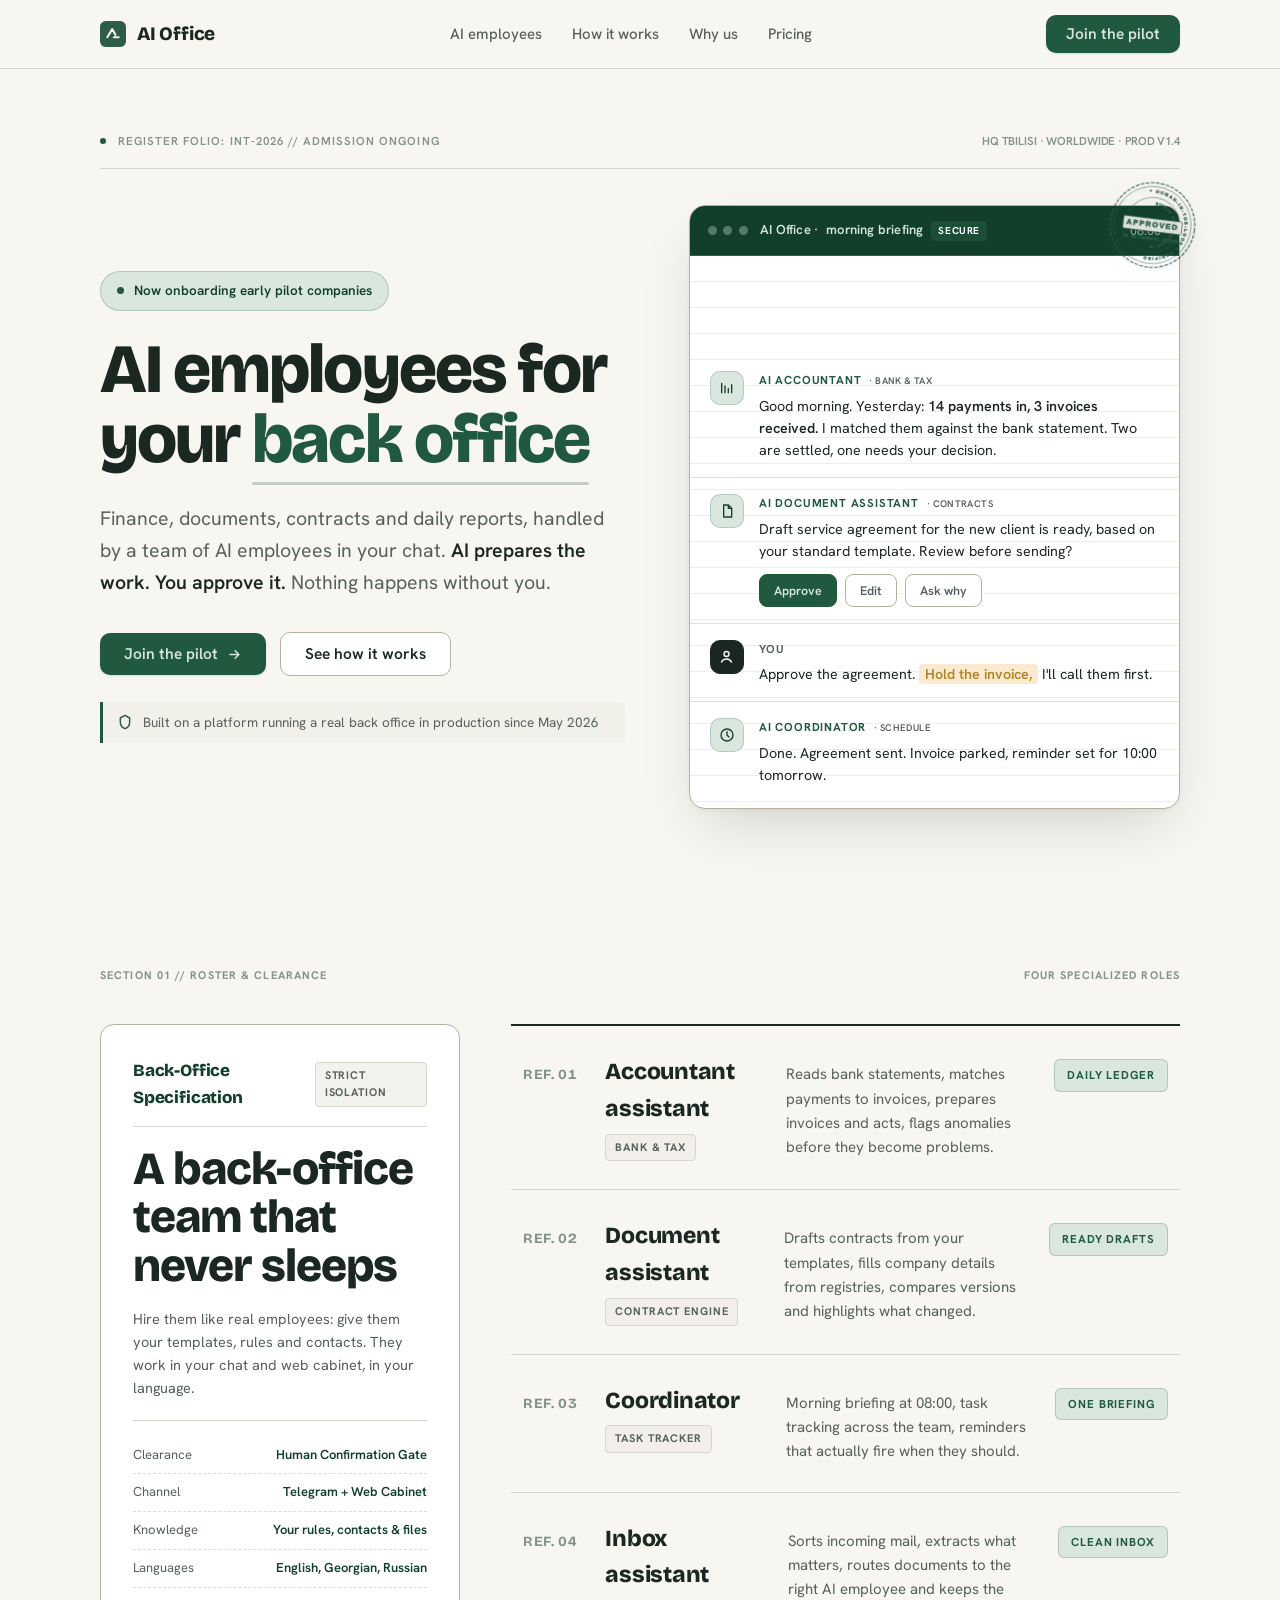
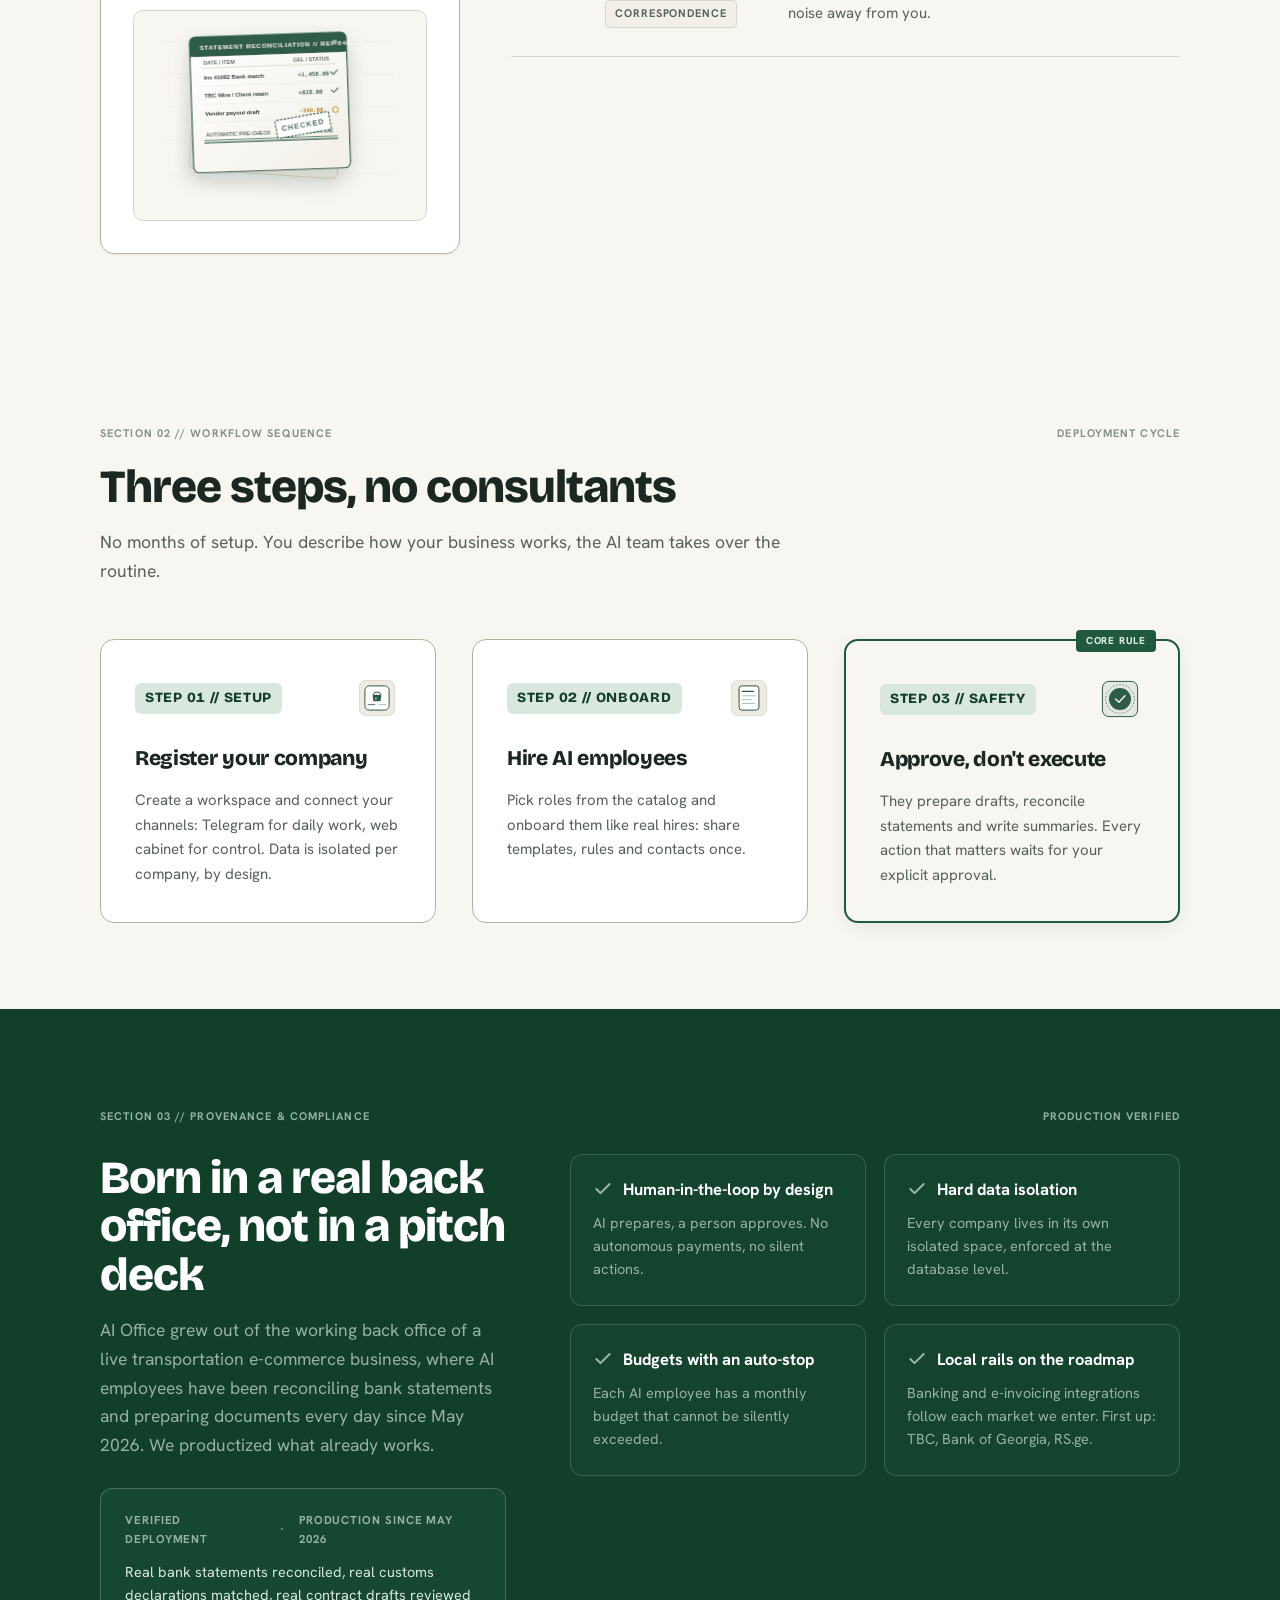
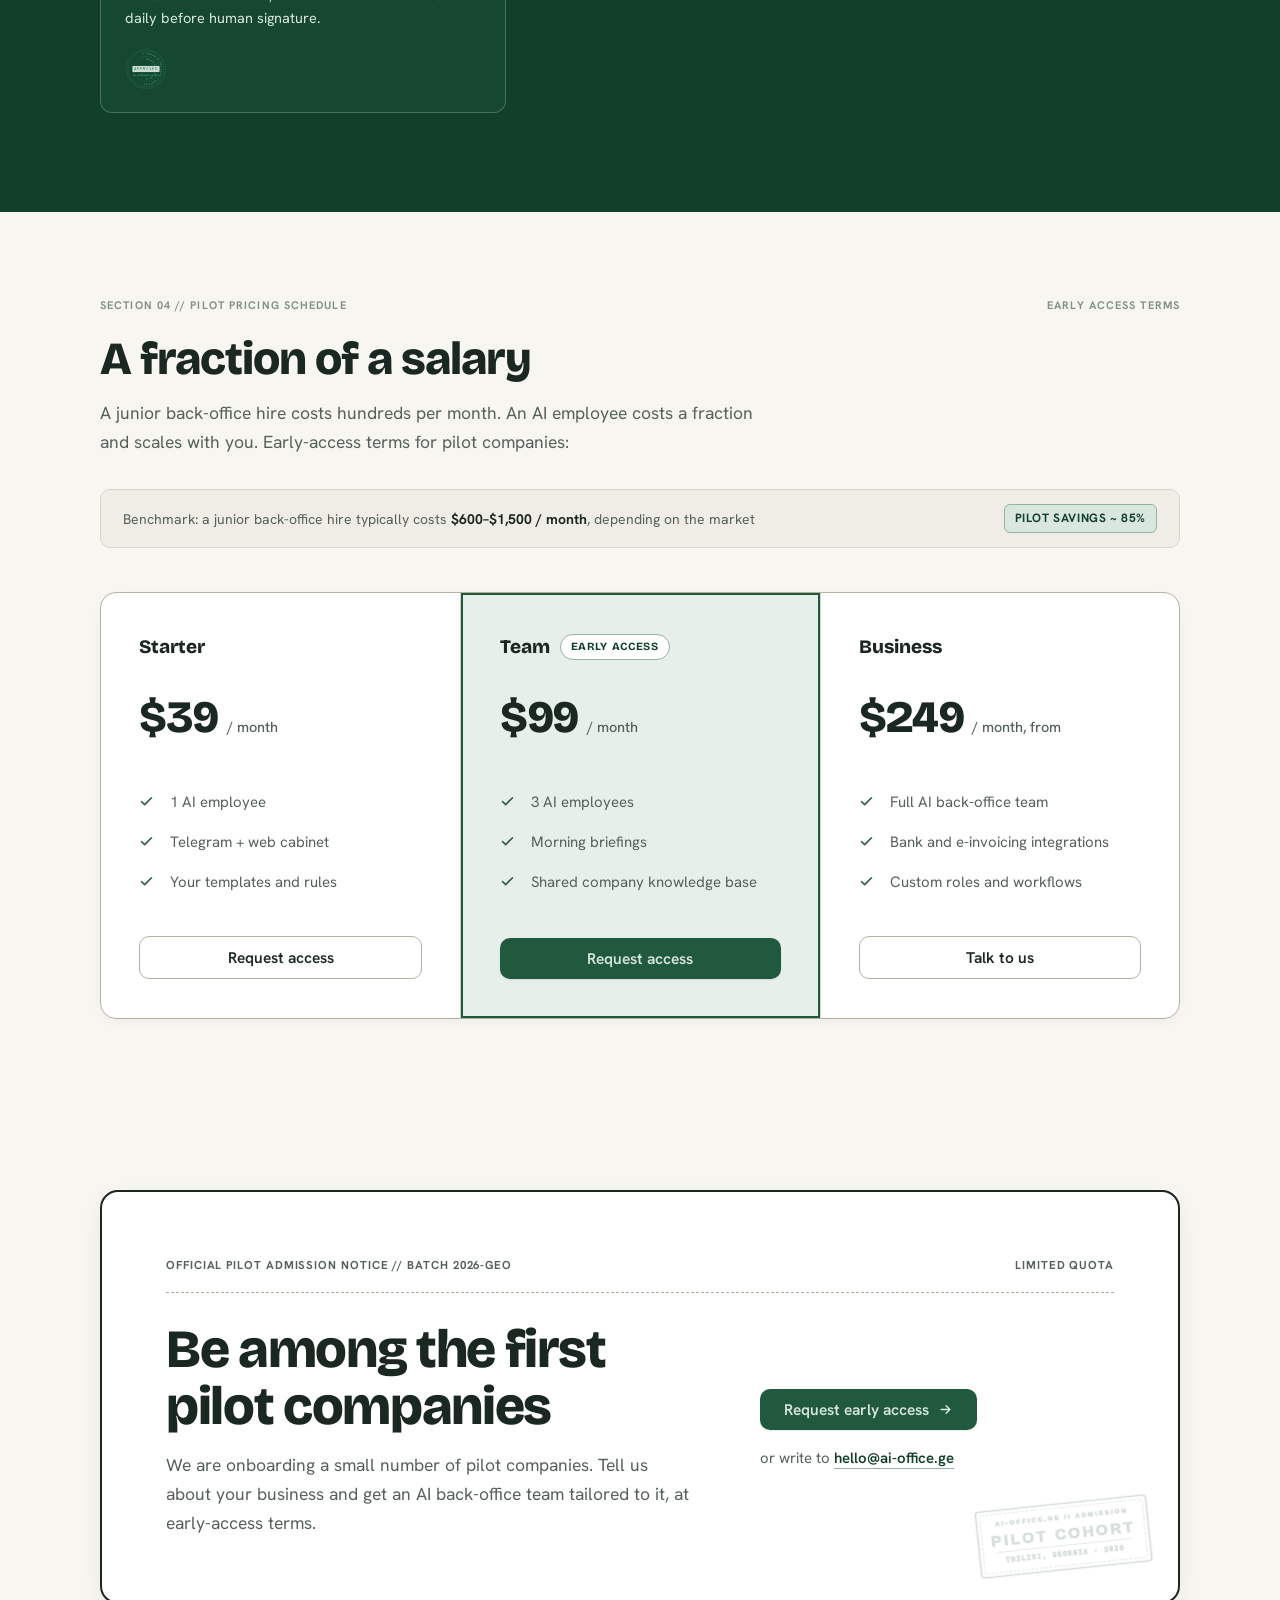
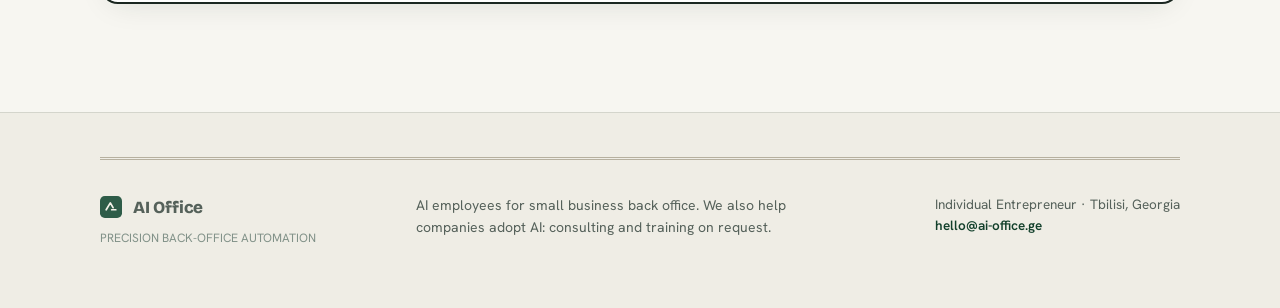
==== index.html @ 0e1e7d65 "Positioning: international project, Georgia only as first market and HQ Co-Authored-By: Claude Fable" ====
<!doctype html>
<html lang="en">
<head>
<meta charset="utf-8">
<meta name="viewport" content="width=device-width, initial-scale=1">
<title>AI Office — AI employees for your back office</title>
<meta name="description" content="A team of AI employees for small business back office: finance, documents, contracts. AI prepares the work, you approve it. Now onboarding early pilot companies.">
<meta property="og:title" content="AI Office">
<meta property="og:description" content="AI employees for your back office. AI prepares the work, you approve it.">
<meta property="og:url" content="https://ai-office.ge/">
<link rel="icon" href="data:image/svg+xml,%3Csvg xmlns='http://www.w3.org/2000/svg' viewBox='0 0 64 64'%3E%3Crect width='64' height='64' rx='14' fill='%232e5c48'/%3E%3Cpath d='M18 40 L30 20 L38 34 M34 40 L46 40' stroke='%23f4f2ea' stroke-width='5' stroke-linecap='round' stroke-linejoin='round' fill='none'/%3E%3C/svg%3E">
<link rel="preconnect" href="https://fonts.googleapis.com">
<link rel="preconnect" href="https://fonts.gstatic.com" crossorigin>
<link href="https://fonts.googleapis.com/css2?family=Bricolage+Grotesque:opsz,wght@12..96,600;12..96,700;12..96,800&family=Hanken+Grotesk:wght@400;500;600;700&display=swap" rel="stylesheet">
<style>
  :root{
    --paper:#f6f4ee;   --paper:oklch(97.2% 0.007 95);
    --paper2:#eeebe2;  --paper2:oklch(94.6% 0.011 95);
    --paper3:#e4dfd2;
    --ink:#22302a;     --ink:oklch(26% 0.021 160);
    --ink2:#5b6a62;    --ink2:oklch(48% 0.018 160);
    --ink3:#829289;
    --line:#d9d5c9;    --line:oklch(87% 0.012 110);
    --line-strong:#b6b09f;
    --green:#2e5c48;   --green:oklch(42% 0.075 160);
    --green-deep:#1f4234; --green-deep:oklch(33% 0.062 160);
    --green-ink:#dbe8df;  --green-ink:oklch(91% 0.02 160);
    --green-dim:#9db8a9;  --green-dim:oklch(74% 0.04 160);
    --tint:#e3e9e2;    --tint:oklch(91.5% 0.017 160);
    --amber:#b98524;   --amber:oklch(64% 0.12 80);
    --amber-soft:#faebd0;
    --d:"Bricolage Grotesque",Georgia,serif;
    --b:"Hanken Grotesk",-apple-system,"Segoe UI",sans-serif;
  }
  *{margin:0;padding:0;box-sizing:border-box}
  html{scroll-behavior:smooth}
  body{
    background:var(--paper);
    background-image:radial-gradient(var(--line) 0.65px, transparent 0.65px);
    background-size:28px 28px;
    color:var(--ink);
    font:16.5px/1.6 var(--b);
    -webkit-font-smoothing:antialiased;
    font-feature-settings:"tnum";
    overflow-x:hidden;
  }
  a{color:inherit;text-decoration:none}
  .wrap{max-width:1160px;margin:0 auto;padding:0 clamp(20px,4vw,40px)}
  ::selection{background:var(--green);color:var(--green-ink)}

  /* Utility & Ledger Accents */
  .mono{font-variant-numeric:tabular-nums;letter-spacing:-0.01em}
  .ledger-rule{border-top:1px solid var(--line);border-bottom:1px solid var(--line);height:3px;margin:28px 0}
  .ledger-tag{
    display:inline-flex;align-items:center;gap:6px;
    font-size:11px;font-weight:700;letter-spacing:.08em;
    text-transform:uppercase;color:var(--ink2);
    border:1px solid var(--line);padding:4px 9px;border-radius:4px;
    background:color-mix(in oklab,var(--paper2) 70%,transparent);
  }
  .ledger-double-line{
    border-top:1px solid var(--ink);
    border-bottom:2px solid var(--ink);
    padding:2px 0;
  }

  /* ---------- nav ---------- */
  nav{position:sticky;top:0;z-index:50;background:color-mix(in oklab,var(--paper) 92%,transparent);backdrop-filter:blur(12px);border-bottom:1px solid var(--line)}
  .nav-in{display:flex;align-items:center;justify-content:space-between;height:68px}
  .logo{display:flex;align-items:center;gap:11px;font-family:var(--d);font-weight:800;font-size:19px;letter-spacing:-.2px}
  .logo svg{display:block}
  .nav-center{display:flex;align-items:center;gap:32px}
  .nav-links{display:flex;gap:30px;font-size:15px;font-weight:500;color:var(--ink2)}
  .nav-links a{position:relative;padding:4px 0;transition:color .18s}
  .nav-links a:hover{color:var(--ink)}
  .nav-links a::after{
    content:"";position:absolute;bottom:0;left:0;width:0;height:1.5px;
    background:var(--green);transition:width .2s ease;
  }
  .nav-links a:hover::after{width:100%}

  .btn{
    display:inline-flex;align-items:center;justify-content:center;gap:9px;
    padding:13px 24px;border-radius:10px;font-weight:600;font-size:15.5px;
    line-height:1;cursor:pointer;
    transition:transform .18s cubic-bezier(.22,1,.36,1),background .18s,border-color .18s,box-shadow .18s;
  }
  .btn svg{transition:transform .18s cubic-bezier(.22,1,.36,1)}
  .btn-green{background:var(--green);color:var(--green-ink);box-shadow:0 1px 2px rgba(31,66,52,.12)}
  .btn-green:hover{background:var(--green-deep);transform:translateY(-1px);box-shadow:0 6px 14px -3px rgba(31,66,52,.22)}
  .btn-green:hover svg{transform:translateX(3px)}
  .btn-quiet{border:1px solid var(--line-strong);color:var(--ink);background:#ffffff}
  .btn-quiet:hover{border-color:var(--ink);background:var(--paper);transform:translateY(-1px)}
  nav .btn{padding:11px 20px}
  @media(max-width:820px){.nav-links{display:none}}

  /* ---------- hero ---------- */
  .hero{padding:clamp(44px,7vh,84px) 0 clamp(54px,8vh,92px);position:relative}
  .hero-folio-bar{
    display:flex;align-items:center;justify-content:space-between;
    padding-bottom:18px;margin-bottom:clamp(30px,4vh,48px);
    border-bottom:1px solid var(--line);
    font-size:11.5px;font-weight:600;letter-spacing:.09em;
    text-transform:uppercase;color:var(--ink3);
  }
  .hero-folio-bar span:first-child{display:flex;align-items:center;gap:12px}
  .hero-folio-bar .dot{width:6px;height:6px;border-radius:50%;background:var(--green)}
  
  .hero-grid{display:grid;grid-template-columns:minmax(0,6.2fr) minmax(0,5.8fr);gap:clamp(36px,5vw,72px);align-items:center}
  @media(max-width:940px){.hero-grid{grid-template-columns:1fr;gap:48px}}
  
  .pill{
    display:inline-flex;align-items:center;gap:10px;font-size:13.5px;
    font-weight:600;color:var(--green-deep);background:var(--tint);
    border:1px solid color-mix(in oklab,var(--green) 22%,transparent);
    border-radius:999px;padding:8px 16px;margin-bottom:24px;
  }
  .pill i{width:7px;height:7px;border-radius:50%;background:var(--green);animation:pulse 2.4s ease-out infinite}
  @keyframes pulse{0%{box-shadow:0 0 0 0 color-mix(in oklab,var(--green) 45%,transparent)}70%{box-shadow:0 0 0 9px transparent}100%{box-shadow:0 0 0 0 transparent}}
  
  h1{font-family:var(--d);font-weight:800;font-size:clamp(40px,5.4vw,70px);line-height:1.02;letter-spacing:-.028em}
  h1 em{font-style:normal;color:var(--green);position:relative}
  h1 em::after{
    content:"";position:absolute;left:0;bottom:-4px;width:100%;height:3px;
    background:currentColor;opacity:.25;border-radius:2px;
  }
  .lead{color:var(--ink2);font-size:clamp(17px,1.55vw,19.5px);line-height:1.65;margin:26px 0 34px;max-width:31em}
  .lead b{color:var(--ink);font-weight:600}
  .hero-cta{display:flex;gap:14px;flex-wrap:wrap;align-items:center}
  
  .hero-note{
    margin-top:26px;font-size:13.5px;color:var(--ink2);
    display:flex;align-items:flex-start;gap:10px;
    background:color-mix(in oklab,var(--paper2) 65%,transparent);
    border-left:3px solid var(--green);
    padding:10px 14px;border-radius:0 6px 6px 0;
  }
  .hero-note svg{flex:none;margin-top:2px}

  /* staggered entrance animation */
  @media (prefers-reduced-motion:no-preference){
    .rise{opacity:0;transform:translateY(18px);animation:rise .9s cubic-bezier(.16,1,.3,1) forwards}
    .rise.d1{animation-delay:.08s}.rise.d2{animation-delay:.16s}.rise.d3{animation-delay:.26s}.rise.d4{animation-delay:.38s}
    @keyframes rise{to{opacity:1;transform:none}}
  }

  /* ---------- product window (Hero Terminal) ---------- */
  .hero-win-wrap{position:relative}
  .stamp-float{
    position:absolute;top:-26px;right:-18px;z-index:10;
    pointer-events:none;transform:rotate(7deg);
    filter:drop-shadow(0 4px 10px rgba(46,92,72,.15));
    transition:transform .4s ease;
  }
  .hero-win-wrap:hover .stamp-float{transform:rotate(5deg) scale(1.03)}
  
  .win{
    background:#ffffff;
    border:1px solid var(--line-strong);
    border-radius:16px;
    box-shadow:0 2px 4px rgba(30,40,35,.04), 0 24px 56px -16px rgba(30,40,35,.18);
    overflow:hidden;position:relative;
  }
  .win-bar{
    display:flex;align-items:center;gap:12px;padding:14px 18px;
    background:var(--green-deep);color:var(--green-ink);
    border-bottom:1px solid color-mix(in oklab,var(--green-ink) 18%,transparent);
  }
  .win-bar .dots{display:flex;gap:6.5px}
  .win-bar .dots i{width:9px;height:9px;border-radius:50%;background:color-mix(in oklab,var(--green-ink) 35%,transparent)}
  .win-bar span.t{font-size:13px;font-weight:600;letter-spacing:.2px;display:flex;align-items:center;gap:8px}
  .win-bar .verified-tag{
    font-size:10px;font-weight:700;letter-spacing:.06em;
    background:color-mix(in oklab,var(--green) 60%,transparent);
    padding:2px 7px;border-radius:4px;color:#ffffff;
  }
  .win-bar time{margin-left:auto;font-size:12.5px;color:var(--green-dim);font-variant-numeric:tabular-nums}
  
  .feed{padding:6px 0;background-image:linear-gradient(to bottom, transparent 96%, color-mix(in oklab,var(--line) 40%,transparent) 96%);background-size:100% 26px}
  .entry{display:grid;grid-template-columns:36px 1fr;gap:13px;padding:16px 20px;transition:background .2s ease}
  .entry + .entry{border-top:1px solid color-mix(in oklab,var(--line) 70%,transparent)}
  .entry:hover{background:color-mix(in oklab,var(--paper) 40%,transparent)}
  
  .ava{
    width:34px;height:34px;border-radius:10px;
    display:grid;place-items:center;
    background:var(--tint);color:var(--green-deep);
    border:1px solid color-mix(in oklab,var(--green) 20%,transparent);
  }
  .ava.you{background:var(--ink);color:var(--paper);border-color:var(--ink)}
  .entry .who{
    font-size:11.5px;font-weight:700;letter-spacing:.07em;
    text-transform:uppercase;color:var(--green);margin-bottom:5px;
    display:flex;align-items:center;gap:8px;
  }
  .entry .who .role-badge{font-size:9.5px;font-weight:600;color:var(--ink2);letter-spacing:0.04em}
  .entry.you .who{color:var(--ink2)}
  .entry p{font-size:14.3px;line-height:1.55;color:var(--ink)}
  .entry p b{font-weight:600}
  
  .chips{display:flex;gap:8px;margin-top:12px}
  .chip{
    font-family:var(--b);font-size:12.5px;font-weight:600;
    padding:7px 14px;border-radius:8px;
    border:1px solid var(--line-strong);color:var(--ink2);
    background:#ffffff;cursor:pointer;
    transition:all .18s ease;
  }
  .chip:hover{border-color:var(--ink);color:var(--ink);background:var(--paper)}
  .chip.ok{background:var(--green);border-color:var(--green);color:var(--green-ink)}
  .chip.ok:hover{background:var(--green-deep);border-color:var(--green-deep);color:#ffffff}
  .chip-status-msg{
    display:none;margin-top:10px;font-size:12px;font-weight:600;
    color:var(--green-deep);background:var(--tint);
    padding:6px 12px;border-radius:6px;border-left:3px solid var(--green);
  }
  .tag-hold{color:var(--amber);font-weight:600;background:var(--amber-soft);padding:1px 6px;border-radius:4px}

  /* ---------- section scaffolding ---------- */
  section{padding:clamp(68px,9.5vh,110px) 0;position:relative}
  .sec-top-line{
    display:flex;align-items:center;justify-content:space-between;
    font-size:11px;font-weight:700;letter-spacing:.1em;
    text-transform:uppercase;color:var(--ink3);
    margin-bottom:20px;
  }
  .sec-head{max-width:680px}
  h2{font-family:var(--d);font-weight:800;font-size:clamp(30px,3.6vw,46px);line-height:1.06;letter-spacing:-.022em}
  .sub{color:var(--ink2);font-size:17.5px;margin-top:16px;line-height:1.65}

  /* ================================================================
     SECTION 1: AI EMPLOYEES (#team) - ASYMMETRIC SPLIT DOSSIER
     ================================================================ */
  .team-split{
    display:grid;grid-template-columns:minmax(0,4.2fr) minmax(0,7.8fr);
    gap:clamp(32px,4vw,64px);align-items:start;margin-top:40px;
  }
  @media(max-width:920px){.team-split{grid-template-columns:1fr}}

  .team-manifest{
    position:sticky;top:100px;
    background:#ffffff;border:1px solid var(--line-strong);
    border-radius:14px;padding:clamp(24px,3vw,32px);
    box-shadow:0 1px 3px rgba(30,40,35,.05);
  }
  .team-manifest .card-header{
    border-bottom:1px solid var(--line);padding-bottom:14px;margin-bottom:18px;
    display:flex;justify-content:space-between;align-items:center;
  }
  .team-manifest h4{
    font-family:var(--d);font-weight:800;font-size:17px;letter-spacing:-.01em;
    color:var(--green-deep);
  }
  .team-manifest p{font-size:14.5px;line-height:1.6;color:var(--ink2);margin-bottom:20px}
  .manifest-specs{list-style:none;margin-top:16px;border-top:1px solid var(--line);padding-top:16px}
  .manifest-specs li{
    display:flex;align-items:center;justify-content:space-between;
    font-size:13px;padding:8px 0;border-bottom:1px dashed color-mix(in oklab,var(--line) 80%,transparent);
  }
  .manifest-specs li span.k{color:var(--ink2)}
  .manifest-specs li span.v{font-weight:600;color:var(--green-deep)}
  .doc-preview-box{
    margin-top:22px;background:var(--paper);border:1px solid var(--line);
    border-radius:10px;padding:14px;text-align:center;
  }
  .doc-preview-box img{max-width:100%;height:auto;display:block;margin:0 auto}

  /* Ledger rows container */
  .ledger{border-top:2px solid var(--ink)}
  .row{
    display:grid;grid-template-columns:54px 1.4fr 2.2fr auto;
    gap:clamp(14px,2.2vw,28px);align-items:baseline;
    padding:28px 12px;border-bottom:1px solid var(--line);
    transition:background .18s ease,border-color .18s ease;
    position:relative;
  }
  .row::before{
    content:"";position:absolute;left:0;top:0;bottom:0;width:3px;
    background:transparent;transition:background .18s ease;
  }
  .row:hover{background:color-mix(in oklab,var(--tint) 45%,transparent)}
  .row:hover::before{background:var(--green)}
  .row .n{font-family:var(--d);font-weight:700;font-size:14px;color:var(--ink3);letter-spacing:0.04em}
  .row h3{font-family:var(--d);font-weight:800;font-size:clamp(19px,2vw,23px);letter-spacing:-.01em;color:var(--ink)}
  .row p{color:var(--ink2);font-size:15px;line-height:1.62;max-width:44em}
  .row .out{
    font-size:11.5px;font-weight:700;letter-spacing:.08em;
    text-transform:uppercase;color:var(--green);
    background:var(--tint);padding:6px 12px;border-radius:6px;
    white-space:nowrap;border:1px solid color-mix(in oklab,var(--green) 22%,transparent);
  }
  @media(max-width:760px){
    .row{grid-template-columns:44px 1fr;gap:12px;padding:22px 6px}
    .row h3{grid-column:2}
    .row p{grid-column:2}
    .row .out{grid-column:2;justify-self:start;margin-top:6px}
  }

  /* ================================================================
     SECTION 2: HOW IT WORKS (#how) - SEQUENTIAL WORKFLOW CONVEYOR
     ================================================================ */
  .workflow-grid{
    display:grid;grid-template-columns:repeat(3,1fr);
    gap:clamp(20px,3vw,36px);margin-top:54px;
    counter-reset:step;position:relative;
  }
  @media(max-width:880px){.workflow-grid{grid-template-columns:1fr;gap:24px}}

  .workflow-card{
    background:#ffffff;border:1px solid var(--line-strong);
    border-radius:14px;padding:clamp(24px,3vw,34px);
    display:flex;flex-direction:column;position:relative;
    transition:transform .2s ease,box-shadow .2s ease;
  }
  .workflow-card:hover{transform:translateY(-2px);box-shadow:0 8px 24px -8px rgba(30,40,35,.1)}
  
  .workflow-card .step-top{
    display:flex;align-items:center;justify-content:space-between;
    margin-bottom:20px;
  }
  .workflow-card .step-num{
    font-family:var(--d);font-weight:800;font-size:14px;
    color:var(--green-deep);background:var(--tint);
    padding:4px 10px;border-radius:6px;letter-spacing:.05em;
  }
  .workflow-card .step-icon{width:48px;height:48px;display:flex;align-items:center;justify-content:center}
  .workflow-card h3{
    font-family:var(--d);font-weight:800;font-size:21px;
    margin-bottom:12px;letter-spacing:-.015em;
  }
  .workflow-card p{color:var(--ink2);font-size:15px;line-height:1.64;flex:1}
  
  /* Step 3 Highlighted: The Anchor of Human Trust */
  .workflow-card.step-anchor{
    background:var(--paper);border:2px solid var(--green);
    box-shadow:0 4px 18px -4px rgba(46,92,72,.15);
  }
  .workflow-card.step-anchor::after{
    content:"CORE RULE";position:absolute;top:-11px;right:22px;
    font-size:10px;font-weight:800;letter-spacing:.08em;
    background:var(--green);color:var(--green-ink);
    padding:3px 10px;border-radius:4px;
  }

  /* ================================================================
     SECTION 3: WHY US (#why) - GREEN DRENCH / COMPLIANCE DOSSIER
     ================================================================ */
  .drench{
    background:var(--green-deep);color:var(--green-ink);
    padding:clamp(74px,11vh,120px) 0;position:relative;
  }
  .drench-grid{
    display:grid;grid-template-columns:minmax(0,4.8fr) minmax(0,7.2fr);
    gap:clamp(36px,5vw,76px);align-items:start;
  }
  @media(max-width:920px){.drench-grid{grid-template-columns:1fr;gap:40px}}

  .drench h2{color:#ffffff}
  .drench .sub{color:var(--green-dim);font-size:17.5px}
  
  .provenance-card{
    background:color-mix(in oklab,var(--green) 35%,transparent);
    border:1px solid color-mix(in oklab,var(--green-ink) 25%,transparent);
    border-radius:12px;padding:22px 24px;margin-top:28px;
    position:relative;
  }
  .provenance-meta{
    display:flex;align-items:center;gap:14px;margin-bottom:12px;
    font-size:11.5px;font-weight:700;letter-spacing:.08em;
    text-transform:uppercase;color:var(--green-dim);
  }
  .provenance-card p{font-size:14.5px;line-height:1.6;color:var(--green-ink)}
  .provenance-stamp{margin-top:18px;display:flex;align-items:center;gap:10px}
  .provenance-stamp img{max-height:42px;width:auto;opacity:.9}

  /* 2x2 Bento compliance facts */
  .compliance-grid{
    display:grid;grid-template-columns:1fr 1fr;
    gap:18px;
  }
  @media(max-width:680px){.compliance-grid{grid-template-columns:1fr}}

  .fact-tile{
    background:color-mix(in oklab,var(--green) 22%,transparent);
    border:1px solid color-mix(in oklab,var(--green-ink) 18%,transparent);
    border-radius:12px;padding:24px 22px;
    display:flex;flex-direction:column;gap:12px;
    transition:background .2s ease,border-color .2s ease;
  }
  .fact-tile:hover{
    background:color-mix(in oklab,var(--green) 36%,transparent);
    border-color:color-mix(in oklab,var(--green-ink) 34%,transparent);
  }
  .fact-tile-head{display:flex;align-items:center;gap:10px}
  .fact-tile-head svg{flex:none}
  .fact-tile b{font-weight:700;font-size:16.5px;color:#ffffff;line-height:1.3}
  .fact-tile p{font-size:14.5px;line-height:1.58;color:var(--green-dim)}

  /* ================================================================
     SECTION 4: PRICING (#pricing) - SALARY BENCHMARK & LEDGER TIERS
     ================================================================ */
  .pricing-benchmark-bar{
    display:flex;align-items:center;justify-content:space-between;flex-wrap:wrap;
    gap:14px;background:var(--paper2);border:1px solid var(--line);
    border-radius:10px;padding:14px 22px;margin:32px 0 44px;
    font-size:14px;color:var(--ink2);
  }
  .pricing-benchmark-bar strong{color:var(--ink);font-weight:700}
  .pricing-benchmark-bar .tag-ratio{
    font-size:12px;font-weight:700;letter-spacing:.05em;
    color:var(--green-deep);background:var(--tint);
    padding:4px 10px;border-radius:6px;border:1px solid var(--green-dim);
  }

  .plans{
    display:grid;grid-template-columns:repeat(3,1fr);
    border:1px solid var(--line-strong);border-radius:16px;
    overflow:hidden;background:#ffffff;
    box-shadow:0 4px 16px -4px rgba(30,40,35,.06);
  }
  .plan{padding:clamp(28px,3vw,40px);display:flex;flex-direction:column;position:relative}
  .plan + .plan{border-left:1px solid var(--line)}
  .plan.hot{
    background:color-mix(in oklab,var(--tint) 65%,transparent);
    box-shadow:inset 0 0 0 2px var(--green);
  }
  .plan .name{
    font-family:var(--d);font-weight:800;font-size:19px;
    display:flex;align-items:center;gap:10px;flex-wrap:wrap;
  }
  .early{
    font-size:11px;font-weight:700;letter-spacing:.06em;
    text-transform:uppercase;color:var(--green-deep);
    background:#ffffff;border:1px solid var(--green-dim);
    border-radius:999px;padding:3px 10px;
  }
  .amt{font-family:var(--d);font-weight:800;font-size:clamp(36px,3.5vw,46px);letter-spacing:-.025em;margin:20px 0 4px;color:var(--ink)}
  .amt span{font-family:var(--b);font-size:14.5px;font-weight:500;color:var(--ink2);letter-spacing:0}
  .plan ul{list-style:none;margin:24px 0 34px;flex:1}
  .plan li{display:grid;grid-template-columns:20px 1fr;gap:11px;padding:8px 0;font-size:15px;color:var(--ink2)}
  .plan li svg{margin-top:4px}
  .plan .btn{justify-content:center;width:100%}
  @media(max-width:880px){
    .plans{grid-template-columns:1fr}
    .plan + .plan{border-left:0;border-top:1px solid var(--line)}
  }

  /* ================================================================
     SECTION 5: CTA (#cta) - PILOT INVITATION LETTERHEAD
     ================================================================ */
  .cta{padding-bottom:clamp(84px,12vh,130px)}
  .cta-card{
    background:#ffffff;
    border:2px solid var(--ink);
    border-radius:18px;
    padding:clamp(36px,5vw,68px);
    position:relative;
    box-shadow:0 8px 32px -12px rgba(30,40,35,.15);
  }
  .cta-top-folio{
    display:flex;align-items:center;justify-content:space-between;
    padding-bottom:18px;margin-bottom:28px;
    border-bottom:1px dashed var(--line-strong);
    font-size:11.5px;font-weight:700;letter-spacing:.08em;
    text-transform:uppercase;color:var(--ink2);
  }
  .cta-in{
    display:grid;grid-template-columns:1.5fr 1fr;
    gap:clamp(28px,5vw,64px);align-items:center;
  }
  @media(max-width:880px){.cta-in{grid-template-columns:1fr}}
  .cta h2{font-size:clamp(32px,4.2vw,56px);letter-spacing:-.025em}
  .cta-side{display:flex;flex-direction:column;gap:16px;align-items:flex-start}
  .cta-mail{font-size:15px;color:var(--ink2)}
  .cta-mail a{color:var(--green-deep);font-weight:600;border-bottom:1px solid var(--green-dim)}
  .cta-stamp-watermark{
    position:absolute;bottom:20px;right:24px;
    opacity:0.22;pointer-events:none;transform:rotate(-6deg);
  }

  /* ---------- footer ---------- */
  footer{border-top:1px solid var(--line);padding:44px 0 60px;font-size:14px;color:var(--ink2);background:var(--paper2)}
  .foot-double-rule{border-top:1px solid var(--line-strong);border-bottom:1px solid var(--line-strong);height:3px;margin-bottom:34px}
  .foot{display:flex;justify-content:space-between;gap:30px;flex-wrap:wrap;align-items:flex-start}
  .foot .logo{font-size:17px}
  .foot-col-text{max-width:420px;line-height:1.6}
  .foot-legal{font-size:13.5px;line-height:1.6;color:var(--ink2)}
  .foot-legal a{color:var(--green-deep);font-weight:600}

  /* ---------- scroll-reveal motion ---------- */
  .reveal{
    opacity:0;transform:translateY(16px);
    transition:opacity .6s cubic-bezier(.16,1,.3,1), transform .6s cubic-bezier(.16,1,.3,1);
  }
  .reveal.active{opacity:1;transform:none}
  /* ---------- chat scenario player ---------- */
  body.chat-anim .feed{height:552px;display:flex;flex-direction:column;justify-content:flex-end;overflow:hidden;transition:opacity .35s ease}
  @media(max-width:600px){body.chat-anim .feed{height:596px}}
  .feed.fade{opacity:0}
  .entry.in{animation:msgIn .5s cubic-bezier(.16,1,.3,1) both}
  @keyframes msgIn{from{opacity:0;transform:translateY(12px)}to{opacity:1;transform:none}}
  .typing-dots{display:inline-flex;gap:5px;padding:7px 0 3px}
  .typing-dots i{width:6px;height:6px;border-radius:50%;background:var(--ink3);animation:tblink 1s ease-in-out infinite}
  .typing-dots i:nth-child(2){animation-delay:.15s}
  .typing-dots i:nth-child(3){animation-delay:.3s}
  @keyframes tblink{0%,60%,100%{opacity:.25;transform:translateY(0)}30%{opacity:1;transform:translateY(-3px)}}
  .chip.pressed{background:var(--green-deep) !important;border-color:var(--green-deep) !important;color:#fff !important;transform:scale(.97)}
</style>
</head>
<body>

<nav>
  <div class="wrap nav-in">
    <a class="logo" href="#">
      <svg width="26" height="26" viewBox="0 0 64 64"><rect width="64" height="64" rx="14" fill="#2e5c48"/><path d="M18 40 L30 20 L38 34 M34 40 L46 40" stroke="#f4f2ea" stroke-width="5" stroke-linecap="round" stroke-linejoin="round" fill="none"/></svg>
      AI Office
    </a>
    <div class="nav-center">
      <div class="nav-links">
        <a href="#team">AI employees</a>
        <a href="#how">How it works</a>
        <a href="#why">Why us</a>
        <a href="#pricing">Pricing</a>
      </div>
    </div>
    <a class="btn btn-green" href="#cta">Join the pilot</a>
  </div>
</nav>

<header class="hero">
  <div class="wrap">
    <div class="hero-folio-bar rise">
      <span><i class="dot"></i> REGISTER FOLIO: INT-2026 // ADMISSION ONGOING</span>
      <span class="mono">HQ TBILISI · WORLDWIDE · PROD v1.4</span>
    </div>

    <div class="hero-grid">
      <div>
        <span class="pill rise"><i></i>Now onboarding early pilot companies</span>
        <h1 class="rise d1">AI employees for your <em>back office</em></h1>
        <p class="lead rise d2">Finance, documents, contracts and daily reports, handled by a team of AI employees in your chat. <b>AI prepares the work. You approve it.</b> Nothing happens without you.</p>
        <div class="hero-cta rise d3">
          <a class="btn btn-green" href="#cta">Join the pilot <svg width="15" height="15" viewBox="0 0 24 24" fill="none" stroke="currentColor" stroke-width="2.4" stroke-linecap="round" stroke-linejoin="round"><path d="M5 12h14M13 6l6 6-6 6"/></svg></a>
          <a class="btn btn-quiet" href="#how">See how it works</a>
        </div>
        <p class="hero-note rise d4">
          <svg width="16" height="16" viewBox="0 0 24 24" fill="none" stroke="#2e5c48" stroke-width="2.2" stroke-linecap="round" stroke-linejoin="round"><path d="M12 2l7 4v6c0 4.6-3 8.6-7 10-4-1.4-7-5.4-7-10V6z"/></svg>
          Built on a platform running a real back office in production since May 2026
        </p>
      </div>

      <div class="hero-win-wrap rise d3">
        <div class="stamp-float" aria-hidden="true">
          <img src="assets/stamp-approved.svg" width="92" height="92" alt="Human approved stamp">
        </div>

        <div class="win" aria-label="Product preview">
          <div class="win-bar">
            <span class="dots"><i></i><i></i><i></i></span>
            <span class="t">AI Office · <span id="feed-mode">morning briefing</span> <span class="verified-tag">SECURE</span></span>
            <time id="feed-time">08:00</time>
          </div>
          <div class="feed" id="feed">
            <div class="entry">
              <span class="ava"><svg width="16" height="16" viewBox="0 0 24 24" fill="none" stroke="currentColor" stroke-width="2" stroke-linecap="round"><path d="M4 19V5m5 14V9m5 10v-6m5 6V7"/></svg></span>
              <div>
                <div class="who">AI Accountant <span class="role-badge">· BANK &amp; TAX</span></div>
                <p>Good morning. Yesterday: <b>14 payments in, 3 invoices received.</b> I matched them against the bank statement. Two are settled, one needs your decision.</p>
              </div>
            </div>
            <div class="entry">
              <span class="ava"><svg width="16" height="16" viewBox="0 0 24 24" fill="none" stroke="currentColor" stroke-width="2" stroke-linecap="round" stroke-linejoin="round"><path d="M14 3v5h5M7 3h7l5 5v13H7z"/></svg></span>
              <div>
                <div class="who">AI Document Assistant <span class="role-badge">· CONTRACTS</span></div>
                <p>Draft service agreement for the new client is ready, based on your standard template. Review before sending?</p>
                <div class="chips">
                  <button class="chip ok" id="btn-approve" type="button">Approve</button>
                  <button class="chip" id="btn-edit" type="button">Edit</button>
                  <button class="chip" id="btn-why" type="button">Ask why</button>
                </div>
                <div class="chip-status-msg" id="chip-feedback">✓ Confirmed. Agreement dispatched. Recorded in ledger #849.</div>
              </div>
            </div>
            <div class="entry you">
              <span class="ava you"><svg width="15" height="15" viewBox="0 0 24 24" fill="none" stroke="currentColor" stroke-width="2.2" stroke-linecap="round"><circle cx="12" cy="8" r="4"/><path d="M4 21c1.5-3.5 4.5-5 8-5s6.5 1.5 8 5"/></svg></span>
              <div>
                <div class="who">You</div>
                <p>Approve the agreement. <span class="tag-hold">Hold the invoice,</span> I'll call them first.</p>
              </div>
            </div>
            <div class="entry">
              <span class="ava"><svg width="16" height="16" viewBox="0 0 24 24" fill="none" stroke="currentColor" stroke-width="2" stroke-linecap="round" stroke-linejoin="round"><circle cx="12" cy="12" r="9"/><path d="M12 7v5l3 3"/></svg></span>
              <div>
                <div class="who">AI Coordinator <span class="role-badge">· SCHEDULE</span></div>
                <p>Done. Agreement sent. Invoice parked, reminder set for 10:00 tomorrow.</p>
              </div>
            </div>
          </div>
        </div>
      </div>
    </div>
  </div>
</header>

<!-- ================================================================
     SECTION 1: AI EMPLOYEES (#team)
     ================================================================ -->
<section id="team">
  <div class="wrap">
    <div class="sec-top-line reveal">
      <span>SECTION 01 // ROSTER &amp; CLEARANCE</span>
      <span>FOUR SPECIALIZED ROLES</span>
    </div>

    <div class="team-split">
      <!-- Left Sticky Specification Column -->
      <div class="team-manifest reveal">
        <div class="card-header">
          <h4>Back-Office Specification</h4>
          <span class="ledger-tag">STRICT ISOLATION</span>
        </div>
        <h2>A back-office team that never sleeps</h2>
        <p class="sub">Hire them like real employees: give them your templates, rules and contacts. They work in your chat and web cabinet, in your language.</p>
        
        <ul class="manifest-specs">
          <li><span class="k">Clearance</span> <span class="v">Human Confirmation Gate</span></li>
          <li><span class="k">Channel</span> <span class="v">Telegram + Web Cabinet</span></li>
          <li><span class="k">Knowledge</span> <span class="v">Your rules, contacts &amp; files</span></li>
          <li><span class="k">Languages</span> <span class="v">English, Georgian, Russian</span></li>
        </ul>

        <div class="doc-preview-box">
          <img src="assets/isometric-doc.svg" alt="Ledger document preview">
        </div>
      </div>

      <!-- Right Ledger Table Column -->
      <div class="ledger reveal">
        <div class="row">
          <span class="n">REF. 01</span>
          <div>
            <h3>Accountant assistant</h3>
            <span class="ledger-tag" style="margin-top:6px">BANK &amp; TAX</span>
          </div>
          <p>Reads bank statements, matches payments to invoices, prepares invoices and acts, flags anomalies before they become problems.</p>
          <span class="out">Daily ledger</span>
        </div>

        <div class="row">
          <span class="n">REF. 02</span>
          <div>
            <h3>Document assistant</h3>
            <span class="ledger-tag" style="margin-top:6px">CONTRACT ENGINE</span>
          </div>
          <p>Drafts contracts from your templates, fills company details from registries, compares versions and highlights what changed.</p>
          <span class="out">Ready drafts</span>
        </div>

        <div class="row">
          <span class="n">REF. 03</span>
          <div>
            <h3>Coordinator</h3>
            <span class="ledger-tag" style="margin-top:6px">TASK TRACKER</span>
          </div>
          <p>Morning briefing at 08:00, task tracking across the team, reminders that actually fire when they should.</p>
          <span class="out">One briefing</span>
        </div>

        <div class="row">
          <span class="n">REF. 04</span>
          <div>
            <h3>Inbox assistant</h3>
            <span class="ledger-tag" style="margin-top:6px">CORRESPONDENCE</span>
          </div>
          <p>Sorts incoming mail, extracts what matters, routes documents to the right AI employee and keeps the noise away from you.</p>
          <span class="out">Clean inbox</span>
        </div>
      </div>
    </div>
  </div>
</section>

<!-- ================================================================
     SECTION 2: HOW IT WORKS (#how)
     ================================================================ -->
<section id="how">
  <div class="wrap">
    <div class="sec-top-line reveal">
      <span>SECTION 02 // WORKFLOW SEQUENCE</span>
      <span>DEPLOYMENT CYCLE</span>
    </div>

    <div class="sec-head reveal">
      <h2>Three steps, no consultants</h2>
      <p class="sub">No months of setup. You describe how your business works, the AI team takes over the routine.</p>
    </div>

    <div class="workflow-grid">
      <div class="workflow-card reveal">
        <div class="step-top">
          <span class="step-num">STEP 01 // SETUP</span>
          <div class="step-icon">
            <img src="assets/step1-workspace.svg" width="44" height="44" alt="Register workspace">
          </div>
        </div>
        <h3>Register your company</h3>
        <p>Create a workspace and connect your channels: Telegram for daily work, web cabinet for control. Data is isolated per company, by design.</p>
      </div>

      <div class="workflow-card reveal">
        <div class="step-top">
          <span class="step-num">STEP 02 // ONBOARD</span>
          <div class="step-icon">
            <img src="assets/step2-templates.svg" width="44" height="44" alt="Hire AI employees">
          </div>
        </div>
        <h3>Hire AI employees</h3>
        <p>Pick roles from the catalog and onboard them like real hires: share templates, rules and contacts once.</p>
      </div>

      <div class="workflow-card step-anchor reveal">
        <div class="step-top">
          <span class="step-num">STEP 03 // SAFETY</span>
          <div class="step-icon">
            <img src="assets/step3-approval.svg" width="44" height="44" alt="Approve don't execute">
          </div>
        </div>
        <h3>Approve, don't execute</h3>
        <p>They prepare drafts, reconcile statements and write summaries. Every action that matters waits for your explicit approval.</p>
      </div>
    </div>
  </div>
</section>

<!-- ================================================================
     SECTION 3: WHY US (#why) - GREEN COMPLIANCE DOSSIER
     ================================================================ -->
<section class="drench" id="why">
  <div class="wrap">
    <div class="sec-top-line" style="color:var(--green-dim);margin-bottom:28px">
      <span>SECTION 03 // PROVENANCE &amp; COMPLIANCE</span>
      <span>PRODUCTION VERIFIED</span>
    </div>

    <div class="drench-grid">
      <!-- Left Column: Provenance & Live Track Record -->
      <div class="reveal">
        <h2>Born in a real back office, not in a pitch deck</h2>
        <p class="sub">AI Office grew out of the working back office of a live transportation e-commerce business, where AI employees have been reconciling bank statements and preparing documents every day since May 2026. We productized what already works.</p>

        <div class="provenance-card">
          <div class="provenance-meta">
            <span>VERIFIED DEPLOYMENT</span>
            <span>·</span>
            <span>PRODUCTION SINCE MAY 2026</span>
          </div>
          <p>Real bank statements reconciled, real customs declarations matched, real contract drafts reviewed daily before human signature.</p>
          <div class="provenance-stamp">
            <img src="assets/stamp-approved.svg" alt="Approved Stamp" style="filter:brightness(1.5) contrast(1.2)">
          </div>
        </div>
      </div>

      <!-- Right Column: 2x2 Bento Facts Grid -->
      <div class="compliance-grid reveal">
        <div class="fact-tile">
          <div class="fact-tile-head">
            <svg width="20" height="20" viewBox="0 0 24 24" fill="none" stroke="#9db8a9" stroke-width="2.4" stroke-linecap="round" stroke-linejoin="round"><path d="M20 6L9 17l-5-5"/></svg>
            <b>Human-in-the-loop by design</b>
          </div>
          <p>AI prepares, a person approves. No autonomous payments, no silent actions.</p>
        </div>

        <div class="fact-tile">
          <div class="fact-tile-head">
            <svg width="20" height="20" viewBox="0 0 24 24" fill="none" stroke="#9db8a9" stroke-width="2.4" stroke-linecap="round" stroke-linejoin="round"><path d="M20 6L9 17l-5-5"/></svg>
            <b>Hard data isolation</b>
          </div>
          <p>Every company lives in its own isolated space, enforced at the database level.</p>
        </div>

        <div class="fact-tile">
          <div class="fact-tile-head">
            <svg width="20" height="20" viewBox="0 0 24 24" fill="none" stroke="#9db8a9" stroke-width="2.4" stroke-linecap="round" stroke-linejoin="round"><path d="M20 6L9 17l-5-5"/></svg>
            <b>Budgets with an auto-stop</b>
          </div>
          <p>Each AI employee has a monthly budget that cannot be silently exceeded.</p>
        </div>

        <div class="fact-tile">
          <div class="fact-tile-head">
            <svg width="20" height="20" viewBox="0 0 24 24" fill="none" stroke="#9db8a9" stroke-width="2.4" stroke-linecap="round" stroke-linejoin="round"><path d="M20 6L9 17l-5-5"/></svg>
            <b>Local rails on the roadmap</b>
          </div>
          <p>Banking and e-invoicing integrations follow each market we enter. First up: TBC, Bank of Georgia, RS.ge.</p>
        </div>
      </div>
    </div>
  </div>
</section>

<!-- ================================================================
     SECTION 4: PRICING (#pricing)
     ================================================================ -->
<section id="pricing">
  <div class="wrap">
    <div class="sec-top-line reveal">
      <span>SECTION 04 // PILOT PRICING SCHEDULE</span>
      <span>EARLY ACCESS TERMS</span>
    </div>

    <div class="sec-head reveal">
      <h2>A fraction of a salary</h2>
      <p class="sub">A junior back-office hire costs hundreds per month. An AI employee costs a fraction and scales with you. Early-access terms for pilot companies:</p>
    </div>

    <div class="pricing-benchmark-bar reveal">
      <div>Benchmark: a junior back-office hire typically costs <strong>$600–$1,500 / month</strong>, depending on the market</div>
      <div class="tag-ratio">PILOT SAVINGS ~ 85%</div>
    </div>

    <div class="plans reveal">
      <div class="plan">
        <div class="name">Starter</div>
        <div class="amt">$39 <span>/ month</span></div>
        <ul>
          <li><svg width="15" height="15" viewBox="0 0 24 24" fill="none" stroke="#2e5c48" stroke-width="2.6" stroke-linecap="round" stroke-linejoin="round"><path d="M20 6L9 17l-5-5"/></svg>1 AI employee</li>
          <li><svg width="15" height="15" viewBox="0 0 24 24" fill="none" stroke="#2e5c48" stroke-width="2.6" stroke-linecap="round" stroke-linejoin="round"><path d="M20 6L9 17l-5-5"/></svg>Telegram + web cabinet</li>
          <li><svg width="15" height="15" viewBox="0 0 24 24" fill="none" stroke="#2e5c48" stroke-width="2.6" stroke-linecap="round" stroke-linejoin="round"><path d="M20 6L9 17l-5-5"/></svg>Your templates and rules</li>
        </ul>
        <a class="btn btn-quiet" href="#cta">Request access</a>
      </div>

      <div class="plan hot">
        <div class="name">Team <span class="early">Early access</span></div>
        <div class="amt">$99 <span>/ month</span></div>
        <ul>
          <li><svg width="15" height="15" viewBox="0 0 24 24" fill="none" stroke="#2e5c48" stroke-width="2.6" stroke-linecap="round" stroke-linejoin="round"><path d="M20 6L9 17l-5-5"/></svg>3 AI employees</li>
          <li><svg width="15" height="15" viewBox="0 0 24 24" fill="none" stroke="#2e5c48" stroke-width="2.6" stroke-linecap="round" stroke-linejoin="round"><path d="M20 6L9 17l-5-5"/></svg>Morning briefings</li>
          <li><svg width="15" height="15" viewBox="0 0 24 24" fill="none" stroke="#2e5c48" stroke-width="2.6" stroke-linecap="round" stroke-linejoin="round"><path d="M20 6L9 17l-5-5"/></svg>Shared company knowledge base</li>
        </ul>
        <a class="btn btn-green" href="#cta">Request access</a>
      </div>

      <div class="plan">
        <div class="name">Business</div>
        <div class="amt">$249 <span>/ month, from</span></div>
        <ul>
          <li><svg width="15" height="15" viewBox="0 0 24 24" fill="none" stroke="#2e5c48" stroke-width="2.6" stroke-linecap="round" stroke-linejoin="round"><path d="M20 6L9 17l-5-5"/></svg>Full AI back-office team</li>
          <li><svg width="15" height="15" viewBox="0 0 24 24" fill="none" stroke="#2e5c48" stroke-width="2.6" stroke-linecap="round" stroke-linejoin="round"><path d="M20 6L9 17l-5-5"/></svg>Bank and e-invoicing integrations</li>
          <li><svg width="15" height="15" viewBox="0 0 24 24" fill="none" stroke="#2e5c48" stroke-width="2.6" stroke-linecap="round" stroke-linejoin="round"><path d="M20 6L9 17l-5-5"/></svg>Custom roles and workflows</li>
        </ul>
        <a class="btn btn-quiet" href="#cta">Talk to us</a>
      </div>
    </div>
  </div>
</section>

<!-- ================================================================
     SECTION 5: CTA (#cta) - PILOT INVITATION LETTERHEAD
     ================================================================ -->
<section class="cta" id="cta">
  <div class="wrap">
    <div class="cta-card reveal">
      <div class="cta-top-folio">
        <span>OFFICIAL PILOT ADMISSION NOTICE // BATCH 2026-GEO</span>
        <span>LIMITED QUOTA</span>
      </div>

      <div class="cta-in">
        <div>
          <h2>Be among the first pilot companies</h2>
          <p class="sub">We are onboarding a small number of pilot companies. Tell us about your business and get an AI back-office team tailored to it, at early-access terms.</p>
        </div>
        <div class="cta-side">
          <a class="btn btn-green" href="mailto:hello@ai-office.ge?subject=AI%20Office%20pilot%20request">Request early access <svg width="15" height="15" viewBox="0 0 24 24" fill="none" stroke="currentColor" stroke-width="2.4" stroke-linecap="round" stroke-linejoin="round"><path d="M5 12h14M13 6l6 6-6 6"/></svg></a>
          <span class="cta-mail">or write to <a href="mailto:hello@ai-office.ge">hello@ai-office.ge</a></span>
        </div>
      </div>

      <div class="cta-stamp-watermark" aria-hidden="true">
        <img src="assets/stamp-pilot.svg" width="180" height="75" alt="Pilot stamp watermark">
      </div>
    </div>
  </div>
</section>

<!-- ================================================================
     FOOTER
     ================================================================ -->
<footer>
  <div class="wrap">
    <div class="foot-double-rule"></div>
    <div class="foot">
      <div>
        <a class="logo" href="#">
          <svg width="22" height="22" viewBox="0 0 64 64"><rect width="64" height="64" rx="14" fill="#2e5c48"/><path d="M18 40 L30 20 L38 34 M34 40 L46 40" stroke="#f4f2ea" stroke-width="5" stroke-linecap="round" stroke-linejoin="round" fill="none"/></svg>
          AI Office
        </a>
        <div style="font-size:12px;color:var(--ink3);margin-top:8px">PRECISION BACK-OFFICE AUTOMATION</div>
      </div>
      <div class="foot-col-text">AI employees for small business back office. We also help companies adopt AI: consulting and training on request.</div>
      <div class="foot-legal">Individual Entrepreneur · Tbilisi, Georgia<br><a href="mailto:hello@ai-office.ge">hello@ai-office.ge</a></div>
    </div>
  </div>
</footer>

<script>
  // Subtle Scroll-Reveal
  if ('IntersectionObserver' in window) {
    const observer = new IntersectionObserver((entries) => {
      entries.forEach(entry => {
        if (entry.isIntersecting) {
          entry.target.classList.add('active');
          observer.unobserve(entry.target);
        }
      });
    }, { threshold: 0.12 });

    document.querySelectorAll('.reveal').forEach(el => observer.observe(el));
  } else {
    document.querySelectorAll('.reveal').forEach(el => el.classList.add('active'));
  }

  // Interactive Product Preview simulation
  const btnApprove = document.getElementById('btn-approve');
  const btnEdit = document.getElementById('btn-edit');
  const btnWhy = document.getElementById('btn-why');
  const feedback = document.getElementById('chip-feedback');

  if (btnApprove && feedback) {
    btnApprove.addEventListener('click', () => {
      feedback.style.display = 'block';
      feedback.textContent = '✓ Approved by you. Service agreement dispatched to client. Ledger updated.';
      btnApprove.style.background = 'var(--green-deep)';
    });
  }
  if (btnEdit && feedback) {
    btnEdit.addEventListener('click', () => {
      feedback.style.display = 'block';
      feedback.textContent = '✎ Opening contract editor in web cabinet for custom clause adjustments.';
    });
  }
  if (btnWhy && feedback) {
    btnWhy.addEventListener('click', () => {
      feedback.style.display = 'block';
      feedback.textContent = 'ℹ Rule check: Matched against Company Template v2.4 (Clause 3: Standard 14-day terms).';
    });
  }
</script>

<script>
  // Chat scenario player: loops three conversations in the hero mockup
  (() => {
    const feed = document.getElementById('feed');
    const modeEl = document.getElementById('feed-mode');
    const timeEl = document.getElementById('feed-time');
    if (!feed || !modeEl || !timeEl) return;
    if (matchMedia('(prefers-reduced-motion: reduce)').matches) return;

    const AVA = {
      acc:  '<svg width="16" height="16" viewBox="0 0 24 24" fill="none" stroke="currentColor" stroke-width="2" stroke-linecap="round"><path d="M4 19V5m5 14V9m5 10v-6m5 6V7"/></svg>',
      doc:  '<svg width="16" height="16" viewBox="0 0 24 24" fill="none" stroke="currentColor" stroke-width="2" stroke-linecap="round" stroke-linejoin="round"><path d="M14 3v5h5M7 3h7l5 5v13H7z"/></svg>',
      coord:'<svg width="16" height="16" viewBox="0 0 24 24" fill="none" stroke="currentColor" stroke-width="2" stroke-linecap="round" stroke-linejoin="round"><circle cx="12" cy="12" r="9"/><path d="M12 7v5l3 3"/></svg>',
      inbox:'<svg width="16" height="16" viewBox="0 0 24 24" fill="none" stroke="currentColor" stroke-width="2" stroke-linecap="round" stroke-linejoin="round"><path d="M4 6h16v12H4z"/><path d="M4 7l8 6 8-6"/></svg>',
      you:  '<svg width="15" height="15" viewBox="0 0 24 24" fill="none" stroke="currentColor" stroke-width="2.2" stroke-linecap="round"><circle cx="12" cy="8" r="4"/><path d="M4 21c1.5-3.5 4.5-5 8-5s6.5 1.5 8 5"/></svg>'
    };
    const WHO = {
      acc:  ['AI Accountant', 'BANK &amp; TAX'],
      doc:  ['AI Document Assistant', 'CONTRACTS'],
      coord:['AI Coordinator', 'SCHEDULE'],
      inbox:['AI Inbox Assistant', 'MAIL'],
      you:  ['You', '']
    };

    const SCENARIOS = [
      { mode: 'morning briefing', time: '08:00', steps: [
        { w:'acc',  t:'Good morning. Yesterday: <b>14 payments in, 3 invoices received.</b> I matched them against the bank statement. Two are settled, one needs your decision.' },
        { w:'doc',  t:'Draft service agreement for the new client is ready, based on your standard template. Review before sending?', chips:['Approve','Edit','Ask why'], press:0 },
        { w:'you',  t:'Approve the agreement. <span class="tag-hold">Hold the invoice,</span> I\'ll call them first.' },
        { w:'coord',t:'Done. Agreement sent. Invoice parked, reminder set for 10:00 tomorrow.' }
      ]},
      { mode: 'receivables check', time: '11:40', steps: [
        { w:'acc',  t:'Invoice #214 to Delta LLC is <b>9 days overdue, 1 850 GEL.</b> Draft a polite reminder?', chips:['Draft it','Skip'], press:0 },
        { w:'you',  t:'Draft it, friendly tone. Copy me.' },
        { w:'doc',  t:'Reminder drafted, reconciliation act attached. Queued for your approval.' },
        { w:'coord',t:'Noted. If no reply in 3 days, I\'ll bring it back to you.' }
      ]},
      { mode: 'inbox review', time: '16:05', steps: [
        { w:'inbox',t:'12 emails since morning. <b>2 need you:</b> a bank request and a client complaint. The rest are filed.' },
        { w:'you',  t:'Summarize the complaint.' },
        { w:'inbox',t:'Delivery delay on order #88, client asks to refund shipping. Reply drafted: apologetic, offers free delivery on the next order.', chips:['Approve','Edit'], press:0 },
        { w:'coord',t:'Weekly cash report lands in your inbox at 18:00.' }
      ]},
      { mode: 'bank request', time: '17:30', steps: [
        { w:'inbox',t:'The bank asks for a <b>turnover statement and two closing acts</b> for Q3. Deadline is Friday.' },
        { w:'acc',  t:'Statement compiled from the ledger, acts pulled from the archive. Package is ready for review.', chips:['Approve','Open files'], press:0 },
        { w:'you',  t:'Send it, and save a copy to the bank folder.' },
        { w:'coord',t:'Sent and filed. I\'ll post the bank\'s confirmation here when it arrives.' }
      ]}
    ];

    const raw = ms => new Promise(r => setTimeout(r, ms));
    async function sleep(ms){
      const end = Date.now() + ms;
      while (Date.now() < end) {
        if (document.hidden) { await raw(400); continue; }
        await raw(Math.min(120, Math.max(20, end - Date.now())));
      }
    }
    function make(html){ const d = document.createElement('div'); d.innerHTML = html.trim(); return d.firstChild; }

    function entryHTML(s){
      const [name, badge] = WHO[s.w];
      const isYou = s.w === 'you';
      const chips = s.chips ? '<div class="chips">' + s.chips.map((c,i) =>
        '<button class="chip' + (i === 0 ? ' ok' : '') + '" type="button">' + c + '</button>').join('') + '</div>' : '';
      return '<div class="entry in' + (isYou ? ' you' : '') + '">' +
        '<span class="ava' + (isYou ? ' you' : '') + '">' + AVA[s.w] + '</span>' +
        '<div><div class="who">' + name + (badge ? ' <span class="role-badge">· ' + badge + '</span>' : '') + '</div>' +
        '<p>' + s.t + '</p>' + chips + '</div></div>';
    }
    function typingHTML(s){
      const [name, badge] = WHO[s.w];
      return '<div class="entry in"><span class="ava">' + AVA[s.w] + '</span>' +
        '<div><div class="who">' + name + (badge ? ' <span class="role-badge">· ' + badge + '</span>' : '') + '</div>' +
        '<div class="typing-dots"><i></i><i></i><i></i></div></div></div>';
    }

    async function playScenario(sc){
      modeEl.textContent = sc.mode;
      timeEl.textContent = sc.time;
      feed.innerHTML = '';
      for (const step of sc.steps) {
        if (step.w === 'you') {
          await sleep(650);
          feed.appendChild(make(entryHTML(step)));
        } else {
          const tip = make(typingHTML(step));
          feed.appendChild(tip);
          await sleep(850 + Math.random() * 350);
          tip.replaceWith(make(entryHTML(step)));
        }
        if (step.chips && step.press !== undefined) {
          await sleep(1200);
          const btns = feed.querySelectorAll('.entry:last-child .chip');
          if (btns[step.press]) btns[step.press].classList.add('pressed');
        }
        await sleep(1150);
      }
      await sleep(3000);
      feed.classList.add('fade');
      await sleep(380);
      feed.classList.remove('fade');
    }

    (async () => {
      document.body.classList.add('chat-anim');
      await sleep(7000);
      let i = 1; // static markup already shows scenario 1
      while (true) {
        await playScenario(SCENARIOS[i % SCENARIOS.length]);
        i++;
      }
    })();
  })();
</script>

</body>
</html>
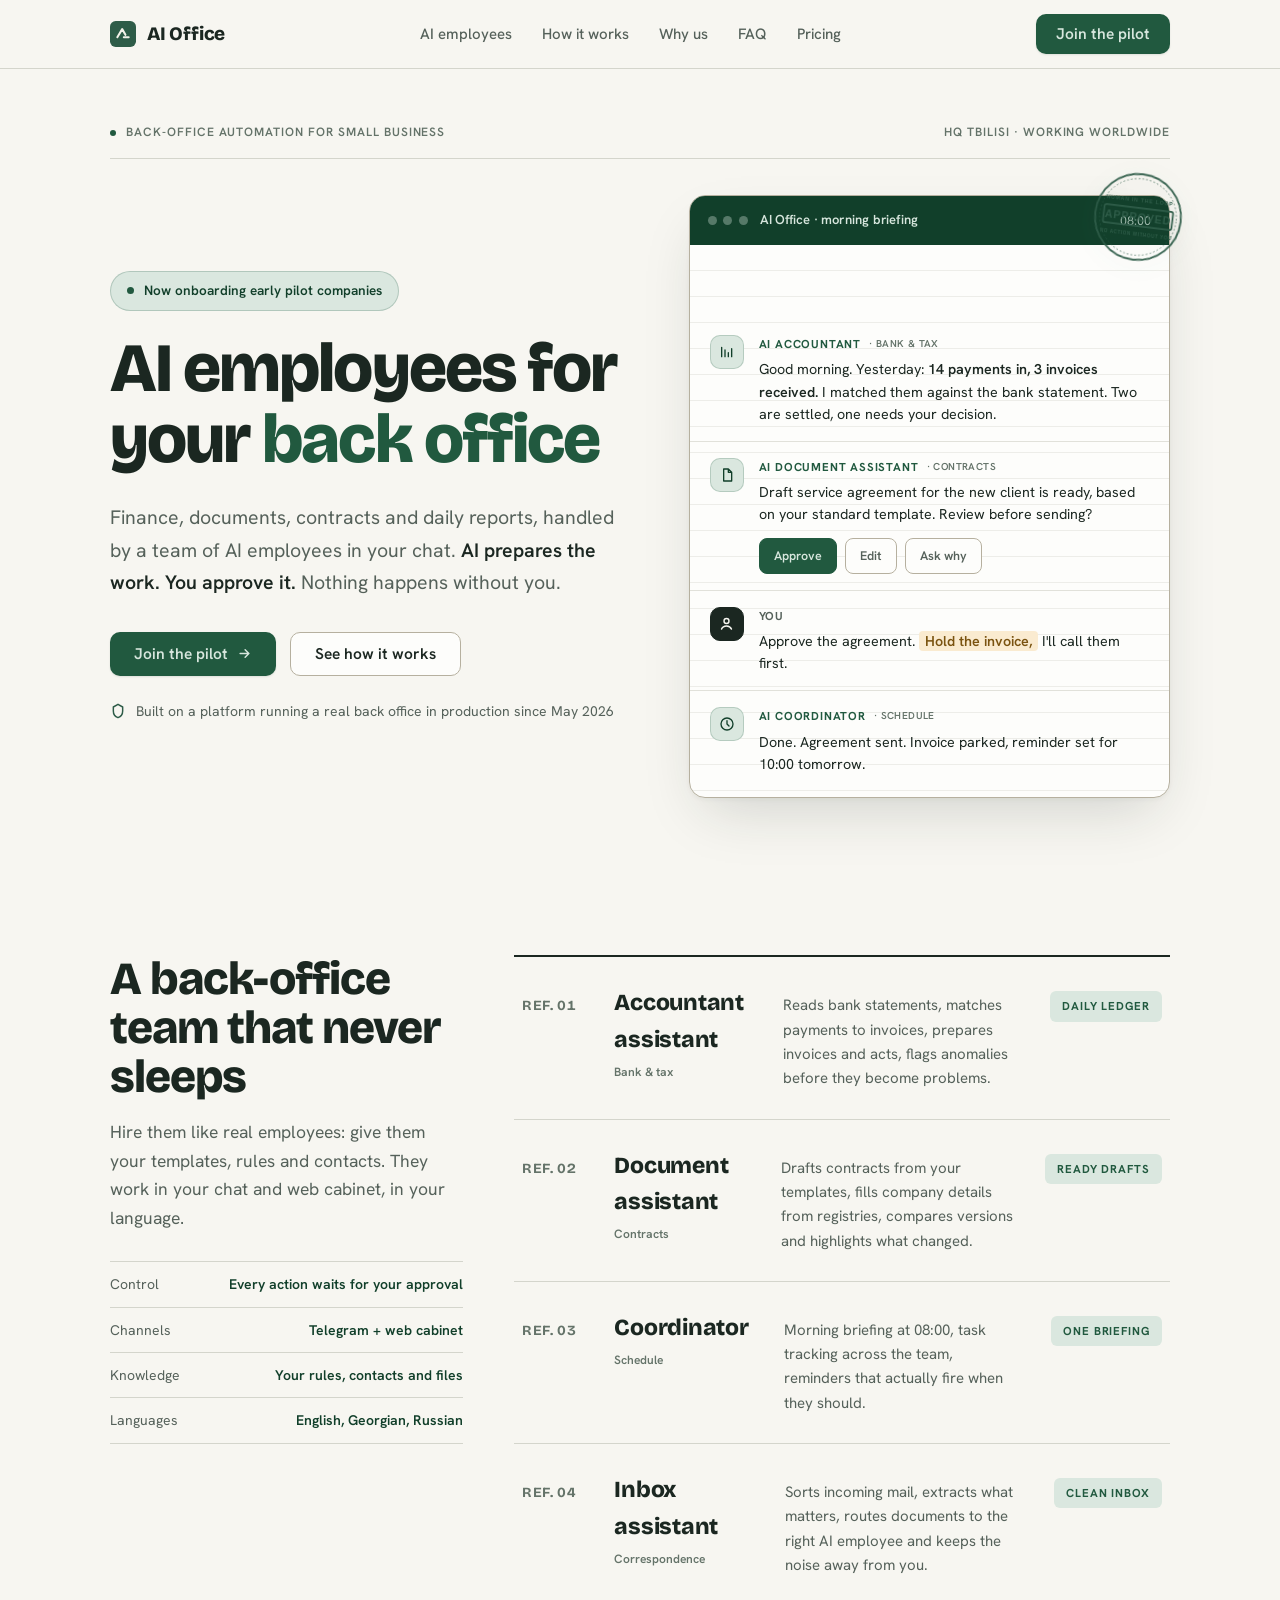
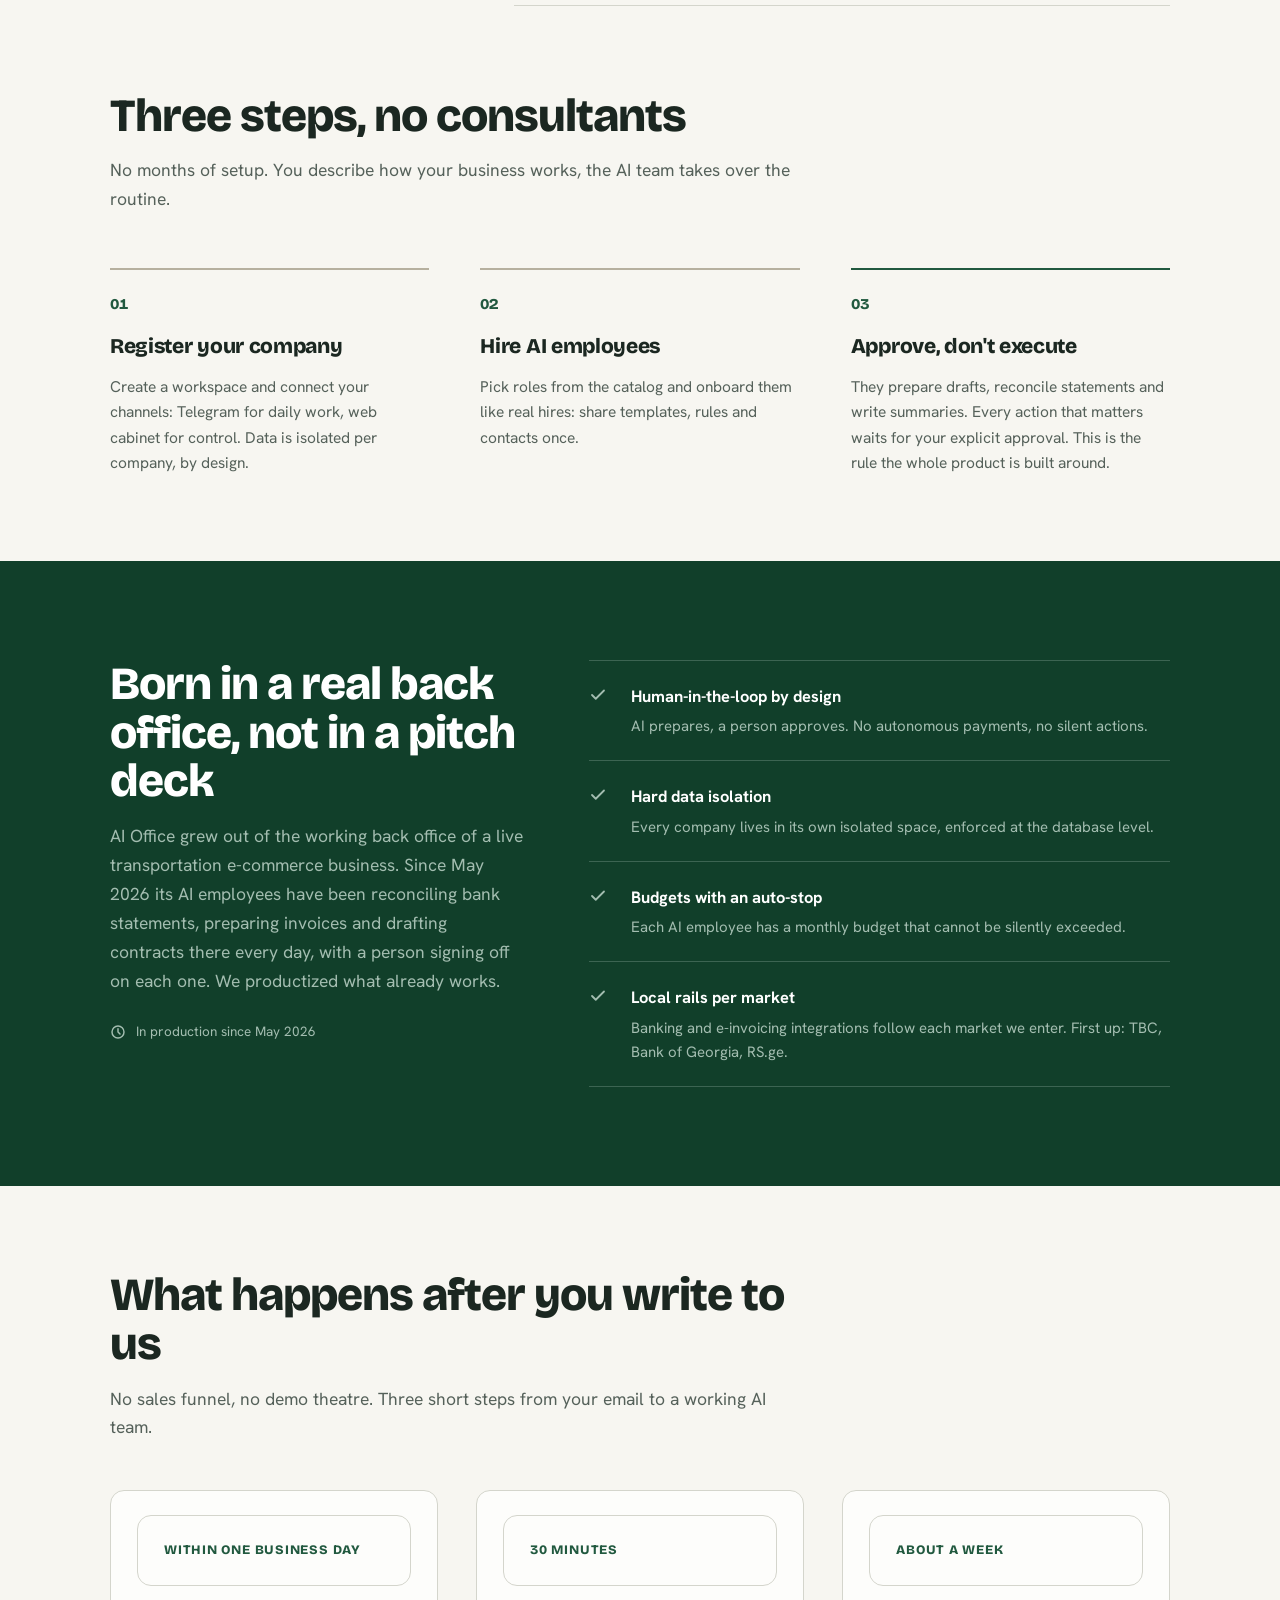
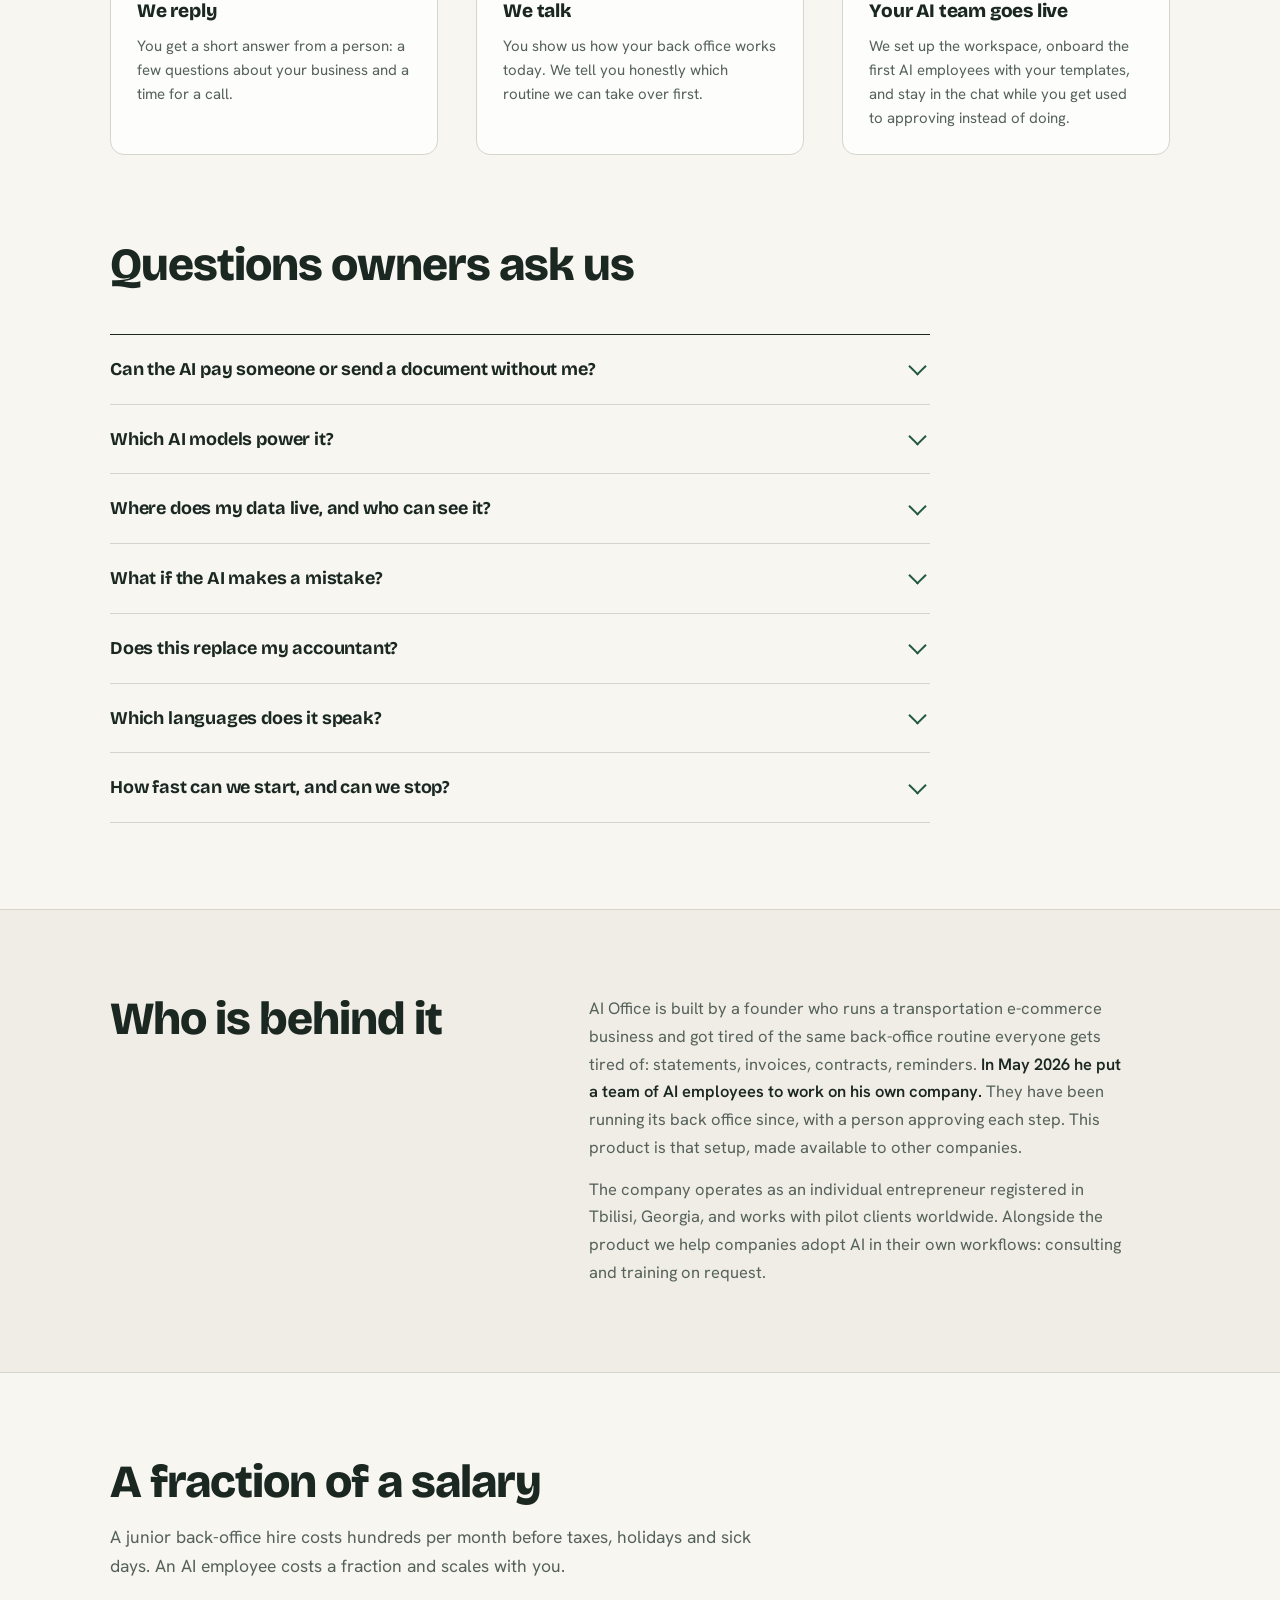
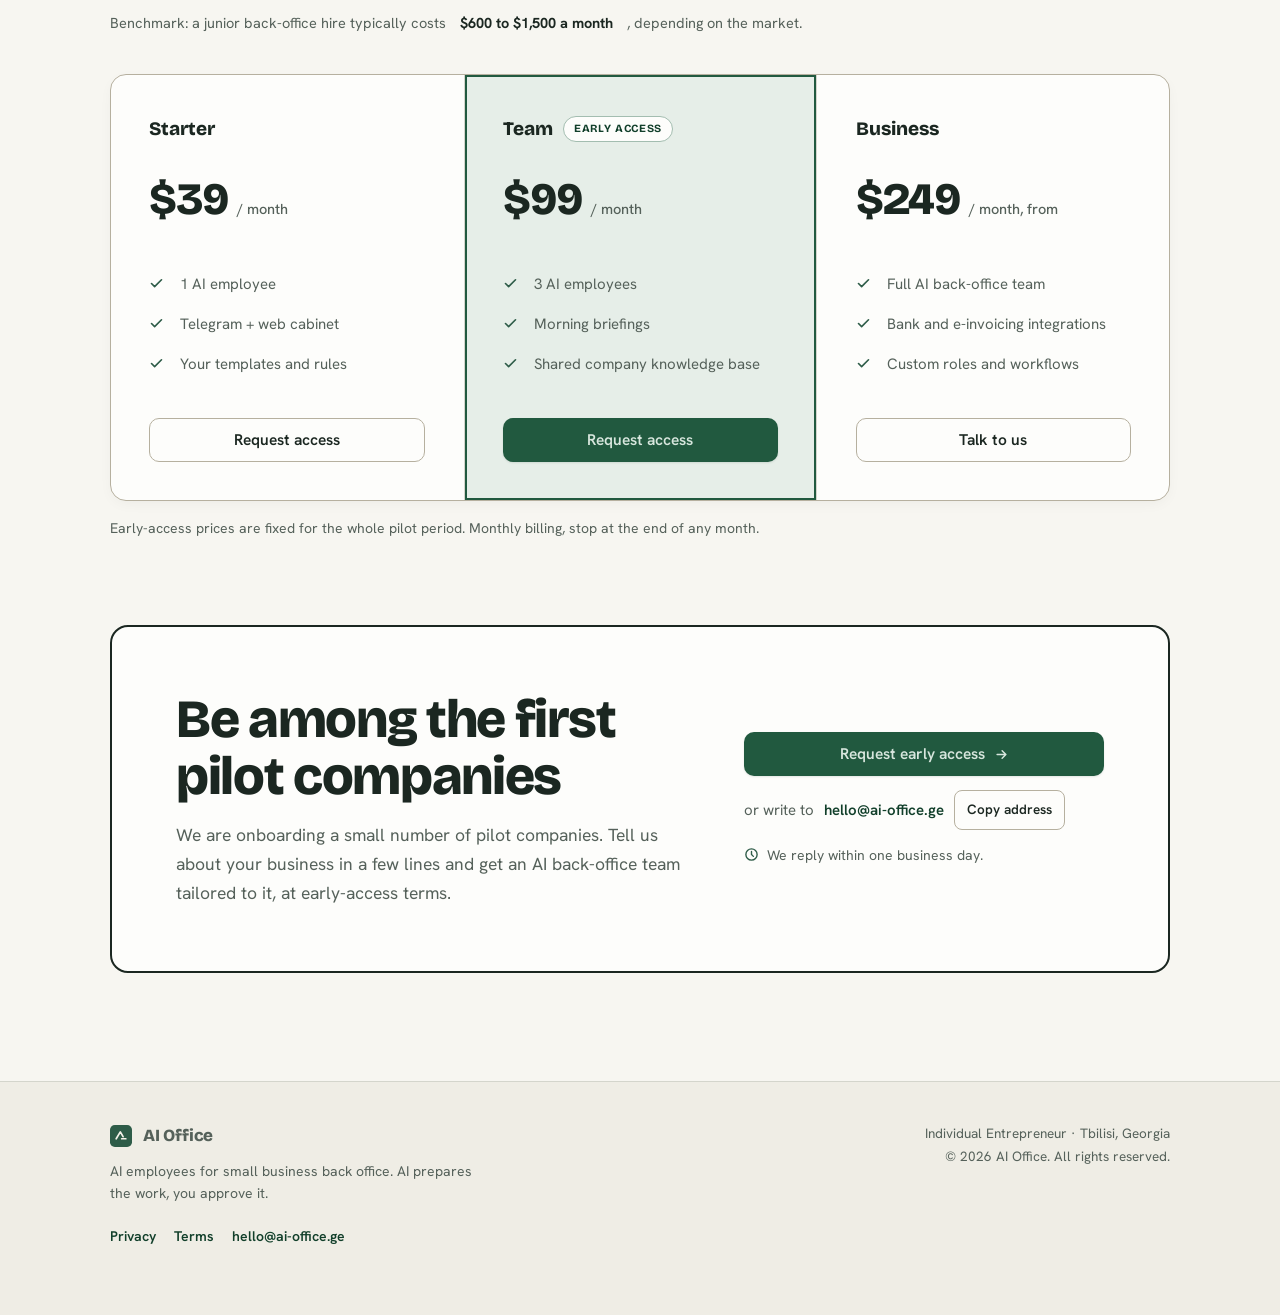
==== commit 24463c57: "Audit pass: honest copy, mobile nav, continuous chat stream, FAQ, next-steps, about, legal pages, a1" ====
--- a/index.html
+++ b/index.html
@@ -5,595 +5,337 @@
 <meta name="viewport" content="width=device-width, initial-scale=1">
 <title>AI Office — AI employees for your back office</title>
 <meta name="description" content="A team of AI employees for small business back office: finance, documents, contracts. AI prepares the work, you approve it. Now onboarding early pilot companies.">
-<meta property="og:title" content="AI Office">
-<meta property="og:description" content="AI employees for your back office. AI prepares the work, you approve it.">
+<link rel="canonical" href="https://ai-office.ge/">
+<meta property="og:type" content="website">
+<meta property="og:title" content="AI Office: AI employees for your back office">
+<meta property="og:description" content="Finance, documents, contracts and daily reports, handled by AI employees in your chat. AI prepares the work, you approve it.">
 <meta property="og:url" content="https://ai-office.ge/">
+<meta property="og:image" content="https://ai-office.ge/assets/og-image.png">
+<meta property="og:image:width" content="1200">
+<meta property="og:image:height" content="630">
+<meta name="twitter:card" content="summary_large_image">
+<meta name="theme-color" content="#2e5c48">
 <link rel="icon" href="data:image/svg+xml,%3Csvg xmlns='http://www.w3.org/2000/svg' viewBox='0 0 64 64'%3E%3Crect width='64' height='64' rx='14' fill='%232e5c48'/%3E%3Cpath d='M18 40 L30 20 L38 34 M34 40 L46 40' stroke='%23f4f2ea' stroke-width='5' stroke-linecap='round' stroke-linejoin='round' fill='none'/%3E%3C/svg%3E">
 <link rel="preconnect" href="https://fonts.googleapis.com">
 <link rel="preconnect" href="https://fonts.gstatic.com" crossorigin>
-<link href="https://fonts.googleapis.com/css2?family=Bricolage+Grotesque:opsz,wght@12..96,600;12..96,700;12..96,800&family=Hanken+Grotesk:wght@400;500;600;700&display=swap" rel="stylesheet">
+<link href="https://fonts.googleapis.com/css2?family=Bricolage+Grotesque:opsz,wght@12..96,600;12..96,800&family=Hanken+Grotesk:wght@400;500;600;700&display=swap" rel="stylesheet">
+<script type="application/ld+json">
+{"@context":"https://schema.org","@type":"SoftwareApplication","name":"AI Office","applicationCategory":"BusinessApplication","operatingSystem":"Web, Telegram","url":"https://ai-office.ge/","description":"AI employees for small business back office. AI prepares the work, you approve it.","offers":{"@type":"Offer","price":"39","priceCurrency":"USD","description":"Early-access pilot pricing, from $39 per month"}}
+</script>
 <style>
   :root{
     --paper:#f6f4ee;   --paper:oklch(97.2% 0.007 95);
     --paper2:#eeebe2;  --paper2:oklch(94.6% 0.011 95);
-    --paper3:#e4dfd2;
+    --white:#fdfdfb;
     --ink:#22302a;     --ink:oklch(26% 0.021 160);
     --ink2:#5b6a62;    --ink2:oklch(48% 0.018 160);
-    --ink3:#829289;
+    --ink3:#647369;
     --line:#d9d5c9;    --line:oklch(87% 0.012 110);
-    --line-strong:#b6b09f;
+    --line2:#b6b09f;
     --green:#2e5c48;   --green:oklch(42% 0.075 160);
     --green-deep:#1f4234; --green-deep:oklch(33% 0.062 160);
     --green-ink:#dbe8df;  --green-ink:oklch(91% 0.02 160);
-    --green-dim:#9db8a9;  --green-dim:oklch(74% 0.04 160);
+    --green-dim:#a3bdb0;
     --tint:#e3e9e2;    --tint:oklch(91.5% 0.017 160);
-    --amber:#b98524;   --amber:oklch(64% 0.12 80);
-    --amber-soft:#faebd0;
+    --amber-ink:#7a5310; --amber-soft:#faebd0;
     --d:"Bricolage Grotesque",Georgia,serif;
     --b:"Hanken Grotesk",-apple-system,"Segoe UI",sans-serif;
+    --ease:cubic-bezier(.16,1,.3,1);
   }
   *{margin:0;padding:0;box-sizing:border-box}
   html{scroll-behavior:smooth}
-  body{
-    background:var(--paper);
-    background-image:radial-gradient(var(--line) 0.65px, transparent 0.65px);
-    background-size:28px 28px;
-    color:var(--ink);
-    font:16.5px/1.6 var(--b);
-    -webkit-font-smoothing:antialiased;
-    font-feature-settings:"tnum";
-    overflow-x:hidden;
-  }
+  body{background:var(--paper);background-image:radial-gradient(var(--line) .65px,transparent .65px);background-size:28px 28px;color:var(--ink);font:16.5px/1.6 var(--b);-webkit-font-smoothing:antialiased;font-feature-settings:"tnum";overflow-x:hidden}
   a{color:inherit;text-decoration:none}
-  .wrap{max-width:1160px;margin:0 auto;padding:0 clamp(20px,4vw,40px)}
+  img{max-width:100%;display:block}
+  button{font:inherit;color:inherit;background:none;border:0;cursor:pointer}
+  .wrap{max-width:1140px;margin:0 auto;padding:0 clamp(20px,4vw,40px)}
   ::selection{background:var(--green);color:var(--green-ink)}
-
-  /* Utility & Ledger Accents */
-  .mono{font-variant-numeric:tabular-nums;letter-spacing:-0.01em}
-  .ledger-rule{border-top:1px solid var(--line);border-bottom:1px solid var(--line);height:3px;margin:28px 0}
-  .ledger-tag{
-    display:inline-flex;align-items:center;gap:6px;
-    font-size:11px;font-weight:700;letter-spacing:.08em;
-    text-transform:uppercase;color:var(--ink2);
-    border:1px solid var(--line);padding:4px 9px;border-radius:4px;
-    background:color-mix(in oklab,var(--paper2) 70%,transparent);
-  }
-  .ledger-double-line{
-    border-top:1px solid var(--ink);
-    border-bottom:2px solid var(--ink);
-    padding:2px 0;
-  }
+  :focus-visible{outline:2px solid var(--green);outline-offset:3px;border-radius:6px}
+  .sr{position:absolute;width:1px;height:1px;overflow:hidden;clip:rect(0 0 0 0);white-space:nowrap}
+  .kicker{font-size:12px;font-weight:700;letter-spacing:.1em;text-transform:uppercase;color:var(--green);margin-bottom:14px}
 
   /* ---------- nav ---------- */
   nav{position:sticky;top:0;z-index:50;background:color-mix(in oklab,var(--paper) 92%,transparent);backdrop-filter:blur(12px);border-bottom:1px solid var(--line)}
-  .nav-in{display:flex;align-items:center;justify-content:space-between;height:68px}
+  .nav-in{display:flex;align-items:center;justify-content:space-between;height:68px;gap:16px}
   .logo{display:flex;align-items:center;gap:11px;font-family:var(--d);font-weight:800;font-size:19px;letter-spacing:-.2px}
-  .logo svg{display:block}
-  .nav-center{display:flex;align-items:center;gap:32px}
   .nav-links{display:flex;gap:30px;font-size:15px;font-weight:500;color:var(--ink2)}
-  .nav-links a{position:relative;padding:4px 0;transition:color .18s}
+  .nav-links a{position:relative;padding:6px 0;transition:color .18s}
   .nav-links a:hover{color:var(--ink)}
-  .nav-links a::after{
-    content:"";position:absolute;bottom:0;left:0;width:0;height:1.5px;
-    background:var(--green);transition:width .2s ease;
-  }
-  .nav-links a:hover::after{width:100%}
-
-  .btn{
-    display:inline-flex;align-items:center;justify-content:center;gap:9px;
-    padding:13px 24px;border-radius:10px;font-weight:600;font-size:15.5px;
-    line-height:1;cursor:pointer;
-    transition:transform .18s cubic-bezier(.22,1,.36,1),background .18s,border-color .18s,box-shadow .18s;
-  }
-  .btn svg{transition:transform .18s cubic-bezier(.22,1,.36,1)}
+  .nav-links a::after{content:"";position:absolute;left:0;right:0;bottom:0;height:1.5px;background:var(--green);transform:scaleX(0);transform-origin:left;transition:transform .22s var(--ease)}
+  .nav-links a:hover::after{transform:scaleX(1)}
+  .nav-right{display:flex;align-items:center;gap:12px}
+  .burger{display:none;width:44px;height:44px;border-radius:10px;border:1px solid var(--line2);background:var(--white);place-items:center}
+  .burger svg{display:block}
+  .mobile-menu{display:none;border-top:1px solid var(--line);background:var(--paper);padding:10px 0 18px}
+  .mobile-menu a{display:block;padding:13px clamp(20px,4vw,40px);font-size:17px;font-weight:600;color:var(--ink)}
+  .mobile-menu a + a{border-top:1px solid color-mix(in oklab,var(--line) 60%,transparent)}
+  body.menu-open .mobile-menu{display:block}
+  @media(max-width:820px){.nav-links{display:none}.burger{display:grid}.nav-right .btn{display:none}}
+
+  .btn{display:inline-flex;align-items:center;justify-content:center;gap:9px;padding:13px 24px;border-radius:10px;font-weight:600;font-size:15.5px;line-height:1;min-height:44px;transition:transform .18s var(--ease),background .18s,border-color .18s,box-shadow .18s}
+  .btn svg{transition:transform .18s var(--ease)}
   .btn-green{background:var(--green);color:var(--green-ink);box-shadow:0 1px 2px rgba(31,66,52,.12)}
   .btn-green:hover{background:var(--green-deep);transform:translateY(-1px);box-shadow:0 6px 14px -3px rgba(31,66,52,.22)}
   .btn-green:hover svg{transform:translateX(3px)}
-  .btn-quiet{border:1px solid var(--line-strong);color:var(--ink);background:#ffffff}
-  .btn-quiet:hover{border-color:var(--ink);background:var(--paper);transform:translateY(-1px)}
-  nav .btn{padding:11px 20px}
-  @media(max-width:820px){.nav-links{display:none}}
+  .btn-quiet{border:1px solid var(--line2);color:var(--ink);background:var(--white)}
+  .btn-quiet:hover{border-color:var(--ink);transform:translateY(-1px)}
+  nav .btn{padding:11px 20px;min-height:40px}
 
   /* ---------- hero ---------- */
-  .hero{padding:clamp(44px,7vh,84px) 0 clamp(54px,8vh,92px);position:relative}
-  .hero-folio-bar{
-    display:flex;align-items:center;justify-content:space-between;
-    padding-bottom:18px;margin-bottom:clamp(30px,4vh,48px);
-    border-bottom:1px solid var(--line);
-    font-size:11.5px;font-weight:600;letter-spacing:.09em;
-    text-transform:uppercase;color:var(--ink3);
-  }
-  .hero-folio-bar span:first-child{display:flex;align-items:center;gap:12px}
-  .hero-folio-bar .dot{width:6px;height:6px;border-radius:50%;background:var(--green)}
-  
+  .hero{padding:clamp(40px,6vh,72px) 0 clamp(54px,8vh,92px)}
+  .folio{display:flex;align-items:center;justify-content:space-between;gap:12px;flex-wrap:wrap;padding-bottom:16px;margin-bottom:clamp(30px,4vh,48px);border-bottom:1px solid var(--line);font-size:12px;font-weight:600;letter-spacing:.08em;text-transform:uppercase;color:var(--ink3)}
+  .folio span:first-child{display:flex;align-items:center;gap:10px}
+  .folio .dot{width:6px;height:6px;border-radius:50%;background:var(--green)}
   .hero-grid{display:grid;grid-template-columns:minmax(0,6.2fr) minmax(0,5.8fr);gap:clamp(36px,5vw,72px);align-items:center}
-  @media(max-width:940px){.hero-grid{grid-template-columns:1fr;gap:48px}}
-  
-  .pill{
-    display:inline-flex;align-items:center;gap:10px;font-size:13.5px;
-    font-weight:600;color:var(--green-deep);background:var(--tint);
-    border:1px solid color-mix(in oklab,var(--green) 22%,transparent);
-    border-radius:999px;padding:8px 16px;margin-bottom:24px;
-  }
+  @media(max-width:940px){.hero-grid{grid-template-columns:1fr;gap:44px}}
+  @media(max-width:600px){.folio{display:none}.hero{padding-top:28px}}
+  .pill{display:inline-flex;align-items:center;gap:10px;font-size:13.5px;font-weight:600;color:var(--green-deep);background:var(--tint);border:1px solid color-mix(in oklab,var(--green) 22%,transparent);border-radius:999px;padding:8px 16px;margin-bottom:24px}
   .pill i{width:7px;height:7px;border-radius:50%;background:var(--green);animation:pulse 2.4s ease-out infinite}
   @keyframes pulse{0%{box-shadow:0 0 0 0 color-mix(in oklab,var(--green) 45%,transparent)}70%{box-shadow:0 0 0 9px transparent}100%{box-shadow:0 0 0 0 transparent}}
-  
   h1{font-family:var(--d);font-weight:800;font-size:clamp(40px,5.4vw,70px);line-height:1.02;letter-spacing:-.028em}
-  h1 em{font-style:normal;color:var(--green);position:relative}
-  h1 em::after{
-    content:"";position:absolute;left:0;bottom:-4px;width:100%;height:3px;
-    background:currentColor;opacity:.25;border-radius:2px;
-  }
+  h1 em{font-style:normal;color:var(--green)}
   .lead{color:var(--ink2);font-size:clamp(17px,1.55vw,19.5px);line-height:1.65;margin:26px 0 34px;max-width:31em}
   .lead b{color:var(--ink);font-weight:600}
   .hero-cta{display:flex;gap:14px;flex-wrap:wrap;align-items:center}
-  
-  .hero-note{
-    margin-top:26px;font-size:13.5px;color:var(--ink2);
-    display:flex;align-items:flex-start;gap:10px;
-    background:color-mix(in oklab,var(--paper2) 65%,transparent);
-    border-left:3px solid var(--green);
-    padding:10px 14px;border-radius:0 6px 6px 0;
-  }
-  .hero-note svg{flex:none;margin-top:2px}
-
-  /* staggered entrance animation */
+  .hero-note{margin-top:24px;font-size:14px;color:var(--ink2);display:flex;align-items:center;gap:10px}
+  .hero-note svg{flex:none}
+
   @media (prefers-reduced-motion:no-preference){
-    .rise{opacity:0;transform:translateY(18px);animation:rise .9s cubic-bezier(.16,1,.3,1) forwards}
+    .rise{opacity:0;transform:translateY(18px);animation:rise .9s var(--ease) forwards}
     .rise.d1{animation-delay:.08s}.rise.d2{animation-delay:.16s}.rise.d3{animation-delay:.26s}.rise.d4{animation-delay:.38s}
     @keyframes rise{to{opacity:1;transform:none}}
+    .reveal{opacity:0;transform:translateY(16px);transition:opacity .6s var(--ease),transform .6s var(--ease)}
+    .reveal.active{opacity:1;transform:none}
   }
 
-  /* ---------- product window (Hero Terminal) ---------- */
-  .hero-win-wrap{position:relative}
-  .stamp-float{
-    position:absolute;top:-26px;right:-18px;z-index:10;
-    pointer-events:none;transform:rotate(7deg);
-    filter:drop-shadow(0 4px 10px rgba(46,92,72,.15));
-    transition:transform .4s ease;
-  }
-  .hero-win-wrap:hover .stamp-float{transform:rotate(5deg) scale(1.03)}
-  
-  .win{
-    background:#ffffff;
-    border:1px solid var(--line-strong);
-    border-radius:16px;
-    box-shadow:0 2px 4px rgba(30,40,35,.04), 0 24px 56px -16px rgba(30,40,35,.18);
-    overflow:hidden;position:relative;
-  }
-  .win-bar{
-    display:flex;align-items:center;gap:12px;padding:14px 18px;
-    background:var(--green-deep);color:var(--green-ink);
-    border-bottom:1px solid color-mix(in oklab,var(--green-ink) 18%,transparent);
-  }
+  /* ---------- product window ---------- */
+  .win-wrap{position:relative}
+  .stamp{position:absolute;top:-24px;right:-14px;z-index:5;width:92px;transform:rotate(7deg);pointer-events:none;filter:drop-shadow(0 4px 10px rgba(46,92,72,.15))}
+  .win{background:var(--white);border:1px solid var(--line2);border-radius:16px;box-shadow:0 2px 4px rgba(30,40,35,.04),0 24px 56px -16px rgba(30,40,35,.18);overflow:hidden}
+  .win-bar{display:flex;align-items:center;gap:12px;padding:14px 18px;background:var(--green-deep);color:var(--green-ink)}
   .win-bar .dots{display:flex;gap:6.5px}
   .win-bar .dots i{width:9px;height:9px;border-radius:50%;background:color-mix(in oklab,var(--green-ink) 35%,transparent)}
-  .win-bar span.t{font-size:13px;font-weight:600;letter-spacing:.2px;display:flex;align-items:center;gap:8px}
-  .win-bar .verified-tag{
-    font-size:10px;font-weight:700;letter-spacing:.06em;
-    background:color-mix(in oklab,var(--green) 60%,transparent);
-    padding:2px 7px;border-radius:4px;color:#ffffff;
-  }
+  .win-bar .t{font-size:13px;font-weight:600;letter-spacing:.2px}
   .win-bar time{margin-left:auto;font-size:12.5px;color:var(--green-dim);font-variant-numeric:tabular-nums}
-  
-  .feed{padding:6px 0;background-image:linear-gradient(to bottom, transparent 96%, color-mix(in oklab,var(--line) 40%,transparent) 96%);background-size:100% 26px}
-  .entry{display:grid;grid-template-columns:36px 1fr;gap:13px;padding:16px 20px;transition:background .2s ease}
-  .entry + .entry{border-top:1px solid color-mix(in oklab,var(--line) 70%,transparent)}
-  .entry:hover{background:color-mix(in oklab,var(--paper) 40%,transparent)}
-  
-  .ava{
-    width:34px;height:34px;border-radius:10px;
-    display:grid;place-items:center;
-    background:var(--tint);color:var(--green-deep);
-    border:1px solid color-mix(in oklab,var(--green) 20%,transparent);
-  }
+  .feed{padding:6px 0;background-image:linear-gradient(to bottom,transparent 96%,color-mix(in oklab,var(--line) 40%,transparent) 96%);background-size:100% 26px}
+  body.chat-anim .feed{height:552px;display:flex;flex-direction:column;justify-content:flex-end;overflow:hidden}
+  @media(max-width:600px){body.chat-anim .feed{height:596px}}
+  .entry{display:grid;grid-template-columns:36px 1fr;gap:13px;padding:16px 20px}
+  .entry + .entry,.divider + .entry{border-top:1px solid color-mix(in oklab,var(--line) 70%,transparent)}
+  .entry.in,.divider.in{animation:msgIn .5s var(--ease) both}
+  @keyframes msgIn{from{opacity:0;transform:translateY(12px)}to{opacity:1;transform:none}}
+  .divider{display:flex;align-items:center;gap:12px;padding:12px 20px 6px;font-size:11px;font-weight:700;letter-spacing:.09em;text-transform:uppercase;color:var(--ink3)}
+  .divider::before,.divider::after{content:"";flex:1;height:1px;background:var(--line)}
+  .ava{width:34px;height:34px;border-radius:10px;display:grid;place-items:center;background:var(--tint);color:var(--green-deep);border:1px solid color-mix(in oklab,var(--green) 20%,transparent)}
   .ava.you{background:var(--ink);color:var(--paper);border-color:var(--ink)}
-  .entry .who{
-    font-size:11.5px;font-weight:700;letter-spacing:.07em;
-    text-transform:uppercase;color:var(--green);margin-bottom:5px;
-    display:flex;align-items:center;gap:8px;
-  }
-  .entry .who .role-badge{font-size:9.5px;font-weight:600;color:var(--ink2);letter-spacing:0.04em}
+  .who{font-size:11.5px;font-weight:700;letter-spacing:.07em;text-transform:uppercase;color:var(--green);margin-bottom:5px;display:flex;align-items:center;gap:8px}
+  .who .dept{font-size:10px;font-weight:600;color:var(--ink3);letter-spacing:.04em}
   .entry.you .who{color:var(--ink2)}
   .entry p{font-size:14.3px;line-height:1.55;color:var(--ink)}
   .entry p b{font-weight:600}
-  
   .chips{display:flex;gap:8px;margin-top:12px}
-  .chip{
-    font-family:var(--b);font-size:12.5px;font-weight:600;
-    padding:7px 14px;border-radius:8px;
-    border:1px solid var(--line-strong);color:var(--ink2);
-    background:#ffffff;cursor:pointer;
-    transition:all .18s ease;
-  }
-  .chip:hover{border-color:var(--ink);color:var(--ink);background:var(--paper)}
+  .chip{font-size:12.5px;font-weight:600;padding:7px 14px;border-radius:8px;border:1px solid var(--line2);color:var(--ink2);background:var(--white);transition:background .18s,color .18s,transform .18s}
   .chip.ok{background:var(--green);border-color:var(--green);color:var(--green-ink)}
-  .chip.ok:hover{background:var(--green-deep);border-color:var(--green-deep);color:#ffffff}
-  .chip-status-msg{
-    display:none;margin-top:10px;font-size:12px;font-weight:600;
-    color:var(--green-deep);background:var(--tint);
-    padding:6px 12px;border-radius:6px;border-left:3px solid var(--green);
-  }
-  .tag-hold{color:var(--amber);font-weight:600;background:var(--amber-soft);padding:1px 6px;border-radius:4px}
-
-  /* ---------- section scaffolding ---------- */
-  section{padding:clamp(68px,9.5vh,110px) 0;position:relative}
-  .sec-top-line{
-    display:flex;align-items:center;justify-content:space-between;
-    font-size:11px;font-weight:700;letter-spacing:.1em;
-    text-transform:uppercase;color:var(--ink3);
-    margin-bottom:20px;
-  }
+  .chip.pressed{background:var(--green-deep);border-color:var(--green-deep);color:#fff;transform:scale(.97)}
+  .hold{color:var(--amber-ink);font-weight:600;background:var(--amber-soft);padding:1px 6px;border-radius:4px}
+  .typing{display:inline-flex;gap:5px;padding:7px 0 3px}
+  .typing i{width:6px;height:6px;border-radius:50%;background:var(--ink3);animation:blink 1s ease-in-out infinite}
+  .typing i:nth-child(2){animation-delay:.15s}.typing i:nth-child(3){animation-delay:.3s}
+  @keyframes blink{0%,60%,100%{opacity:.25;transform:translateY(0)}30%{opacity:1;transform:translateY(-3px)}}
+
+  /* ---------- sections ---------- */
+  section{padding:clamp(64px,9.5vh,110px) 0}
   .sec-head{max-width:680px}
   h2{font-family:var(--d);font-weight:800;font-size:clamp(30px,3.6vw,46px);line-height:1.06;letter-spacing:-.022em}
   .sub{color:var(--ink2);font-size:17.5px;margin-top:16px;line-height:1.65}
 
-  /* ================================================================
-     SECTION 1: AI EMPLOYEES (#team) - ASYMMETRIC SPLIT DOSSIER
-     ================================================================ */
-  .team-split{
-    display:grid;grid-template-columns:minmax(0,4.2fr) minmax(0,7.8fr);
-    gap:clamp(32px,4vw,64px);align-items:start;margin-top:40px;
-  }
+  /* team */
+  .team-split{display:grid;grid-template-columns:minmax(0,4.2fr) minmax(0,7.8fr);gap:clamp(32px,4vw,64px);align-items:start}
   @media(max-width:920px){.team-split{grid-template-columns:1fr}}
-
-  .team-manifest{
-    position:sticky;top:100px;
-    background:#ffffff;border:1px solid var(--line-strong);
-    border-radius:14px;padding:clamp(24px,3vw,32px);
-    box-shadow:0 1px 3px rgba(30,40,35,.05);
-  }
-  .team-manifest .card-header{
-    border-bottom:1px solid var(--line);padding-bottom:14px;margin-bottom:18px;
-    display:flex;justify-content:space-between;align-items:center;
-  }
-  .team-manifest h4{
-    font-family:var(--d);font-weight:800;font-size:17px;letter-spacing:-.01em;
-    color:var(--green-deep);
-  }
-  .team-manifest p{font-size:14.5px;line-height:1.6;color:var(--ink2);margin-bottom:20px}
-  .manifest-specs{list-style:none;margin-top:16px;border-top:1px solid var(--line);padding-top:16px}
-  .manifest-specs li{
-    display:flex;align-items:center;justify-content:space-between;
-    font-size:13px;padding:8px 0;border-bottom:1px dashed color-mix(in oklab,var(--line) 80%,transparent);
-  }
-  .manifest-specs li span.k{color:var(--ink2)}
-  .manifest-specs li span.v{font-weight:600;color:var(--green-deep)}
-  .doc-preview-box{
-    margin-top:22px;background:var(--paper);border:1px solid var(--line);
-    border-radius:10px;padding:14px;text-align:center;
-  }
-  .doc-preview-box img{max-width:100%;height:auto;display:block;margin:0 auto}
-
-  /* Ledger rows container */
+  .specs{list-style:none;margin-top:28px;border-top:1px solid var(--line)}
+  .specs li{display:flex;justify-content:space-between;gap:16px;font-size:14px;padding:11px 0;border-bottom:1px solid var(--line)}
+  .specs .k{color:var(--ink2)}.specs .v{font-weight:600;color:var(--green-deep);text-align:right}
   .ledger{border-top:2px solid var(--ink)}
-  .row{
-    display:grid;grid-template-columns:54px 1.4fr 2.2fr auto;
-    gap:clamp(14px,2.2vw,28px);align-items:baseline;
-    padding:28px 12px;border-bottom:1px solid var(--line);
-    transition:background .18s ease,border-color .18s ease;
-    position:relative;
-  }
-  .row::before{
-    content:"";position:absolute;left:0;top:0;bottom:0;width:3px;
-    background:transparent;transition:background .18s ease;
-  }
+  .row{display:grid;grid-template-columns:64px 1.3fr 2.2fr auto;gap:clamp(14px,2.2vw,28px);align-items:baseline;padding:28px 8px;border-bottom:1px solid var(--line);transition:background .18s}
   .row:hover{background:color-mix(in oklab,var(--tint) 45%,transparent)}
-  .row:hover::before{background:var(--green)}
-  .row .n{font-family:var(--d);font-weight:700;font-size:14px;color:var(--ink3);letter-spacing:0.04em}
-  .row h3{font-family:var(--d);font-weight:800;font-size:clamp(19px,2vw,23px);letter-spacing:-.01em;color:var(--ink)}
+  .row .n{font-family:var(--d);font-weight:700;font-size:14px;color:var(--ink3);letter-spacing:.04em}
+  .row h3{font-family:var(--d);font-weight:800;font-size:clamp(19px,2vw,23px);letter-spacing:-.01em}
+  .row .dept{display:block;font-size:12px;color:var(--ink3);margin-top:4px;font-weight:600}
   .row p{color:var(--ink2);font-size:15px;line-height:1.62;max-width:44em}
-  .row .out{
-    font-size:11.5px;font-weight:700;letter-spacing:.08em;
-    text-transform:uppercase;color:var(--green);
-    background:var(--tint);padding:6px 12px;border-radius:6px;
-    white-space:nowrap;border:1px solid color-mix(in oklab,var(--green) 22%,transparent);
-  }
-  @media(max-width:760px){
-    .row{grid-template-columns:44px 1fr;gap:12px;padding:22px 6px}
-    .row h3{grid-column:2}
-    .row p{grid-column:2}
-    .row .out{grid-column:2;justify-self:start;margin-top:6px}
-  }
-
-  /* ================================================================
-     SECTION 2: HOW IT WORKS (#how) - SEQUENTIAL WORKFLOW CONVEYOR
-     ================================================================ */
-  .workflow-grid{
-    display:grid;grid-template-columns:repeat(3,1fr);
-    gap:clamp(20px,3vw,36px);margin-top:54px;
-    counter-reset:step;position:relative;
-  }
-  @media(max-width:880px){.workflow-grid{grid-template-columns:1fr;gap:24px}}
-
-  .workflow-card{
-    background:#ffffff;border:1px solid var(--line-strong);
-    border-radius:14px;padding:clamp(24px,3vw,34px);
-    display:flex;flex-direction:column;position:relative;
-    transition:transform .2s ease,box-shadow .2s ease;
-  }
-  .workflow-card:hover{transform:translateY(-2px);box-shadow:0 8px 24px -8px rgba(30,40,35,.1)}
-  
-  .workflow-card .step-top{
-    display:flex;align-items:center;justify-content:space-between;
-    margin-bottom:20px;
-  }
-  .workflow-card .step-num{
-    font-family:var(--d);font-weight:800;font-size:14px;
-    color:var(--green-deep);background:var(--tint);
-    padding:4px 10px;border-radius:6px;letter-spacing:.05em;
-  }
-  .workflow-card .step-icon{width:48px;height:48px;display:flex;align-items:center;justify-content:center}
-  .workflow-card h3{
-    font-family:var(--d);font-weight:800;font-size:21px;
-    margin-bottom:12px;letter-spacing:-.015em;
-  }
-  .workflow-card p{color:var(--ink2);font-size:15px;line-height:1.64;flex:1}
-  
-  /* Step 3 Highlighted: The Anchor of Human Trust */
-  .workflow-card.step-anchor{
-    background:var(--paper);border:2px solid var(--green);
-    box-shadow:0 4px 18px -4px rgba(46,92,72,.15);
-  }
-  .workflow-card.step-anchor::after{
-    content:"CORE RULE";position:absolute;top:-11px;right:22px;
-    font-size:10px;font-weight:800;letter-spacing:.08em;
-    background:var(--green);color:var(--green-ink);
-    padding:3px 10px;border-radius:4px;
-  }
-
-  /* ================================================================
-     SECTION 3: WHY US (#why) - GREEN DRENCH / COMPLIANCE DOSSIER
-     ================================================================ */
-  .drench{
-    background:var(--green-deep);color:var(--green-ink);
-    padding:clamp(74px,11vh,120px) 0;position:relative;
-  }
-  .drench-grid{
-    display:grid;grid-template-columns:minmax(0,4.8fr) minmax(0,7.2fr);
-    gap:clamp(36px,5vw,76px);align-items:start;
-  }
-  @media(max-width:920px){.drench-grid{grid-template-columns:1fr;gap:40px}}
-
-  .drench h2{color:#ffffff}
-  .drench .sub{color:var(--green-dim);font-size:17.5px}
-  
-  .provenance-card{
-    background:color-mix(in oklab,var(--green) 35%,transparent);
-    border:1px solid color-mix(in oklab,var(--green-ink) 25%,transparent);
-    border-radius:12px;padding:22px 24px;margin-top:28px;
-    position:relative;
-  }
-  .provenance-meta{
-    display:flex;align-items:center;gap:14px;margin-bottom:12px;
-    font-size:11.5px;font-weight:700;letter-spacing:.08em;
-    text-transform:uppercase;color:var(--green-dim);
-  }
-  .provenance-card p{font-size:14.5px;line-height:1.6;color:var(--green-ink)}
-  .provenance-stamp{margin-top:18px;display:flex;align-items:center;gap:10px}
-  .provenance-stamp img{max-height:42px;width:auto;opacity:.9}
-
-  /* 2x2 Bento compliance facts */
-  .compliance-grid{
-    display:grid;grid-template-columns:1fr 1fr;
-    gap:18px;
-  }
-  @media(max-width:680px){.compliance-grid{grid-template-columns:1fr}}
-
-  .fact-tile{
-    background:color-mix(in oklab,var(--green) 22%,transparent);
-    border:1px solid color-mix(in oklab,var(--green-ink) 18%,transparent);
-    border-radius:12px;padding:24px 22px;
-    display:flex;flex-direction:column;gap:12px;
-    transition:background .2s ease,border-color .2s ease;
-  }
-  .fact-tile:hover{
-    background:color-mix(in oklab,var(--green) 36%,transparent);
-    border-color:color-mix(in oklab,var(--green-ink) 34%,transparent);
-  }
-  .fact-tile-head{display:flex;align-items:center;gap:10px}
-  .fact-tile-head svg{flex:none}
-  .fact-tile b{font-weight:700;font-size:16.5px;color:#ffffff;line-height:1.3}
-  .fact-tile p{font-size:14.5px;line-height:1.58;color:var(--green-dim)}
-
-  /* ================================================================
-     SECTION 4: PRICING (#pricing) - SALARY BENCHMARK & LEDGER TIERS
-     ================================================================ */
-  .pricing-benchmark-bar{
-    display:flex;align-items:center;justify-content:space-between;flex-wrap:wrap;
-    gap:14px;background:var(--paper2);border:1px solid var(--line);
-    border-radius:10px;padding:14px 22px;margin:32px 0 44px;
-    font-size:14px;color:var(--ink2);
-  }
-  .pricing-benchmark-bar strong{color:var(--ink);font-weight:700}
-  .pricing-benchmark-bar .tag-ratio{
-    font-size:12px;font-weight:700;letter-spacing:.05em;
-    color:var(--green-deep);background:var(--tint);
-    padding:4px 10px;border-radius:6px;border:1px solid var(--green-dim);
-  }
-
-  .plans{
-    display:grid;grid-template-columns:repeat(3,1fr);
-    border:1px solid var(--line-strong);border-radius:16px;
-    overflow:hidden;background:#ffffff;
-    box-shadow:0 4px 16px -4px rgba(30,40,35,.06);
-  }
-  .plan{padding:clamp(28px,3vw,40px);display:flex;flex-direction:column;position:relative}
+  .row .out{font-size:11.5px;font-weight:700;letter-spacing:.08em;text-transform:uppercase;color:var(--green);background:var(--tint);padding:6px 12px;border-radius:6px;white-space:nowrap}
+  @media(max-width:760px){.row{grid-template-columns:44px 1fr;gap:12px;padding:22px 4px}.row p,.row .out{grid-column:2}.row .out{justify-self:start;margin-top:4px}}
+
+  /* how */
+  .steps{display:grid;grid-template-columns:repeat(3,1fr);gap:clamp(24px,4vw,56px);margin-top:54px;counter-reset:step}
+  .step{border-top:2px solid var(--line2);padding-top:22px}
+  .step.core{border-top-color:var(--green)}
+  .step::before{counter-increment:step;content:"0" counter(step);display:block;font-family:var(--d);font-weight:800;font-size:15px;color:var(--green);margin-bottom:14px}
+  .step h3{font-family:var(--d);font-weight:800;font-size:21px;margin-bottom:10px;letter-spacing:-.015em}
+  .step p{color:var(--ink2);font-size:15.5px;line-height:1.64}
+  @media(max-width:760px){.steps{grid-template-columns:1fr;gap:28px}}
+
+  /* why (drench) */
+  .drench{background:var(--green-deep);color:var(--green-ink);padding:clamp(74px,11vh,120px) 0}
+  .drench-grid{display:grid;grid-template-columns:minmax(0,5fr) minmax(0,7fr);gap:clamp(36px,5vw,76px);align-items:start}
+  @media(max-width:920px){.drench-grid{grid-template-columns:1fr;gap:36px}}
+  .drench h2{color:#fff}
+  .drench .sub{color:var(--green-dim)}
+  .drench .since{margin-top:26px;font-size:13.5px;color:var(--green-dim);display:flex;align-items:center;gap:10px}
+  .facts{list-style:none;border-top:1px solid color-mix(in oklab,var(--green-ink) 22%,transparent)}
+  .facts li{display:grid;grid-template-columns:28px 1fr;gap:14px;padding:22px 0;border-bottom:1px solid color-mix(in oklab,var(--green-ink) 22%,transparent)}
+  .facts svg{margin-top:3px}
+  .facts b{display:block;font-weight:700;font-size:16.5px;color:#fff;margin-bottom:5px}
+  .facts p{font-size:15px;line-height:1.6;color:var(--green-dim)}
+
+  /* next */
+  .next{display:grid;grid-template-columns:repeat(3,1fr);gap:clamp(20px,3vw,40px);margin-top:48px}
+  .next div{padding:24px 26px;background:var(--white);border:1px solid var(--line);border-radius:14px}
+  .next .t{font-family:var(--d);font-weight:800;font-size:13px;color:var(--green);letter-spacing:.06em;text-transform:uppercase;margin-bottom:10px}
+  .next h3{font-family:var(--d);font-weight:800;font-size:19px;margin-bottom:8px;letter-spacing:-.01em}
+  .next p{color:var(--ink2);font-size:15px;line-height:1.6}
+  @media(max-width:760px){.next{grid-template-columns:1fr}}
+
+  /* faq */
+  .faq{margin-top:44px;border-top:1px solid var(--ink);max-width:820px}
+  .faq details{border-bottom:1px solid var(--line)}
+  .faq summary{list-style:none;cursor:pointer;padding:20px 44px 20px 0;position:relative;font-family:var(--d);font-weight:700;font-size:18px;letter-spacing:-.01em}
+  .faq summary::-webkit-details-marker{display:none}
+  .faq summary::after{content:"";position:absolute;right:6px;top:50%;width:11px;height:11px;border-right:2px solid var(--green);border-bottom:2px solid var(--green);transform:translateY(-70%) rotate(45deg);transition:transform .25s var(--ease)}
+  .faq details[open] summary::after{transform:translateY(-30%) rotate(-135deg)}
+  .faq details p{color:var(--ink2);font-size:15.5px;line-height:1.65;padding:0 0 22px;max-width:62ch}
+
+  /* about */
+  .about{background:var(--paper2);border-top:1px solid var(--line);border-bottom:1px solid var(--line)}
+  .about-grid{display:grid;grid-template-columns:minmax(0,5fr) minmax(0,7fr);gap:clamp(28px,5vw,72px);align-items:start}
+  @media(max-width:860px){.about-grid{grid-template-columns:1fr}}
+  .about p{color:var(--ink2);font-size:16.5px;line-height:1.68;max-width:60ch}
+  .about p + p{margin-top:14px}
+  .about p b{color:var(--ink);font-weight:600}
+
+  /* pricing */
+  .bench{display:flex;align-items:center;gap:14px;flex-wrap:wrap;margin:30px 0 40px;font-size:14.5px;color:var(--ink2)}
+  .bench strong{color:var(--ink);font-weight:700}
+  .plans{display:grid;grid-template-columns:repeat(3,1fr);border:1px solid var(--line2);border-radius:16px;overflow:hidden;background:var(--white);box-shadow:0 4px 16px -4px rgba(30,40,35,.06)}
+  .plan{padding:clamp(28px,3vw,40px);display:flex;flex-direction:column}
   .plan + .plan{border-left:1px solid var(--line)}
-  .plan.hot{
-    background:color-mix(in oklab,var(--tint) 65%,transparent);
-    box-shadow:inset 0 0 0 2px var(--green);
-  }
-  .plan .name{
-    font-family:var(--d);font-weight:800;font-size:19px;
-    display:flex;align-items:center;gap:10px;flex-wrap:wrap;
-  }
-  .early{
-    font-size:11px;font-weight:700;letter-spacing:.06em;
-    text-transform:uppercase;color:var(--green-deep);
-    background:#ffffff;border:1px solid var(--green-dim);
-    border-radius:999px;padding:3px 10px;
-  }
-  .amt{font-family:var(--d);font-weight:800;font-size:clamp(36px,3.5vw,46px);letter-spacing:-.025em;margin:20px 0 4px;color:var(--ink)}
+  .plan.hot{background:color-mix(in oklab,var(--tint) 65%,transparent);box-shadow:inset 0 0 0 2px var(--green)}
+  .plan .name{font-family:var(--d);font-weight:800;font-size:19px;display:flex;align-items:center;gap:10px;flex-wrap:wrap}
+  .early{font-size:11px;font-weight:700;letter-spacing:.06em;text-transform:uppercase;color:var(--green-deep);background:var(--white);border:1px solid var(--green-dim);border-radius:999px;padding:3px 10px}
+  .amt{font-family:var(--d);font-weight:800;font-size:clamp(36px,3.5vw,46px);letter-spacing:-.025em;margin:20px 0 4px}
   .amt span{font-family:var(--b);font-size:14.5px;font-weight:500;color:var(--ink2);letter-spacing:0}
   .plan ul{list-style:none;margin:24px 0 34px;flex:1}
   .plan li{display:grid;grid-template-columns:20px 1fr;gap:11px;padding:8px 0;font-size:15px;color:var(--ink2)}
   .plan li svg{margin-top:4px}
-  .plan .btn{justify-content:center;width:100%}
-  @media(max-width:880px){
-    .plans{grid-template-columns:1fr}
-    .plan + .plan{border-left:0;border-top:1px solid var(--line)}
-  }
-
-  /* ================================================================
-     SECTION 5: CTA (#cta) - PILOT INVITATION LETTERHEAD
-     ================================================================ */
+  .plan .btn{width:100%}
+  .plans-note{margin-top:16px;font-size:14px;color:var(--ink2)}
+  @media(max-width:880px){.plans{grid-template-columns:1fr}.plan + .plan{border-left:0;border-top:1px solid var(--line)}}
+
+  /* cta */
   .cta{padding-bottom:clamp(84px,12vh,130px)}
-  .cta-card{
-    background:#ffffff;
-    border:2px solid var(--ink);
-    border-radius:18px;
-    padding:clamp(36px,5vw,68px);
-    position:relative;
-    box-shadow:0 8px 32px -12px rgba(30,40,35,.15);
-  }
-  .cta-top-folio{
-    display:flex;align-items:center;justify-content:space-between;
-    padding-bottom:18px;margin-bottom:28px;
-    border-bottom:1px dashed var(--line-strong);
-    font-size:11.5px;font-weight:700;letter-spacing:.08em;
-    text-transform:uppercase;color:var(--ink2);
-  }
-  .cta-in{
-    display:grid;grid-template-columns:1.5fr 1fr;
-    gap:clamp(28px,5vw,64px);align-items:center;
-  }
+  .cta-card{background:var(--white);border:2px solid var(--ink);border-radius:18px;padding:clamp(36px,5vw,64px)}
+  .cta-in{display:grid;grid-template-columns:1.4fr 1fr;gap:clamp(28px,5vw,64px);align-items:center}
   @media(max-width:880px){.cta-in{grid-template-columns:1fr}}
-  .cta h2{font-size:clamp(32px,4.2vw,56px);letter-spacing:-.025em}
-  .cta-side{display:flex;flex-direction:column;gap:16px;align-items:flex-start}
-  .cta-mail{font-size:15px;color:var(--ink2)}
-  .cta-mail a{color:var(--green-deep);font-weight:600;border-bottom:1px solid var(--green-dim)}
-  .cta-stamp-watermark{
-    position:absolute;bottom:20px;right:24px;
-    opacity:0.22;pointer-events:none;transform:rotate(-6deg);
-  }
-
-  /* ---------- footer ---------- */
-  footer{border-top:1px solid var(--line);padding:44px 0 60px;font-size:14px;color:var(--ink2);background:var(--paper2)}
-  .foot-double-rule{border-top:1px solid var(--line-strong);border-bottom:1px solid var(--line-strong);height:3px;margin-bottom:34px}
-  .foot{display:flex;justify-content:space-between;gap:30px;flex-wrap:wrap;align-items:flex-start}
+  .cta h2{font-size:clamp(32px,4.2vw,54px);letter-spacing:-.025em}
+  .cta-side{display:flex;flex-direction:column;gap:14px;align-items:stretch}
+  .copy-row{display:flex;align-items:center;gap:10px;flex-wrap:wrap;font-size:15px;color:var(--ink2)}
+  .copy-row code{font-family:var(--b);font-weight:600;color:var(--green-deep)}
+  .copy-btn{min-height:36px;padding:8px 12px;border-radius:8px;border:1px solid var(--line2);font-size:13.5px;font-weight:600;color:var(--ink);background:var(--white)}
+  .copy-btn:hover{border-color:var(--ink)}
+  .cta-reply{font-size:14px;color:var(--ink2);display:flex;align-items:center;gap:8px}
+
+  /* footer */
+  footer{border-top:1px solid var(--line);padding:40px 0 56px;font-size:14px;color:var(--ink2);background:var(--paper2)}
+  .foot{display:flex;justify-content:space-between;gap:28px;flex-wrap:wrap;align-items:flex-start}
   .foot .logo{font-size:17px}
-  .foot-col-text{max-width:420px;line-height:1.6}
-  .foot-legal{font-size:13.5px;line-height:1.6;color:var(--ink2)}
-  .foot-legal a{color:var(--green-deep);font-weight:600}
-
-  /* ---------- scroll-reveal motion ---------- */
-  .reveal{
-    opacity:0;transform:translateY(16px);
-    transition:opacity .6s cubic-bezier(.16,1,.3,1), transform .6s cubic-bezier(.16,1,.3,1);
-  }
-  .reveal.active{opacity:1;transform:none}
-  /* ---------- chat scenario player ---------- */
-  body.chat-anim .feed{height:552px;display:flex;flex-direction:column;justify-content:flex-end;overflow:hidden;transition:opacity .35s ease}
-  @media(max-width:600px){body.chat-anim .feed{height:596px}}
-  .feed.fade{opacity:0}
-  .entry.in{animation:msgIn .5s cubic-bezier(.16,1,.3,1) both}
-  @keyframes msgIn{from{opacity:0;transform:translateY(12px)}to{opacity:1;transform:none}}
-  .typing-dots{display:inline-flex;gap:5px;padding:7px 0 3px}
-  .typing-dots i{width:6px;height:6px;border-radius:50%;background:var(--ink3);animation:tblink 1s ease-in-out infinite}
-  .typing-dots i:nth-child(2){animation-delay:.15s}
-  .typing-dots i:nth-child(3){animation-delay:.3s}
-  @keyframes tblink{0%,60%,100%{opacity:.25;transform:translateY(0)}30%{opacity:1;transform:translateY(-3px)}}
-  .chip.pressed{background:var(--green-deep) !important;border-color:var(--green-deep) !important;color:#fff !important;transform:scale(.97)}
+  .foot-col{max-width:380px;line-height:1.6}
+  .foot-links{display:flex;gap:18px;flex-wrap:wrap;margin-top:10px}
+  .foot-links a{color:var(--green-deep);font-weight:600;padding:11px 0;display:inline-block}
+  .foot-legal{font-size:13.5px;line-height:1.7;color:var(--ink2);text-align:right}
+  @media(max-width:600px){.foot-legal{text-align:left}}
 </style>
 </head>
 <body>
 
-<nav>
+<nav aria-label="Main">
   <div class="wrap nav-in">
-    <a class="logo" href="#">
-      <svg width="26" height="26" viewBox="0 0 64 64"><rect width="64" height="64" rx="14" fill="#2e5c48"/><path d="M18 40 L30 20 L38 34 M34 40 L46 40" stroke="#f4f2ea" stroke-width="5" stroke-linecap="round" stroke-linejoin="round" fill="none"/></svg>
+    <a class="logo" href="#top" aria-label="AI Office, home">
+      <svg width="26" height="26" viewBox="0 0 64 64" aria-hidden="true"><rect width="64" height="64" rx="14" fill="#2e5c48"/><path d="M18 40 L30 20 L38 34 M34 40 L46 40" stroke="#f4f2ea" stroke-width="5" stroke-linecap="round" stroke-linejoin="round" fill="none"/></svg>
       AI Office
     </a>
-    <div class="nav-center">
-      <div class="nav-links">
-        <a href="#team">AI employees</a>
-        <a href="#how">How it works</a>
-        <a href="#why">Why us</a>
-        <a href="#pricing">Pricing</a>
-      </div>
-    </div>
-    <a class="btn btn-green" href="#cta">Join the pilot</a>
+    <div class="nav-links">
+      <a href="#team">AI employees</a>
+      <a href="#how">How it works</a>
+      <a href="#why">Why us</a>
+      <a href="#faq">FAQ</a>
+      <a href="#pricing">Pricing</a>
+    </div>
+    <div class="nav-right">
+      <a class="btn btn-green" href="#cta">Join the pilot</a>
+      <button class="burger" id="burger" aria-label="Open menu" aria-expanded="false" aria-controls="mobile-menu">
+        <svg width="22" height="22" viewBox="0 0 24 24" fill="none" stroke="currentColor" stroke-width="2.2" stroke-linecap="round" aria-hidden="true"><path d="M4 7h16M4 12h16M4 17h16"/></svg>
+      </button>
+    </div>
+  </div>
+  <div class="mobile-menu" id="mobile-menu">
+    <a href="#team">AI employees</a>
+    <a href="#how">How it works</a>
+    <a href="#why">Why us</a>
+    <a href="#faq">FAQ</a>
+    <a href="#pricing">Pricing</a>
+    <a href="#cta" style="color:var(--green-deep)">Join the pilot →</a>
   </div>
 </nav>
 
-<header class="hero">
+<header class="hero" id="top">
   <div class="wrap">
-    <div class="hero-folio-bar rise">
-      <span><i class="dot"></i> REGISTER FOLIO: INT-2026 // ADMISSION ONGOING</span>
-      <span class="mono">HQ TBILISI · WORLDWIDE · PROD v1.4</span>
-    </div>
-
+    <div class="folio rise">
+      <span><i class="dot"></i> Back-office automation for small business</span>
+      <span>HQ Tbilisi · Working worldwide</span>
+    </div>
     <div class="hero-grid">
       <div>
         <span class="pill rise"><i></i>Now onboarding early pilot companies</span>
         <h1 class="rise d1">AI employees for your <em>back office</em></h1>
         <p class="lead rise d2">Finance, documents, contracts and daily reports, handled by a team of AI employees in your chat. <b>AI prepares the work. You approve it.</b> Nothing happens without you.</p>
         <div class="hero-cta rise d3">
-          <a class="btn btn-green" href="#cta">Join the pilot <svg width="15" height="15" viewBox="0 0 24 24" fill="none" stroke="currentColor" stroke-width="2.4" stroke-linecap="round" stroke-linejoin="round"><path d="M5 12h14M13 6l6 6-6 6"/></svg></a>
+          <a class="btn btn-green" href="#cta">Join the pilot <svg width="15" height="15" viewBox="0 0 24 24" fill="none" stroke="currentColor" stroke-width="2.4" stroke-linecap="round" stroke-linejoin="round" aria-hidden="true"><path d="M5 12h14M13 6l6 6-6 6"/></svg></a>
           <a class="btn btn-quiet" href="#how">See how it works</a>
         </div>
         <p class="hero-note rise d4">
-          <svg width="16" height="16" viewBox="0 0 24 24" fill="none" stroke="#2e5c48" stroke-width="2.2" stroke-linecap="round" stroke-linejoin="round"><path d="M12 2l7 4v6c0 4.6-3 8.6-7 10-4-1.4-7-5.4-7-10V6z"/></svg>
+          <svg width="16" height="16" viewBox="0 0 24 24" fill="none" stroke="#2e5c48" stroke-width="2.2" stroke-linecap="round" stroke-linejoin="round" aria-hidden="true"><path d="M12 2l7 4v6c0 4.6-3 8.6-7 10-4-1.4-7-5.4-7-10V6z"/></svg>
           Built on a platform running a real back office in production since May 2026
         </p>
       </div>
 
-      <div class="hero-win-wrap rise d3">
-        <div class="stamp-float" aria-hidden="true">
-          <img src="assets/stamp-approved.svg" width="92" height="92" alt="Human approved stamp">
-        </div>
-
-        <div class="win" aria-label="Product preview">
+      <div class="win-wrap rise d3">
+        <img class="stamp" src="assets/stamp.svg" alt="" aria-hidden="true">
+        <div class="win" role="img" aria-label="Product preview: a chat where AI employees report and ask for approval">
           <div class="win-bar">
-            <span class="dots"><i></i><i></i><i></i></span>
-            <span class="t">AI Office · <span id="feed-mode">morning briefing</span> <span class="verified-tag">SECURE</span></span>
+            <span class="dots" aria-hidden="true"><i></i><i></i><i></i></span>
+            <span class="t">AI Office · <span id="feed-mode">morning briefing</span></span>
             <time id="feed-time">08:00</time>
           </div>
-          <div class="feed" id="feed">
+          <div class="feed" id="feed" aria-hidden="true">
             <div class="entry">
               <span class="ava"><svg width="16" height="16" viewBox="0 0 24 24" fill="none" stroke="currentColor" stroke-width="2" stroke-linecap="round"><path d="M4 19V5m5 14V9m5 10v-6m5 6V7"/></svg></span>
-              <div>
-                <div class="who">AI Accountant <span class="role-badge">· BANK &amp; TAX</span></div>
-                <p>Good morning. Yesterday: <b>14 payments in, 3 invoices received.</b> I matched them against the bank statement. Two are settled, one needs your decision.</p>
-              </div>
+              <div><div class="who">AI Accountant <span class="dept">· Bank &amp; tax</span></div>
+              <p>Good morning. Yesterday: <b>14 payments in, 3 invoices received.</b> I matched them against the bank statement. Two are settled, one needs your decision.</p></div>
             </div>
             <div class="entry">
               <span class="ava"><svg width="16" height="16" viewBox="0 0 24 24" fill="none" stroke="currentColor" stroke-width="2" stroke-linecap="round" stroke-linejoin="round"><path d="M14 3v5h5M7 3h7l5 5v13H7z"/></svg></span>
-              <div>
-                <div class="who">AI Document Assistant <span class="role-badge">· CONTRACTS</span></div>
-                <p>Draft service agreement for the new client is ready, based on your standard template. Review before sending?</p>
-                <div class="chips">
-                  <button class="chip ok" id="btn-approve" type="button">Approve</button>
-                  <button class="chip" id="btn-edit" type="button">Edit</button>
-                  <button class="chip" id="btn-why" type="button">Ask why</button>
-                </div>
-                <div class="chip-status-msg" id="chip-feedback">✓ Confirmed. Agreement dispatched. Recorded in ledger #849.</div>
-              </div>
+              <div><div class="who">AI Document Assistant <span class="dept">· Contracts</span></div>
+              <p>Draft service agreement for the new client is ready, based on your standard template. Review before sending?</p>
+              <div class="chips"><span class="chip ok">Approve</span><span class="chip">Edit</span><span class="chip">Ask why</span></div></div>
             </div>
             <div class="entry you">
               <span class="ava you"><svg width="15" height="15" viewBox="0 0 24 24" fill="none" stroke="currentColor" stroke-width="2.2" stroke-linecap="round"><circle cx="12" cy="8" r="4"/><path d="M4 21c1.5-3.5 4.5-5 8-5s6.5 1.5 8 5"/></svg></span>
-              <div>
-                <div class="who">You</div>
-                <p>Approve the agreement. <span class="tag-hold">Hold the invoice,</span> I'll call them first.</p>
-              </div>
+              <div><div class="who">You</div>
+              <p>Approve the agreement. <span class="hold">Hold the invoice,</span> I'll call them first.</p></div>
             </div>
             <div class="entry">
               <span class="ava"><svg width="16" height="16" viewBox="0 0 24 24" fill="none" stroke="currentColor" stroke-width="2" stroke-linecap="round" stroke-linejoin="round"><circle cx="12" cy="12" r="9"/><path d="M12 7v5l3 3"/></svg></span>
-              <div>
-                <div class="who">AI Coordinator <span class="role-badge">· SCHEDULE</span></div>
-                <p>Done. Agreement sent. Invoice parked, reminder set for 10:00 tomorrow.</p>
-              </div>
+              <div><div class="who">AI Coordinator <span class="dept">· Schedule</span></div>
+              <p>Done. Agreement sent. Invoice parked, reminder set for 10:00 tomorrow.</p></div>
             </div>
           </div>
         </div>
@@ -602,469 +344,302 @@
   </div>
 </header>
 
-<!-- ================================================================
-     SECTION 1: AI EMPLOYEES (#team)
-     ================================================================ -->
 <section id="team">
+  <div class="wrap team-split">
+    <div class="reveal">
+      <h2>A back-office team that never sleeps</h2>
+      <p class="sub">Hire them like real employees: give them your templates, rules and contacts. They work in your chat and web cabinet, in your language.</p>
+      <ul class="specs" aria-label="Key facts">
+        <li><span class="k">Control</span><span class="v">Every action waits for your approval</span></li>
+        <li><span class="k">Channels</span><span class="v">Telegram + web cabinet</span></li>
+        <li><span class="k">Knowledge</span><span class="v">Your rules, contacts and files</span></li>
+        <li><span class="k">Languages</span><span class="v">English, Georgian, Russian</span></li>
+      </ul>
+    </div>
+    <div class="ledger reveal">
+      <div class="row">
+        <span class="n">REF. 01</span>
+        <div><h3>Accountant assistant</h3><span class="dept">Bank &amp; tax</span></div>
+        <p>Reads bank statements, matches payments to invoices, prepares invoices and acts, flags anomalies before they become problems.</p>
+        <span class="out">Daily ledger</span>
+      </div>
+      <div class="row">
+        <span class="n">REF. 02</span>
+        <div><h3>Document assistant</h3><span class="dept">Contracts</span></div>
+        <p>Drafts contracts from your templates, fills company details from registries, compares versions and highlights what changed.</p>
+        <span class="out">Ready drafts</span>
+      </div>
+      <div class="row">
+        <span class="n">REF. 03</span>
+        <div><h3>Coordinator</h3><span class="dept">Schedule</span></div>
+        <p>Morning briefing at 08:00, task tracking across the team, reminders that actually fire when they should.</p>
+        <span class="out">One briefing</span>
+      </div>
+      <div class="row">
+        <span class="n">REF. 04</span>
+        <div><h3>Inbox assistant</h3><span class="dept">Correspondence</span></div>
+        <p>Sorts incoming mail, extracts what matters, routes documents to the right AI employee and keeps the noise away from you.</p>
+        <span class="out">Clean inbox</span>
+      </div>
+    </div>
+  </div>
+</section>
+
+<section id="how" style="padding-top:0">
   <div class="wrap">
-    <div class="sec-top-line reveal">
-      <span>SECTION 01 // ROSTER &amp; CLEARANCE</span>
-      <span>FOUR SPECIALIZED ROLES</span>
-    </div>
-
-    <div class="team-split">
-      <!-- Left Sticky Specification Column -->
-      <div class="team-manifest reveal">
-        <div class="card-header">
-          <h4>Back-Office Specification</h4>
-          <span class="ledger-tag">STRICT ISOLATION</span>
-        </div>
-        <h2>A back-office team that never sleeps</h2>
-        <p class="sub">Hire them like real employees: give them your templates, rules and contacts. They work in your chat and web cabinet, in your language.</p>
-        
-        <ul class="manifest-specs">
-          <li><span class="k">Clearance</span> <span class="v">Human Confirmation Gate</span></li>
-          <li><span class="k">Channel</span> <span class="v">Telegram + Web Cabinet</span></li>
-          <li><span class="k">Knowledge</span> <span class="v">Your rules, contacts &amp; files</span></li>
-          <li><span class="k">Languages</span> <span class="v">English, Georgian, Russian</span></li>
-        </ul>
-
-        <div class="doc-preview-box">
-          <img src="assets/isometric-doc.svg" alt="Ledger document preview">
-        </div>
-      </div>
-
-      <!-- Right Ledger Table Column -->
-      <div class="ledger reveal">
-        <div class="row">
-          <span class="n">REF. 01</span>
-          <div>
-            <h3>Accountant assistant</h3>
-            <span class="ledger-tag" style="margin-top:6px">BANK &amp; TAX</span>
-          </div>
-          <p>Reads bank statements, matches payments to invoices, prepares invoices and acts, flags anomalies before they become problems.</p>
-          <span class="out">Daily ledger</span>
-        </div>
-
-        <div class="row">
-          <span class="n">REF. 02</span>
-          <div>
-            <h3>Document assistant</h3>
-            <span class="ledger-tag" style="margin-top:6px">CONTRACT ENGINE</span>
-          </div>
-          <p>Drafts contracts from your templates, fills company details from registries, compares versions and highlights what changed.</p>
-          <span class="out">Ready drafts</span>
-        </div>
-
-        <div class="row">
-          <span class="n">REF. 03</span>
-          <div>
-            <h3>Coordinator</h3>
-            <span class="ledger-tag" style="margin-top:6px">TASK TRACKER</span>
-          </div>
-          <p>Morning briefing at 08:00, task tracking across the team, reminders that actually fire when they should.</p>
-          <span class="out">One briefing</span>
-        </div>
-
-        <div class="row">
-          <span class="n">REF. 04</span>
-          <div>
-            <h3>Inbox assistant</h3>
-            <span class="ledger-tag" style="margin-top:6px">CORRESPONDENCE</span>
-          </div>
-          <p>Sorts incoming mail, extracts what matters, routes documents to the right AI employee and keeps the noise away from you.</p>
-          <span class="out">Clean inbox</span>
-        </div>
-      </div>
-    </div>
-  </div>
-</section>
-
-<!-- ================================================================
-     SECTION 2: HOW IT WORKS (#how)
-     ================================================================ -->
-<section id="how">
-  <div class="wrap">
-    <div class="sec-top-line reveal">
-      <span>SECTION 02 // WORKFLOW SEQUENCE</span>
-      <span>DEPLOYMENT CYCLE</span>
-    </div>
-
     <div class="sec-head reveal">
       <h2>Three steps, no consultants</h2>
       <p class="sub">No months of setup. You describe how your business works, the AI team takes over the routine.</p>
     </div>
-
-    <div class="workflow-grid">
-      <div class="workflow-card reveal">
-        <div class="step-top">
-          <span class="step-num">STEP 01 // SETUP</span>
-          <div class="step-icon">
-            <img src="assets/step1-workspace.svg" width="44" height="44" alt="Register workspace">
-          </div>
-        </div>
-        <h3>Register your company</h3>
-        <p>Create a workspace and connect your channels: Telegram for daily work, web cabinet for control. Data is isolated per company, by design.</p>
-      </div>
-
-      <div class="workflow-card reveal">
-        <div class="step-top">
-          <span class="step-num">STEP 02 // ONBOARD</span>
-          <div class="step-icon">
-            <img src="assets/step2-templates.svg" width="44" height="44" alt="Hire AI employees">
-          </div>
-        </div>
-        <h3>Hire AI employees</h3>
-        <p>Pick roles from the catalog and onboard them like real hires: share templates, rules and contacts once.</p>
-      </div>
-
-      <div class="workflow-card step-anchor reveal">
-        <div class="step-top">
-          <span class="step-num">STEP 03 // SAFETY</span>
-          <div class="step-icon">
-            <img src="assets/step3-approval.svg" width="44" height="44" alt="Approve don't execute">
-          </div>
-        </div>
-        <h3>Approve, don't execute</h3>
-        <p>They prepare drafts, reconcile statements and write summaries. Every action that matters waits for your explicit approval.</p>
-      </div>
-    </div>
-  </div>
-</section>
-
-<!-- ================================================================
-     SECTION 3: WHY US (#why) - GREEN COMPLIANCE DOSSIER
-     ================================================================ -->
+    <div class="steps reveal">
+      <div class="step"><h3>Register your company</h3><p>Create a workspace and connect your channels: Telegram for daily work, web cabinet for control. Data is isolated per company, by design.</p></div>
+      <div class="step"><h3>Hire AI employees</h3><p>Pick roles from the catalog and onboard them like real hires: share templates, rules and contacts once.</p></div>
+      <div class="step core"><h3>Approve, don't execute</h3><p>They prepare drafts, reconcile statements and write summaries. Every action that matters waits for your explicit approval. This is the rule the whole product is built around.</p></div>
+    </div>
+  </div>
+</section>
+
 <section class="drench" id="why">
+  <div class="wrap drench-grid">
+    <div class="reveal">
+      <h2>Born in a real back office, not in a pitch deck</h2>
+      <p class="sub">AI Office grew out of the working back office of a live transportation e-commerce business. Since May 2026 its AI employees have been reconciling bank statements, preparing invoices and drafting contracts there every day, with a person signing off on each one. We productized what already works.</p>
+      <p class="since"><svg width="16" height="16" viewBox="0 0 24 24" fill="none" stroke="#a3bdb0" stroke-width="2.2" stroke-linecap="round" stroke-linejoin="round" aria-hidden="true"><circle cx="12" cy="12" r="9"/><path d="M12 7v5l3 3"/></svg>In production since May 2026</p>
+    </div>
+    <ul class="facts reveal">
+      <li><svg width="18" height="18" viewBox="0 0 24 24" fill="none" stroke="#a3bdb0" stroke-width="2.4" stroke-linecap="round" stroke-linejoin="round" aria-hidden="true"><path d="M20 6L9 17l-5-5"/></svg><div><b>Human-in-the-loop by design</b><p>AI prepares, a person approves. No autonomous payments, no silent actions.</p></div></li>
+      <li><svg width="18" height="18" viewBox="0 0 24 24" fill="none" stroke="#a3bdb0" stroke-width="2.4" stroke-linecap="round" stroke-linejoin="round" aria-hidden="true"><path d="M20 6L9 17l-5-5"/></svg><div><b>Hard data isolation</b><p>Every company lives in its own isolated space, enforced at the database level.</p></div></li>
+      <li><svg width="18" height="18" viewBox="0 0 24 24" fill="none" stroke="#a3bdb0" stroke-width="2.4" stroke-linecap="round" stroke-linejoin="round" aria-hidden="true"><path d="M20 6L9 17l-5-5"/></svg><div><b>Budgets with an auto-stop</b><p>Each AI employee has a monthly budget that cannot be silently exceeded.</p></div></li>
+      <li><svg width="18" height="18" viewBox="0 0 24 24" fill="none" stroke="#a3bdb0" stroke-width="2.4" stroke-linecap="round" stroke-linejoin="round" aria-hidden="true"><path d="M20 6L9 17l-5-5"/></svg><div><b>Local rails per market</b><p>Banking and e-invoicing integrations follow each market we enter. First up: TBC, Bank of Georgia, RS.ge.</p></div></li>
+    </ul>
+  </div>
+</section>
+
+<section id="next">
   <div class="wrap">
-    <div class="sec-top-line" style="color:var(--green-dim);margin-bottom:28px">
-      <span>SECTION 03 // PROVENANCE &amp; COMPLIANCE</span>
-      <span>PRODUCTION VERIFIED</span>
-    </div>
-
-    <div class="drench-grid">
-      <!-- Left Column: Provenance & Live Track Record -->
-      <div class="reveal">
-        <h2>Born in a real back office, not in a pitch deck</h2>
-        <p class="sub">AI Office grew out of the working back office of a live transportation e-commerce business, where AI employees have been reconciling bank statements and preparing documents every day since May 2026. We productized what already works.</p>
-
-        <div class="provenance-card">
-          <div class="provenance-meta">
-            <span>VERIFIED DEPLOYMENT</span>
-            <span>·</span>
-            <span>PRODUCTION SINCE MAY 2026</span>
-          </div>
-          <p>Real bank statements reconciled, real customs declarations matched, real contract drafts reviewed daily before human signature.</p>
-          <div class="provenance-stamp">
-            <img src="assets/stamp-approved.svg" alt="Approved Stamp" style="filter:brightness(1.5) contrast(1.2)">
-          </div>
-        </div>
-      </div>
-
-      <!-- Right Column: 2x2 Bento Facts Grid -->
-      <div class="compliance-grid reveal">
-        <div class="fact-tile">
-          <div class="fact-tile-head">
-            <svg width="20" height="20" viewBox="0 0 24 24" fill="none" stroke="#9db8a9" stroke-width="2.4" stroke-linecap="round" stroke-linejoin="round"><path d="M20 6L9 17l-5-5"/></svg>
-            <b>Human-in-the-loop by design</b>
-          </div>
-          <p>AI prepares, a person approves. No autonomous payments, no silent actions.</p>
-        </div>
-
-        <div class="fact-tile">
-          <div class="fact-tile-head">
-            <svg width="20" height="20" viewBox="0 0 24 24" fill="none" stroke="#9db8a9" stroke-width="2.4" stroke-linecap="round" stroke-linejoin="round"><path d="M20 6L9 17l-5-5"/></svg>
-            <b>Hard data isolation</b>
-          </div>
-          <p>Every company lives in its own isolated space, enforced at the database level.</p>
-        </div>
-
-        <div class="fact-tile">
-          <div class="fact-tile-head">
-            <svg width="20" height="20" viewBox="0 0 24 24" fill="none" stroke="#9db8a9" stroke-width="2.4" stroke-linecap="round" stroke-linejoin="round"><path d="M20 6L9 17l-5-5"/></svg>
-            <b>Budgets with an auto-stop</b>
-          </div>
-          <p>Each AI employee has a monthly budget that cannot be silently exceeded.</p>
-        </div>
-
-        <div class="fact-tile">
-          <div class="fact-tile-head">
-            <svg width="20" height="20" viewBox="0 0 24 24" fill="none" stroke="#9db8a9" stroke-width="2.4" stroke-linecap="round" stroke-linejoin="round"><path d="M20 6L9 17l-5-5"/></svg>
-            <b>Local rails on the roadmap</b>
-          </div>
-          <p>Banking and e-invoicing integrations follow each market we enter. First up: TBC, Bank of Georgia, RS.ge.</p>
-        </div>
-      </div>
-    </div>
-  </div>
-</section>
-
-<!-- ================================================================
-     SECTION 4: PRICING (#pricing)
-     ================================================================ -->
+    <div class="sec-head reveal">
+      <h2>What happens after you write to us</h2>
+      <p class="sub">No sales funnel, no demo theatre. Three short steps from your email to a working AI team.</p>
+    </div>
+    <div class="next reveal">
+      <div><div class="t">Within one business day</div><h3>We reply</h3><p>You get a short answer from a person: a few questions about your business and a time for a call.</p></div>
+      <div><div class="t">30 minutes</div><h3>We talk</h3><p>You show us how your back office works today. We tell you honestly which routine we can take over first.</p></div>
+      <div><div class="t">About a week</div><h3>Your AI team goes live</h3><p>We set up the workspace, onboard the first AI employees with your templates, and stay in the chat while you get used to approving instead of doing.</p></div>
+    </div>
+  </div>
+</section>
+
+<section id="faq" style="padding-top:0">
+  <div class="wrap">
+    <div class="sec-head reveal">
+      <h2>Questions owners ask us</h2>
+    </div>
+    <div class="faq reveal">
+      <details><summary>Can the AI pay someone or send a document without me?</summary><p>No. AI employees prepare drafts, reconciliations and summaries, then stop and wait. Payments, sending documents and anything else that matters happen only after you press Approve. This rule is built into the product, not into a setting you could forget to switch on.</p></details>
+      <details><summary>Which AI models power it?</summary><p>Current frontier models from the leading providers, accessed through their business APIs. Under those API terms your data is not used to train their models. We pick the model per task: a stronger one for contracts, a cheaper one for routine sorting, so quality stays high and the bill stays small.</p></details>
+      <details><summary>Where does my data live, and who can see it?</summary><p>Each company has its own isolated space, enforced at the database level, so one client can never see another. Documents are processed only to do the task you asked for. We do not sell or share data, and the exact hosting and data flows are written into your pilot agreement before anything is uploaded.</p></details>
+      <details><summary>What if the AI makes a mistake?</summary><p>Then you see it before it matters. Every draft comes with its reasoning, you can ask why, edit, or reject. In practice mistakes surface as a question in your chat, not as a wrong payment in your bank. The AI also learns your corrections, so the same mistake rarely comes back.</p></details>
+      <details><summary>Does this replace my accountant?</summary><p>No, and it is not meant to. It replaces the hours your accountant or you spend matching payments, retyping details and chasing documents. The professional judgement, the signature and the responsibility stay with people.</p></details>
+      <details><summary>Which languages does it speak?</summary><p>English, Georgian and Russian in chat and in documents. Your team writes in whatever language it already uses.</p></details>
+      <details><summary>How fast can we start, and can we stop?</summary><p>A pilot goes live in about a week after the first call. Pricing is monthly with early-access terms fixed for the pilot period, and you can stop at the end of any month. Your data is exported to you on request.</p></details>
+    </div>
+  </div>
+</section>
+
+<section class="about" id="about">
+  <div class="wrap about-grid">
+    <div class="reveal"><h2>Who is behind it</h2></div>
+    <div class="reveal">
+      <p>AI Office is built by a founder who runs a transportation e-commerce business and got tired of the same back-office routine everyone gets tired of: statements, invoices, contracts, reminders. <b>In May 2026 he put a team of AI employees to work on his own company.</b> They have been running its back office since, with a person approving each step. This product is that setup, made available to other companies.</p>
+      <p>The company operates as an individual entrepreneur registered in Tbilisi, Georgia, and works with pilot clients worldwide. Alongside the product we help companies adopt AI in their own workflows: consulting and training on request.</p>
+    </div>
+  </div>
+</section>
+
 <section id="pricing">
   <div class="wrap">
-    <div class="sec-top-line reveal">
-      <span>SECTION 04 // PILOT PRICING SCHEDULE</span>
-      <span>EARLY ACCESS TERMS</span>
-    </div>
-
     <div class="sec-head reveal">
       <h2>A fraction of a salary</h2>
-      <p class="sub">A junior back-office hire costs hundreds per month. An AI employee costs a fraction and scales with you. Early-access terms for pilot companies:</p>
-    </div>
-
-    <div class="pricing-benchmark-bar reveal">
-      <div>Benchmark: a junior back-office hire typically costs <strong>$600–$1,500 / month</strong>, depending on the market</div>
-      <div class="tag-ratio">PILOT SAVINGS ~ 85%</div>
-    </div>
-
+      <p class="sub">A junior back-office hire costs hundreds per month before taxes, holidays and sick days. An AI employee costs a fraction and scales with you.</p>
+    </div>
+    <p class="bench reveal">Benchmark: a junior back-office hire typically costs <strong>$600 to $1,500 a month</strong>, depending on the market.</p>
     <div class="plans reveal">
       <div class="plan">
         <div class="name">Starter</div>
         <div class="amt">$39 <span>/ month</span></div>
         <ul>
-          <li><svg width="15" height="15" viewBox="0 0 24 24" fill="none" stroke="#2e5c48" stroke-width="2.6" stroke-linecap="round" stroke-linejoin="round"><path d="M20 6L9 17l-5-5"/></svg>1 AI employee</li>
-          <li><svg width="15" height="15" viewBox="0 0 24 24" fill="none" stroke="#2e5c48" stroke-width="2.6" stroke-linecap="round" stroke-linejoin="round"><path d="M20 6L9 17l-5-5"/></svg>Telegram + web cabinet</li>
-          <li><svg width="15" height="15" viewBox="0 0 24 24" fill="none" stroke="#2e5c48" stroke-width="2.6" stroke-linecap="round" stroke-linejoin="round"><path d="M20 6L9 17l-5-5"/></svg>Your templates and rules</li>
+          <li><svg width="15" height="15" viewBox="0 0 24 24" fill="none" stroke="#2e5c48" stroke-width="2.6" stroke-linecap="round" stroke-linejoin="round" aria-hidden="true"><path d="M20 6L9 17l-5-5"/></svg>1 AI employee</li>
+          <li><svg width="15" height="15" viewBox="0 0 24 24" fill="none" stroke="#2e5c48" stroke-width="2.6" stroke-linecap="round" stroke-linejoin="round" aria-hidden="true"><path d="M20 6L9 17l-5-5"/></svg>Telegram + web cabinet</li>
+          <li><svg width="15" height="15" viewBox="0 0 24 24" fill="none" stroke="#2e5c48" stroke-width="2.6" stroke-linecap="round" stroke-linejoin="round" aria-hidden="true"><path d="M20 6L9 17l-5-5"/></svg>Your templates and rules</li>
         </ul>
         <a class="btn btn-quiet" href="#cta">Request access</a>
       </div>
-
       <div class="plan hot">
         <div class="name">Team <span class="early">Early access</span></div>
         <div class="amt">$99 <span>/ month</span></div>
         <ul>
-          <li><svg width="15" height="15" viewBox="0 0 24 24" fill="none" stroke="#2e5c48" stroke-width="2.6" stroke-linecap="round" stroke-linejoin="round"><path d="M20 6L9 17l-5-5"/></svg>3 AI employees</li>
-          <li><svg width="15" height="15" viewBox="0 0 24 24" fill="none" stroke="#2e5c48" stroke-width="2.6" stroke-linecap="round" stroke-linejoin="round"><path d="M20 6L9 17l-5-5"/></svg>Morning briefings</li>
-          <li><svg width="15" height="15" viewBox="0 0 24 24" fill="none" stroke="#2e5c48" stroke-width="2.6" stroke-linecap="round" stroke-linejoin="round"><path d="M20 6L9 17l-5-5"/></svg>Shared company knowledge base</li>
+          <li><svg width="15" height="15" viewBox="0 0 24 24" fill="none" stroke="#2e5c48" stroke-width="2.6" stroke-linecap="round" stroke-linejoin="round" aria-hidden="true"><path d="M20 6L9 17l-5-5"/></svg>3 AI employees</li>
+          <li><svg width="15" height="15" viewBox="0 0 24 24" fill="none" stroke="#2e5c48" stroke-width="2.6" stroke-linecap="round" stroke-linejoin="round" aria-hidden="true"><path d="M20 6L9 17l-5-5"/></svg>Morning briefings</li>
+          <li><svg width="15" height="15" viewBox="0 0 24 24" fill="none" stroke="#2e5c48" stroke-width="2.6" stroke-linecap="round" stroke-linejoin="round" aria-hidden="true"><path d="M20 6L9 17l-5-5"/></svg>Shared company knowledge base</li>
         </ul>
         <a class="btn btn-green" href="#cta">Request access</a>
       </div>
-
       <div class="plan">
         <div class="name">Business</div>
         <div class="amt">$249 <span>/ month, from</span></div>
         <ul>
-          <li><svg width="15" height="15" viewBox="0 0 24 24" fill="none" stroke="#2e5c48" stroke-width="2.6" stroke-linecap="round" stroke-linejoin="round"><path d="M20 6L9 17l-5-5"/></svg>Full AI back-office team</li>
-          <li><svg width="15" height="15" viewBox="0 0 24 24" fill="none" stroke="#2e5c48" stroke-width="2.6" stroke-linecap="round" stroke-linejoin="round"><path d="M20 6L9 17l-5-5"/></svg>Bank and e-invoicing integrations</li>
-          <li><svg width="15" height="15" viewBox="0 0 24 24" fill="none" stroke="#2e5c48" stroke-width="2.6" stroke-linecap="round" stroke-linejoin="round"><path d="M20 6L9 17l-5-5"/></svg>Custom roles and workflows</li>
+          <li><svg width="15" height="15" viewBox="0 0 24 24" fill="none" stroke="#2e5c48" stroke-width="2.6" stroke-linecap="round" stroke-linejoin="round" aria-hidden="true"><path d="M20 6L9 17l-5-5"/></svg>Full AI back-office team</li>
+          <li><svg width="15" height="15" viewBox="0 0 24 24" fill="none" stroke="#2e5c48" stroke-width="2.6" stroke-linecap="round" stroke-linejoin="round" aria-hidden="true"><path d="M20 6L9 17l-5-5"/></svg>Bank and e-invoicing integrations</li>
+          <li><svg width="15" height="15" viewBox="0 0 24 24" fill="none" stroke="#2e5c48" stroke-width="2.6" stroke-linecap="round" stroke-linejoin="round" aria-hidden="true"><path d="M20 6L9 17l-5-5"/></svg>Custom roles and workflows</li>
         </ul>
         <a class="btn btn-quiet" href="#cta">Talk to us</a>
       </div>
     </div>
-  </div>
-</section>
-
-<!-- ================================================================
-     SECTION 5: CTA (#cta) - PILOT INVITATION LETTERHEAD
-     ================================================================ -->
-<section class="cta" id="cta">
+    <p class="plans-note reveal">Early-access prices are fixed for the whole pilot period. Monthly billing, stop at the end of any month.</p>
+  </div>
+</section>
+
+<section class="cta" id="cta" style="padding-top:0">
   <div class="wrap">
     <div class="cta-card reveal">
-      <div class="cta-top-folio">
-        <span>OFFICIAL PILOT ADMISSION NOTICE // BATCH 2026-GEO</span>
-        <span>LIMITED QUOTA</span>
-      </div>
-
       <div class="cta-in">
         <div>
           <h2>Be among the first pilot companies</h2>
-          <p class="sub">We are onboarding a small number of pilot companies. Tell us about your business and get an AI back-office team tailored to it, at early-access terms.</p>
+          <p class="sub">We are onboarding a small number of pilot companies. Tell us about your business in a few lines and get an AI back-office team tailored to it, at early-access terms.</p>
         </div>
         <div class="cta-side">
-          <a class="btn btn-green" href="mailto:hello@ai-office.ge?subject=AI%20Office%20pilot%20request">Request early access <svg width="15" height="15" viewBox="0 0 24 24" fill="none" stroke="currentColor" stroke-width="2.4" stroke-linecap="round" stroke-linejoin="round"><path d="M5 12h14M13 6l6 6-6 6"/></svg></a>
-          <span class="cta-mail">or write to <a href="mailto:hello@ai-office.ge">hello@ai-office.ge</a></span>
+          <a class="btn btn-green" href="mailto:hello@ai-office.ge?subject=AI%20Office%20pilot%20request&body=Hi%2C%0A%0AOur%20company%3A%20%0AWhat%20we%20do%3A%20%0AWhat%20eats%20our%20time%20in%20the%20back%20office%3A%20%0A%0AThanks">Request early access <svg width="15" height="15" viewBox="0 0 24 24" fill="none" stroke="currentColor" stroke-width="2.4" stroke-linecap="round" stroke-linejoin="round" aria-hidden="true"><path d="M5 12h14M13 6l6 6-6 6"/></svg></a>
+          <div class="copy-row">or write to <code id="mail-text">hello@ai-office.ge</code> <button class="copy-btn" id="copy-mail" type="button">Copy address</button></div>
+          <p class="cta-reply"><svg width="15" height="15" viewBox="0 0 24 24" fill="none" stroke="#2e5c48" stroke-width="2.2" stroke-linecap="round" stroke-linejoin="round" aria-hidden="true"><circle cx="12" cy="12" r="9"/><path d="M12 7v5l3 3"/></svg>We reply within one business day.</p>
         </div>
       </div>
-
-      <div class="cta-stamp-watermark" aria-hidden="true">
-        <img src="assets/stamp-pilot.svg" width="180" height="75" alt="Pilot stamp watermark">
-      </div>
-    </div>
-  </div>
-</section>
-
-<!-- ================================================================
-     FOOTER
-     ================================================================ -->
+    </div>
+  </div>
+</section>
+
 <footer>
-  <div class="wrap">
-    <div class="foot-double-rule"></div>
-    <div class="foot">
-      <div>
-        <a class="logo" href="#">
-          <svg width="22" height="22" viewBox="0 0 64 64"><rect width="64" height="64" rx="14" fill="#2e5c48"/><path d="M18 40 L30 20 L38 34 M34 40 L46 40" stroke="#f4f2ea" stroke-width="5" stroke-linecap="round" stroke-linejoin="round" fill="none"/></svg>
-          AI Office
-        </a>
-        <div style="font-size:12px;color:var(--ink3);margin-top:8px">PRECISION BACK-OFFICE AUTOMATION</div>
-      </div>
-      <div class="foot-col-text">AI employees for small business back office. We also help companies adopt AI: consulting and training on request.</div>
-      <div class="foot-legal">Individual Entrepreneur · Tbilisi, Georgia<br><a href="mailto:hello@ai-office.ge">hello@ai-office.ge</a></div>
-    </div>
+  <div class="wrap foot">
+    <div class="foot-col">
+      <a class="logo" href="#top" aria-label="AI Office, home">
+        <svg width="22" height="22" viewBox="0 0 64 64" aria-hidden="true"><rect width="64" height="64" rx="14" fill="#2e5c48"/><path d="M18 40 L30 20 L38 34 M34 40 L46 40" stroke="#f4f2ea" stroke-width="5" stroke-linecap="round" stroke-linejoin="round" fill="none"/></svg>
+        AI Office
+      </a>
+      <div style="margin-top:10px">AI employees for small business back office. AI prepares the work, you approve it.</div>
+      <div class="foot-links">
+        <a href="privacy.html">Privacy</a>
+        <a href="terms.html">Terms</a>
+        <a href="mailto:hello@ai-office.ge">hello@ai-office.ge</a>
+      </div>
+    </div>
+    <div class="foot-legal">Individual Entrepreneur · Tbilisi, Georgia<br>© 2026 AI Office. All rights reserved.</div>
   </div>
 </footer>
 
 <script>
-  // Subtle Scroll-Reveal
-  if ('IntersectionObserver' in window) {
-    const observer = new IntersectionObserver((entries) => {
-      entries.forEach(entry => {
-        if (entry.isIntersecting) {
-          entry.target.classList.add('active');
-          observer.unobserve(entry.target);
-        }
-      });
-    }, { threshold: 0.12 });
-
-    document.querySelectorAll('.reveal').forEach(el => observer.observe(el));
+(() => {
+  // mobile menu
+  const burger = document.getElementById('burger');
+  const menu = document.getElementById('mobile-menu');
+  if (burger && menu) {
+    const close = () => { document.body.classList.remove('menu-open'); burger.setAttribute('aria-expanded', 'false'); burger.setAttribute('aria-label', 'Open menu'); };
+    burger.addEventListener('click', () => {
+      const open = document.body.classList.toggle('menu-open');
+      burger.setAttribute('aria-expanded', String(open));
+      burger.setAttribute('aria-label', open ? 'Close menu' : 'Open menu');
+    });
+    menu.querySelectorAll('a').forEach(a => a.addEventListener('click', close));
+    matchMedia('(min-width: 821px)').addEventListener('change', e => { if (e.matches) close(); });
+  }
+
+  // copy email
+  const copyBtn = document.getElementById('copy-mail');
+  if (copyBtn) copyBtn.addEventListener('click', async () => {
+    try { await navigator.clipboard.writeText('hello@ai-office.ge'); copyBtn.textContent = 'Copied'; }
+    catch (e) { copyBtn.textContent = 'Select and copy'; }
+    setTimeout(() => { copyBtn.textContent = 'Copy address'; }, 1800);
+  });
+
+  // scroll reveal
+  const reveals = document.querySelectorAll('.reveal');
+  if ('IntersectionObserver' in window && matchMedia('(prefers-reduced-motion: no-preference)').matches) {
+    const io = new IntersectionObserver(es => es.forEach(e => { if (e.isIntersecting) { e.target.classList.add('active'); io.unobserve(e.target); } }), { threshold: 0.12 });
+    reveals.forEach(el => io.observe(el));
   } else {
-    document.querySelectorAll('.reveal').forEach(el => el.classList.add('active'));
+    reveals.forEach(el => el.classList.add('active'));
   }
 
-  // Interactive Product Preview simulation
-  const btnApprove = document.getElementById('btn-approve');
-  const btnEdit = document.getElementById('btn-edit');
-  const btnWhy = document.getElementById('btn-why');
-  const feedback = document.getElementById('chip-feedback');
-
-  if (btnApprove && feedback) {
-    btnApprove.addEventListener('click', () => {
-      feedback.style.display = 'block';
-      feedback.textContent = '✓ Approved by you. Service agreement dispatched to client. Ledger updated.';
-      btnApprove.style.background = 'var(--green-deep)';
-    });
+  // chat: continuous day-long stream of four scenarios
+  const feed = document.getElementById('feed');
+  const modeEl = document.getElementById('feed-mode');
+  const timeEl = document.getElementById('feed-time');
+  if (!feed || !modeEl || !timeEl) return;
+  if (matchMedia('(prefers-reduced-motion: reduce)').matches) return;
+
+  const AVA = {
+    acc:  '<svg width="16" height="16" viewBox="0 0 24 24" fill="none" stroke="currentColor" stroke-width="2" stroke-linecap="round"><path d="M4 19V5m5 14V9m5 10v-6m5 6V7"/></svg>',
+    doc:  '<svg width="16" height="16" viewBox="0 0 24 24" fill="none" stroke="currentColor" stroke-width="2" stroke-linecap="round" stroke-linejoin="round"><path d="M14 3v5h5M7 3h7l5 5v13H7z"/></svg>',
+    coord:'<svg width="16" height="16" viewBox="0 0 24 24" fill="none" stroke="currentColor" stroke-width="2" stroke-linecap="round" stroke-linejoin="round"><circle cx="12" cy="12" r="9"/><path d="M12 7v5l3 3"/></svg>',
+    inbox:'<svg width="16" height="16" viewBox="0 0 24 24" fill="none" stroke="currentColor" stroke-width="2" stroke-linecap="round" stroke-linejoin="round"><path d="M4 6h16v12H4z"/><path d="M4 7l8 6 8-6"/></svg>',
+    you:  '<svg width="15" height="15" viewBox="0 0 24 24" fill="none" stroke="currentColor" stroke-width="2.2" stroke-linecap="round"><circle cx="12" cy="8" r="4"/><path d="M4 21c1.5-3.5 4.5-5 8-5s6.5 1.5 8 5"/></svg>'
+  };
+  const WHO = { acc:['AI Accountant','Bank &amp; tax'], doc:['AI Document Assistant','Contracts'], coord:['AI Coordinator','Schedule'], inbox:['AI Inbox Assistant','Mail'], you:['You',''] };
+
+  const S = [
+    { mode:'morning briefing', time:'08:00', label:'Next day · 08:00 · Morning briefing', steps:[
+      { w:'acc',  t:'Good morning. Yesterday: <b>14 payments in, 3 invoices received.</b> I matched them against the bank statement. Two are settled, one needs your decision.' },
+      { w:'doc',  t:'Draft service agreement for the new client is ready, based on your standard template. Review before sending?', chips:['Approve','Edit','Ask why'], press:0 },
+      { w:'you',  t:'Approve the agreement. <span class="hold">Hold the invoice,</span> I\'ll call them first.' },
+      { w:'coord',t:'Done. Agreement sent. Invoice parked, reminder set for 10:00 tomorrow.' } ]},
+    { mode:'receivables check', time:'11:40', label:'11:40 · Receivables check', steps:[
+      { w:'acc',  t:'Invoice #214 to Delta LLC is <b>9 days overdue, 1 850 GEL.</b> Draft a polite reminder?', chips:['Draft it','Skip'], press:0 },
+      { w:'you',  t:'Draft it, friendly tone. Copy me.' },
+      { w:'doc',  t:'Reminder drafted, reconciliation act attached. Queued for your approval.' },
+      { w:'coord',t:'Noted. If no reply in 3 days, I\'ll bring it back to you.' } ]},
+    { mode:'inbox review', time:'16:05', label:'16:05 · Inbox review', steps:[
+      { w:'inbox',t:'12 emails since morning. <b>2 need you:</b> a bank request and a client complaint. The rest are filed.' },
+      { w:'you',  t:'Summarize the complaint.' },
+      { w:'inbox',t:'Delivery delay on order #88, client asks to refund shipping. Reply drafted: apologetic, offers free delivery on the next order.', chips:['Approve','Edit'], press:0 },
+      { w:'coord',t:'Weekly cash report lands in your inbox at 18:00.' } ]},
+    { mode:'bank request', time:'17:30', label:'17:30 · Bank request', steps:[
+      { w:'inbox',t:'The bank asks for a <b>turnover statement and two closing acts</b> for Q3. Deadline is Friday.' },
+      { w:'acc',  t:'Statement compiled from the ledger, acts pulled from the archive. Package is ready for review.', chips:['Approve','Open files'], press:0 },
+      { w:'you',  t:'Send it, and save a copy to the bank folder.' },
+      { w:'coord',t:'Sent and filed. I\'ll post the bank\'s confirmation here when it arrives.' } ]}
+  ];
+
+  const raw = ms => new Promise(r => setTimeout(r, ms));
+  async function sleep(ms){ const end = Date.now() + ms; while (Date.now() < end) { if (document.hidden) { await raw(400); continue; } await raw(Math.min(120, Math.max(20, end - Date.now()))); } }
+  const make = h => { const d = document.createElement('div'); d.innerHTML = h.trim(); return d.firstChild; };
+  const whoHTML = w => { const [n, d] = WHO[w]; return '<div class="who">' + n + (d ? ' <span class="dept">· ' + d + '</span>' : '') + '</div>'; };
+  const entryHTML = s => {
+    const you = s.w === 'you';
+    const chips = s.chips ? '<div class="chips">' + s.chips.map((c, i) => '<span class="chip' + (i === 0 ? ' ok' : '') + '">' + c + '</span>').join('') + '</div>' : '';
+    return '<div class="entry in' + (you ? ' you' : '') + '"><span class="ava' + (you ? ' you' : '') + '">' + AVA[s.w] + '</span><div>' + whoHTML(s.w) + '<p>' + s.t + '</p>' + chips + '</div></div>';
+  };
+  const typingHTML = s => '<div class="entry in"><span class="ava">' + AVA[s.w] + '</span><div>' + whoHTML(s.w) + '<div class="typing"><i></i><i></i><i></i></div></div></div>';
+  const prune = () => { while (feed.children.length > 14) feed.removeChild(feed.firstChild); };
+
+  async function play(sc){
+    feed.appendChild(make('<div class="divider in">' + sc.label + '</div>'));
+    modeEl.textContent = sc.mode; timeEl.textContent = sc.time;
+    await sleep(900);
+    for (const step of sc.steps) {
+      if (step.w === 'you') { await sleep(650); feed.appendChild(make(entryHTML(step))); }
+      else { const tip = make(typingHTML(step)); feed.appendChild(tip); await sleep(850 + Math.random() * 350); tip.replaceWith(make(entryHTML(step))); }
+      prune();
+      if (step.chips && step.press !== undefined) { await sleep(1200); const c = feed.querySelectorAll('.entry:last-child .chip'); if (c[step.press]) c[step.press].classList.add('pressed'); }
+      await sleep(1150);
+    }
+    await sleep(3200);
   }
-  if (btnEdit && feedback) {
-    btnEdit.addEventListener('click', () => {
-      feedback.style.display = 'block';
-      feedback.textContent = '✎ Opening contract editor in web cabinet for custom clause adjustments.';
-    });
-  }
-  if (btnWhy && feedback) {
-    btnWhy.addEventListener('click', () => {
-      feedback.style.display = 'block';
-      feedback.textContent = 'ℹ Rule check: Matched against Company Template v2.4 (Clause 3: Standard 14-day terms).';
-    });
-  }
+
+  (async () => {
+    document.body.classList.add('chat-anim');
+    await sleep(7000);
+    let i = 1;
+    while (true) { await play(S[i % S.length]); i++; }
+  })();
+})();
 </script>
-
-<script>
-  // Chat scenario player: loops three conversations in the hero mockup
-  (() => {
-    const feed = document.getElementById('feed');
-    const modeEl = document.getElementById('feed-mode');
-    const timeEl = document.getElementById('feed-time');
-    if (!feed || !modeEl || !timeEl) return;
-    if (matchMedia('(prefers-reduced-motion: reduce)').matches) return;
-
-    const AVA = {
-      acc:  '<svg width="16" height="16" viewBox="0 0 24 24" fill="none" stroke="currentColor" stroke-width="2" stroke-linecap="round"><path d="M4 19V5m5 14V9m5 10v-6m5 6V7"/></svg>',
-      doc:  '<svg width="16" height="16" viewBox="0 0 24 24" fill="none" stroke="currentColor" stroke-width="2" stroke-linecap="round" stroke-linejoin="round"><path d="M14 3v5h5M7 3h7l5 5v13H7z"/></svg>',
-      coord:'<svg width="16" height="16" viewBox="0 0 24 24" fill="none" stroke="currentColor" stroke-width="2" stroke-linecap="round" stroke-linejoin="round"><circle cx="12" cy="12" r="9"/><path d="M12 7v5l3 3"/></svg>',
-      inbox:'<svg width="16" height="16" viewBox="0 0 24 24" fill="none" stroke="currentColor" stroke-width="2" stroke-linecap="round" stroke-linejoin="round"><path d="M4 6h16v12H4z"/><path d="M4 7l8 6 8-6"/></svg>',
-      you:  '<svg width="15" height="15" viewBox="0 0 24 24" fill="none" stroke="currentColor" stroke-width="2.2" stroke-linecap="round"><circle cx="12" cy="8" r="4"/><path d="M4 21c1.5-3.5 4.5-5 8-5s6.5 1.5 8 5"/></svg>'
-    };
-    const WHO = {
-      acc:  ['AI Accountant', 'BANK &amp; TAX'],
-      doc:  ['AI Document Assistant', 'CONTRACTS'],
-      coord:['AI Coordinator', 'SCHEDULE'],
-      inbox:['AI Inbox Assistant', 'MAIL'],
-      you:  ['You', '']
-    };
-
-    const SCENARIOS = [
-      { mode: 'morning briefing', time: '08:00', steps: [
-        { w:'acc',  t:'Good morning. Yesterday: <b>14 payments in, 3 invoices received.</b> I matched them against the bank statement. Two are settled, one needs your decision.' },
-        { w:'doc',  t:'Draft service agreement for the new client is ready, based on your standard template. Review before sending?', chips:['Approve','Edit','Ask why'], press:0 },
-        { w:'you',  t:'Approve the agreement. <span class="tag-hold">Hold the invoice,</span> I\'ll call them first.' },
-        { w:'coord',t:'Done. Agreement sent. Invoice parked, reminder set for 10:00 tomorrow.' }
-      ]},
-      { mode: 'receivables check', time: '11:40', steps: [
-        { w:'acc',  t:'Invoice #214 to Delta LLC is <b>9 days overdue, 1 850 GEL.</b> Draft a polite reminder?', chips:['Draft it','Skip'], press:0 },
-        { w:'you',  t:'Draft it, friendly tone. Copy me.' },
-        { w:'doc',  t:'Reminder drafted, reconciliation act attached. Queued for your approval.' },
-        { w:'coord',t:'Noted. If no reply in 3 days, I\'ll bring it back to you.' }
-      ]},
-      { mode: 'inbox review', time: '16:05', steps: [
-        { w:'inbox',t:'12 emails since morning. <b>2 need you:</b> a bank request and a client complaint. The rest are filed.' },
-        { w:'you',  t:'Summarize the complaint.' },
-        { w:'inbox',t:'Delivery delay on order #88, client asks to refund shipping. Reply drafted: apologetic, offers free delivery on the next order.', chips:['Approve','Edit'], press:0 },
-        { w:'coord',t:'Weekly cash report lands in your inbox at 18:00.' }
-      ]},
-      { mode: 'bank request', time: '17:30', steps: [
-        { w:'inbox',t:'The bank asks for a <b>turnover statement and two closing acts</b> for Q3. Deadline is Friday.' },
-        { w:'acc',  t:'Statement compiled from the ledger, acts pulled from the archive. Package is ready for review.', chips:['Approve','Open files'], press:0 },
-        { w:'you',  t:'Send it, and save a copy to the bank folder.' },
-        { w:'coord',t:'Sent and filed. I\'ll post the bank\'s confirmation here when it arrives.' }
-      ]}
-    ];
-
-    const raw = ms => new Promise(r => setTimeout(r, ms));
-    async function sleep(ms){
-      const end = Date.now() + ms;
-      while (Date.now() < end) {
-        if (document.hidden) { await raw(400); continue; }
-        await raw(Math.min(120, Math.max(20, end - Date.now())));
-      }
-    }
-    function make(html){ const d = document.createElement('div'); d.innerHTML = html.trim(); return d.firstChild; }
-
-    function entryHTML(s){
-      const [name, badge] = WHO[s.w];
-      const isYou = s.w === 'you';
-      const chips = s.chips ? '<div class="chips">' + s.chips.map((c,i) =>
-        '<button class="chip' + (i === 0 ? ' ok' : '') + '" type="button">' + c + '</button>').join('') + '</div>' : '';
-      return '<div class="entry in' + (isYou ? ' you' : '') + '">' +
-        '<span class="ava' + (isYou ? ' you' : '') + '">' + AVA[s.w] + '</span>' +
-        '<div><div class="who">' + name + (badge ? ' <span class="role-badge">· ' + badge + '</span>' : '') + '</div>' +
-        '<p>' + s.t + '</p>' + chips + '</div></div>';
-    }
-    function typingHTML(s){
-      const [name, badge] = WHO[s.w];
-      return '<div class="entry in"><span class="ava">' + AVA[s.w] + '</span>' +
-        '<div><div class="who">' + name + (badge ? ' <span class="role-badge">· ' + badge + '</span>' : '') + '</div>' +
-        '<div class="typing-dots"><i></i><i></i><i></i></div></div></div>';
-    }
-
-    async function playScenario(sc){
-      modeEl.textContent = sc.mode;
-      timeEl.textContent = sc.time;
-      feed.innerHTML = '';
-      for (const step of sc.steps) {
-        if (step.w === 'you') {
-          await sleep(650);
-          feed.appendChild(make(entryHTML(step)));
-        } else {
-          const tip = make(typingHTML(step));
-          feed.appendChild(tip);
-          await sleep(850 + Math.random() * 350);
-          tip.replaceWith(make(entryHTML(step)));
-        }
-        if (step.chips && step.press !== undefined) {
-          await sleep(1200);
-          const btns = feed.querySelectorAll('.entry:last-child .chip');
-          if (btns[step.press]) btns[step.press].classList.add('pressed');
-        }
-        await sleep(1150);
-      }
-      await sleep(3000);
-      feed.classList.add('fade');
-      await sleep(380);
-      feed.classList.remove('fade');
-    }
-
-    (async () => {
-      document.body.classList.add('chat-anim');
-      await sleep(7000);
-      let i = 1; // static markup already shows scenario 1
-      while (true) {
-        await playScenario(SCENARIOS[i % SCENARIOS.length]);
-        i++;
-      }
-    })();
-  })();
-</script>
-
 </body>
 </html>
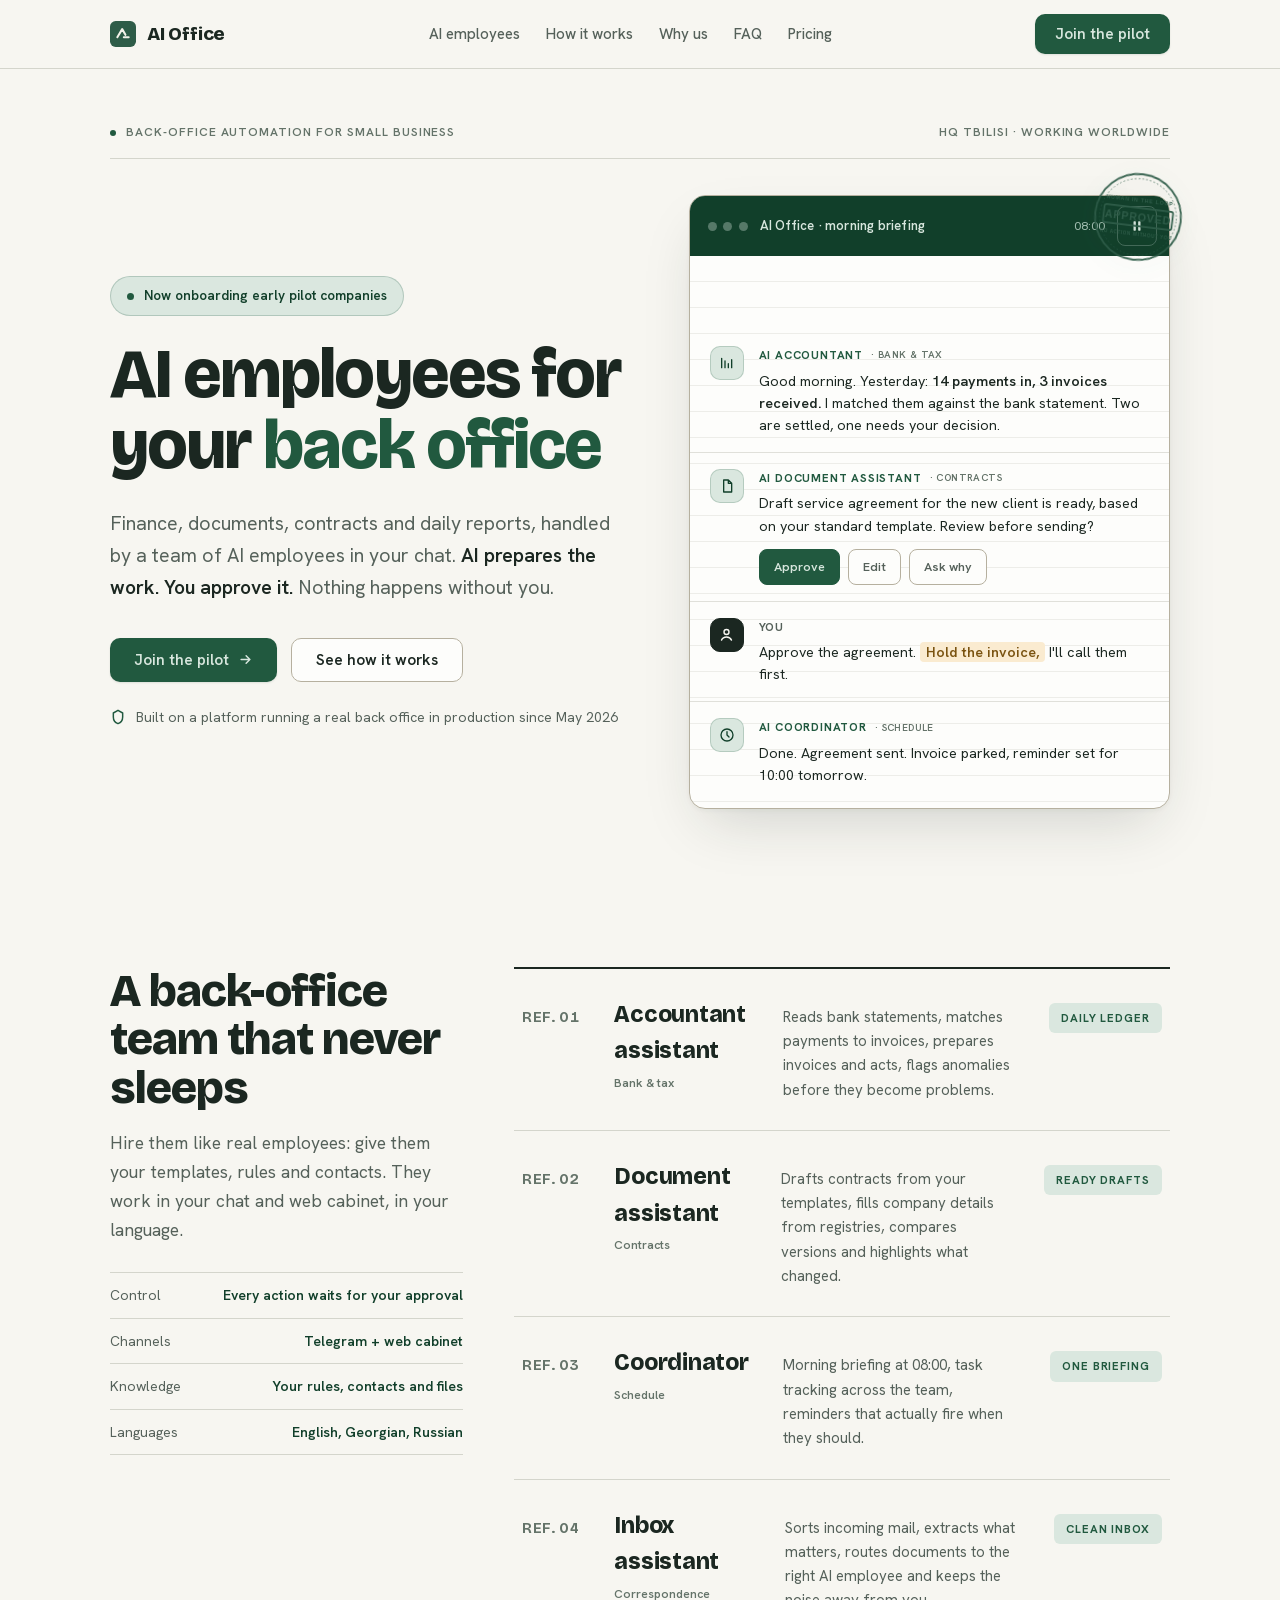
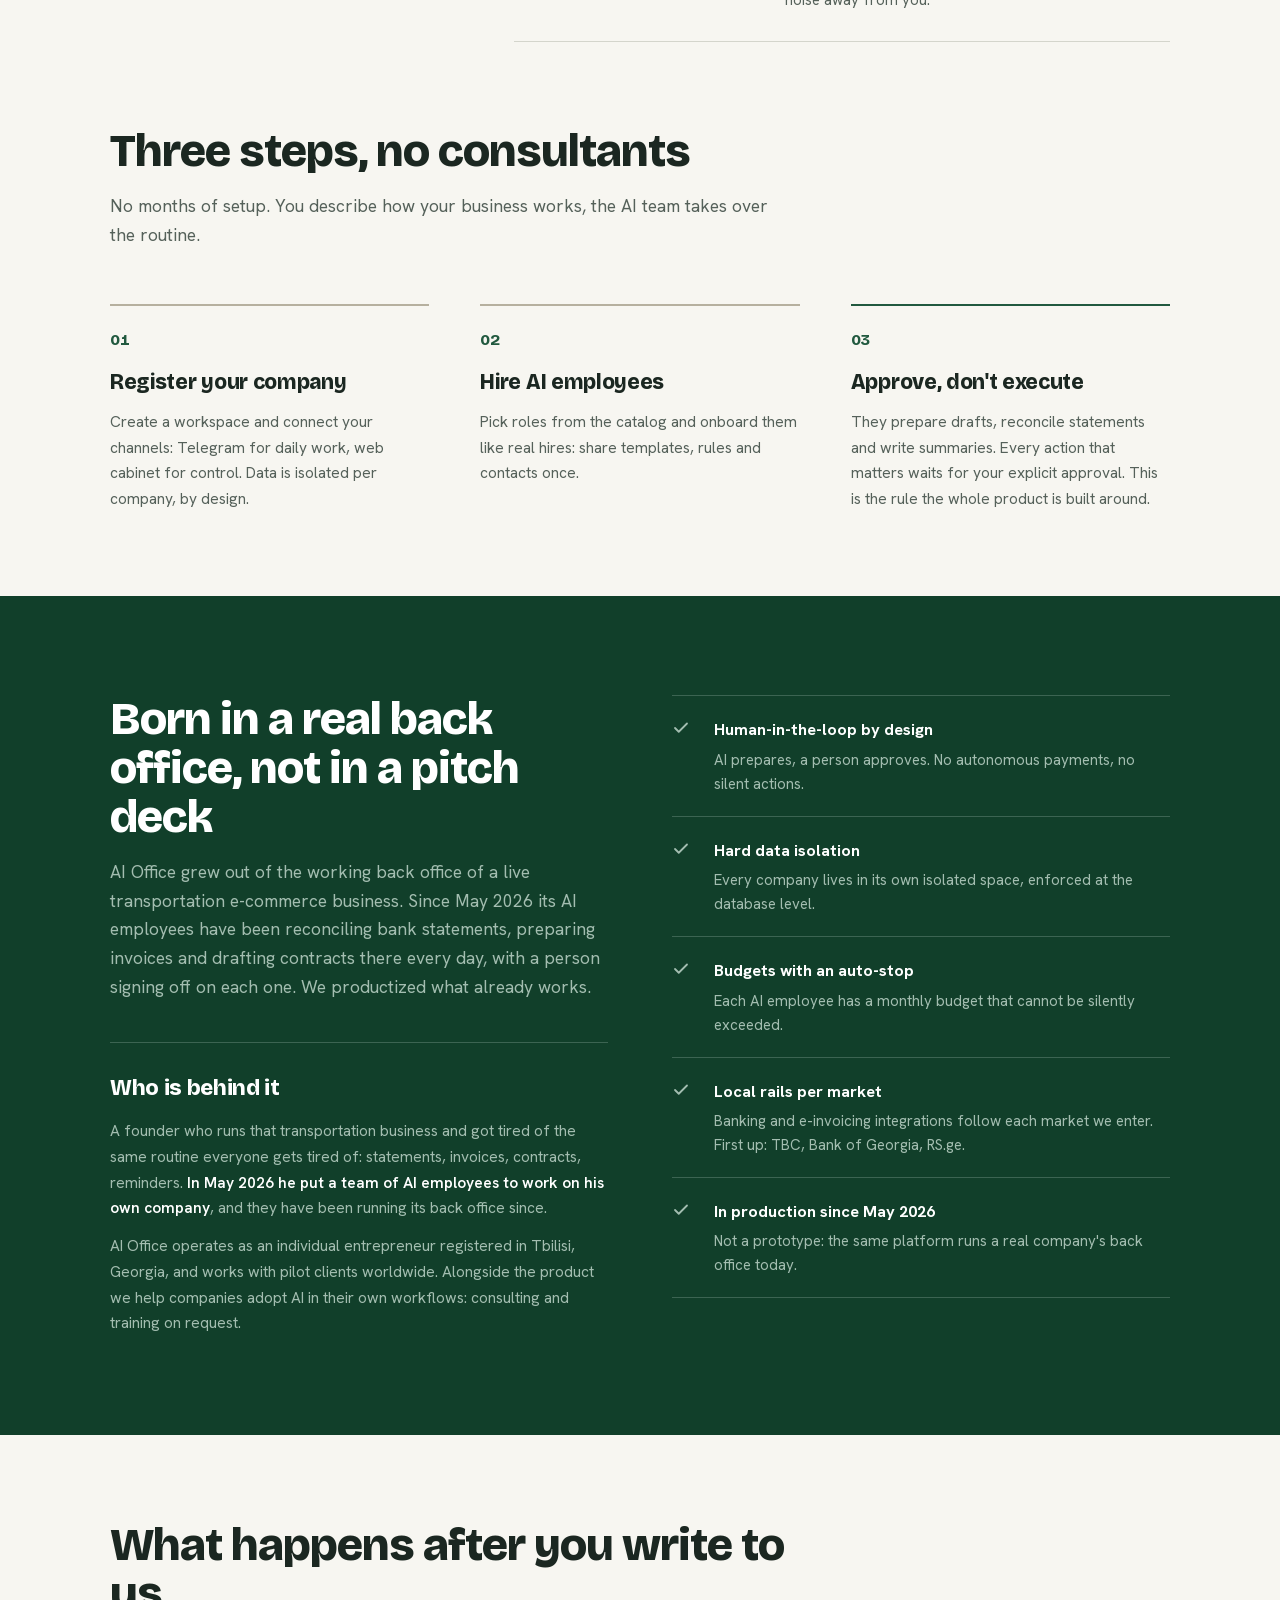
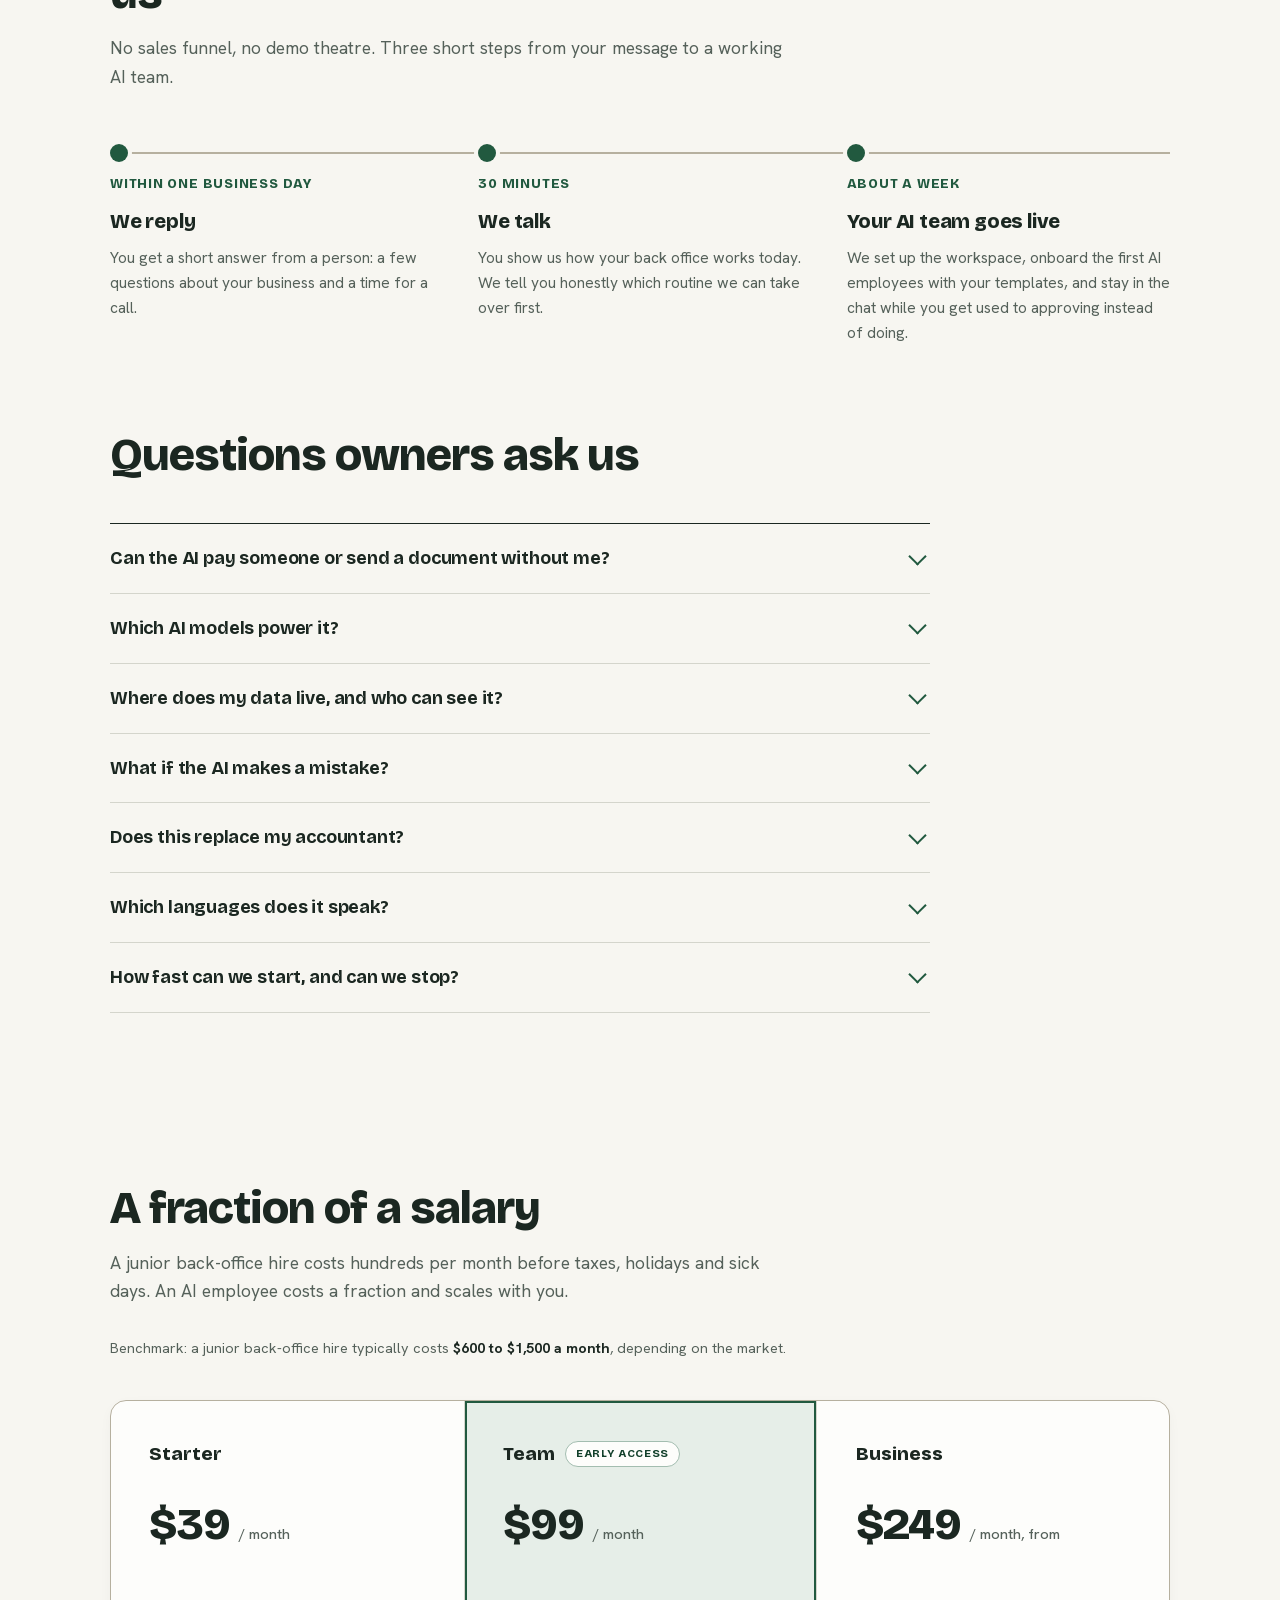
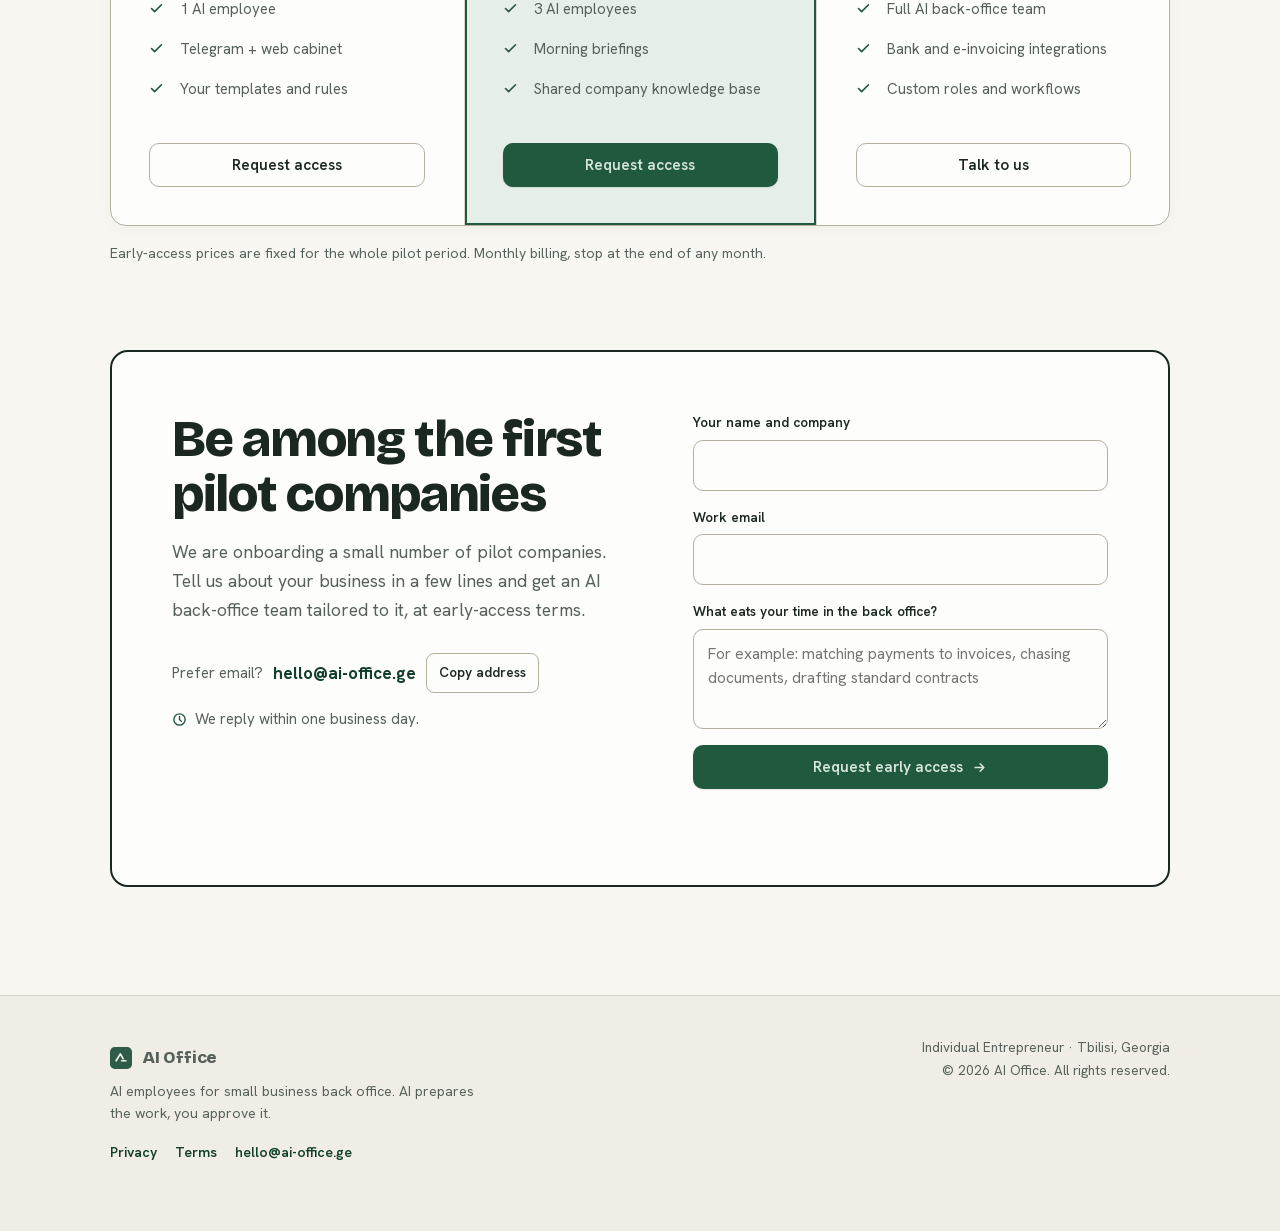
==== commit 33b39fa9: "Round 1 polish: self-hosted fonts, shared base.css, chat pause, timeline, request form, a11y - fonts" ====
--- a/index.html
+++ b/index.html
@@ -16,71 +16,13 @@
 <meta name="twitter:card" content="summary_large_image">
 <meta name="theme-color" content="#2e5c48">
 <link rel="icon" href="data:image/svg+xml,%3Csvg xmlns='http://www.w3.org/2000/svg' viewBox='0 0 64 64'%3E%3Crect width='64' height='64' rx='14' fill='%232e5c48'/%3E%3Cpath d='M18 40 L30 20 L38 34 M34 40 L46 40' stroke='%23f4f2ea' stroke-width='5' stroke-linecap='round' stroke-linejoin='round' fill='none'/%3E%3C/svg%3E">
-<link rel="preconnect" href="https://fonts.googleapis.com">
-<link rel="preconnect" href="https://fonts.gstatic.com" crossorigin>
-<link href="https://fonts.googleapis.com/css2?family=Bricolage+Grotesque:opsz,wght@12..96,600;12..96,800&family=Hanken+Grotesk:wght@400;500;600;700&display=swap" rel="stylesheet">
+<link rel="preload" href="/assets/fonts/bricolage-latin.woff2" as="font" type="font/woff2" crossorigin>
+<link rel="preload" href="/assets/fonts/hanken-latin.woff2" as="font" type="font/woff2" crossorigin>
+<link rel="stylesheet" href="/assets/base.css">
 <script type="application/ld+json">
 {"@context":"https://schema.org","@type":"SoftwareApplication","name":"AI Office","applicationCategory":"BusinessApplication","operatingSystem":"Web, Telegram","url":"https://ai-office.ge/","description":"AI employees for small business back office. AI prepares the work, you approve it.","offers":{"@type":"Offer","price":"39","priceCurrency":"USD","description":"Early-access pilot pricing, from $39 per month"}}
 </script>
 <style>
-  :root{
-    --paper:#f6f4ee;   --paper:oklch(97.2% 0.007 95);
-    --paper2:#eeebe2;  --paper2:oklch(94.6% 0.011 95);
-    --white:#fdfdfb;
-    --ink:#22302a;     --ink:oklch(26% 0.021 160);
-    --ink2:#5b6a62;    --ink2:oklch(48% 0.018 160);
-    --ink3:#647369;
-    --line:#d9d5c9;    --line:oklch(87% 0.012 110);
-    --line2:#b6b09f;
-    --green:#2e5c48;   --green:oklch(42% 0.075 160);
-    --green-deep:#1f4234; --green-deep:oklch(33% 0.062 160);
-    --green-ink:#dbe8df;  --green-ink:oklch(91% 0.02 160);
-    --green-dim:#a3bdb0;
-    --tint:#e3e9e2;    --tint:oklch(91.5% 0.017 160);
-    --amber-ink:#7a5310; --amber-soft:#faebd0;
-    --d:"Bricolage Grotesque",Georgia,serif;
-    --b:"Hanken Grotesk",-apple-system,"Segoe UI",sans-serif;
-    --ease:cubic-bezier(.16,1,.3,1);
-  }
-  *{margin:0;padding:0;box-sizing:border-box}
-  html{scroll-behavior:smooth}
-  body{background:var(--paper);background-image:radial-gradient(var(--line) .65px,transparent .65px);background-size:28px 28px;color:var(--ink);font:16.5px/1.6 var(--b);-webkit-font-smoothing:antialiased;font-feature-settings:"tnum";overflow-x:hidden}
-  a{color:inherit;text-decoration:none}
-  img{max-width:100%;display:block}
-  button{font:inherit;color:inherit;background:none;border:0;cursor:pointer}
-  .wrap{max-width:1140px;margin:0 auto;padding:0 clamp(20px,4vw,40px)}
-  ::selection{background:var(--green);color:var(--green-ink)}
-  :focus-visible{outline:2px solid var(--green);outline-offset:3px;border-radius:6px}
-  .sr{position:absolute;width:1px;height:1px;overflow:hidden;clip:rect(0 0 0 0);white-space:nowrap}
-  .kicker{font-size:12px;font-weight:700;letter-spacing:.1em;text-transform:uppercase;color:var(--green);margin-bottom:14px}
-
-  /* ---------- nav ---------- */
-  nav{position:sticky;top:0;z-index:50;background:color-mix(in oklab,var(--paper) 92%,transparent);backdrop-filter:blur(12px);border-bottom:1px solid var(--line)}
-  .nav-in{display:flex;align-items:center;justify-content:space-between;height:68px;gap:16px}
-  .logo{display:flex;align-items:center;gap:11px;font-family:var(--d);font-weight:800;font-size:19px;letter-spacing:-.2px}
-  .nav-links{display:flex;gap:30px;font-size:15px;font-weight:500;color:var(--ink2)}
-  .nav-links a{position:relative;padding:6px 0;transition:color .18s}
-  .nav-links a:hover{color:var(--ink)}
-  .nav-links a::after{content:"";position:absolute;left:0;right:0;bottom:0;height:1.5px;background:var(--green);transform:scaleX(0);transform-origin:left;transition:transform .22s var(--ease)}
-  .nav-links a:hover::after{transform:scaleX(1)}
-  .nav-right{display:flex;align-items:center;gap:12px}
-  .burger{display:none;width:44px;height:44px;border-radius:10px;border:1px solid var(--line2);background:var(--white);place-items:center}
-  .burger svg{display:block}
-  .mobile-menu{display:none;border-top:1px solid var(--line);background:var(--paper);padding:10px 0 18px}
-  .mobile-menu a{display:block;padding:13px clamp(20px,4vw,40px);font-size:17px;font-weight:600;color:var(--ink)}
-  .mobile-menu a + a{border-top:1px solid color-mix(in oklab,var(--line) 60%,transparent)}
-  body.menu-open .mobile-menu{display:block}
-  @media(max-width:820px){.nav-links{display:none}.burger{display:grid}.nav-right .btn{display:none}}
-
-  .btn{display:inline-flex;align-items:center;justify-content:center;gap:9px;padding:13px 24px;border-radius:10px;font-weight:600;font-size:15.5px;line-height:1;min-height:44px;transition:transform .18s var(--ease),background .18s,border-color .18s,box-shadow .18s}
-  .btn svg{transition:transform .18s var(--ease)}
-  .btn-green{background:var(--green);color:var(--green-ink);box-shadow:0 1px 2px rgba(31,66,52,.12)}
-  .btn-green:hover{background:var(--green-deep);transform:translateY(-1px);box-shadow:0 6px 14px -3px rgba(31,66,52,.22)}
-  .btn-green:hover svg{transform:translateX(3px)}
-  .btn-quiet{border:1px solid var(--line2);color:var(--ink);background:var(--white)}
-  .btn-quiet:hover{border-color:var(--ink);transform:translateY(-1px)}
-  nav .btn{padding:11px 20px;min-height:40px}
-
   /* ---------- hero ---------- */
   .hero{padding:clamp(40px,6vh,72px) 0 clamp(54px,8vh,92px)}
   .folio{display:flex;align-items:center;justify-content:space-between;gap:12px;flex-wrap:wrap;padding-bottom:16px;margin-bottom:clamp(30px,4vh,48px);border-bottom:1px solid var(--line);font-size:12px;font-weight:600;letter-spacing:.08em;text-transform:uppercase;color:var(--ink3)}
@@ -98,7 +40,7 @@
   .lead b{color:var(--ink);font-weight:600}
   .hero-cta{display:flex;gap:14px;flex-wrap:wrap;align-items:center}
   .hero-note{margin-top:24px;font-size:14px;color:var(--ink2);display:flex;align-items:center;gap:10px}
-  .hero-note svg{flex:none}
+  .hero-note svg{flex:none;color:var(--green)}
 
   @media (prefers-reduced-motion:no-preference){
     .rise{opacity:0;transform:translateY(18px);animation:rise .9s var(--ease) forwards}
@@ -112,14 +54,18 @@
   .win-wrap{position:relative}
   .stamp{position:absolute;top:-24px;right:-14px;z-index:5;width:92px;transform:rotate(7deg);pointer-events:none;filter:drop-shadow(0 4px 10px rgba(46,92,72,.15))}
   .win{background:var(--white);border:1px solid var(--line2);border-radius:16px;box-shadow:0 2px 4px rgba(30,40,35,.04),0 24px 56px -16px rgba(30,40,35,.18);overflow:hidden}
-  .win-bar{display:flex;align-items:center;gap:12px;padding:14px 18px;background:var(--green-deep);color:var(--green-ink)}
+  .win-bar{display:flex;align-items:center;gap:12px;padding:10px 12px 10px 18px;background:var(--green-deep);color:var(--green-ink)}
   .win-bar .dots{display:flex;gap:6.5px}
   .win-bar .dots i{width:9px;height:9px;border-radius:50%;background:color-mix(in oklab,var(--green-ink) 35%,transparent)}
-  .win-bar .t{font-size:13px;font-weight:600;letter-spacing:.2px}
+  .win-bar .t{font-size:13px;font-weight:600;letter-spacing:.2px;white-space:nowrap;overflow:hidden;text-overflow:ellipsis;min-width:0}
+  @media(max-width:600px){.win-bar .brand{display:none}}
   .win-bar time{margin-left:auto;font-size:12.5px;color:var(--green-dim);font-variant-numeric:tabular-nums}
+  .pause{width:40px;height:40px;border-radius:8px;display:grid;place-items:center;color:var(--green-ink);border:1px solid color-mix(in oklab,var(--green-ink) 25%,transparent)}
+  .pause:hover{background:color-mix(in oklab,var(--green-ink) 14%,transparent)}
+  .pause:focus-visible{outline-color:var(--green-ink)}
   .feed{padding:6px 0;background-image:linear-gradient(to bottom,transparent 96%,color-mix(in oklab,var(--line) 40%,transparent) 96%);background-size:100% 26px}
   body.chat-anim .feed{height:552px;display:flex;flex-direction:column;justify-content:flex-end;overflow:hidden}
-  @media(max-width:600px){body.chat-anim .feed{height:596px}}
+  @media(max-width:600px){body.chat-anim .feed{height:470px}.stamp{display:none}}
   .entry{display:grid;grid-template-columns:36px 1fr;gap:13px;padding:16px 20px}
   .entry + .entry,.divider + .entry{border-top:1px solid color-mix(in oklab,var(--line) 70%,transparent)}
   .entry.in,.divider.in{animation:msgIn .5s var(--ease) both}
@@ -174,26 +120,39 @@
   .step p{color:var(--ink2);font-size:15.5px;line-height:1.64}
   @media(max-width:760px){.steps{grid-template-columns:1fr;gap:28px}}
 
-  /* why (drench) */
+  /* why + who (drench) */
   .drench{background:var(--green-deep);color:var(--green-ink);padding:clamp(74px,11vh,120px) 0}
-  .drench-grid{display:grid;grid-template-columns:minmax(0,5fr) minmax(0,7fr);gap:clamp(36px,5vw,76px);align-items:start}
+  .drench-grid{display:grid;grid-template-columns:minmax(0,6fr) minmax(0,6fr);gap:clamp(36px,5vw,76px);align-items:start}
   @media(max-width:920px){.drench-grid{grid-template-columns:1fr;gap:36px}}
   .drench h2{color:#fff}
   .drench .sub{color:var(--green-dim)}
-  .drench .since{margin-top:26px;font-size:13.5px;color:var(--green-dim);display:flex;align-items:center;gap:10px}
   .facts{list-style:none;border-top:1px solid color-mix(in oklab,var(--green-ink) 22%,transparent)}
-  .facts li{display:grid;grid-template-columns:28px 1fr;gap:14px;padding:22px 0;border-bottom:1px solid color-mix(in oklab,var(--green-ink) 22%,transparent)}
-  .facts svg{margin-top:3px}
+  .facts li{display:grid;grid-template-columns:28px 1fr;gap:14px;padding:20px 0;border-bottom:1px solid color-mix(in oklab,var(--green-ink) 22%,transparent)}
+  .facts svg{margin-top:3px;color:var(--green-dim)}
   .facts b{display:block;font-weight:700;font-size:16.5px;color:#fff;margin-bottom:5px}
   .facts p{font-size:15px;line-height:1.6;color:var(--green-dim)}
-
-  /* next */
-  .next{display:grid;grid-template-columns:repeat(3,1fr);gap:clamp(20px,3vw,40px);margin-top:48px}
-  .next div{padding:24px 26px;background:var(--white);border:1px solid var(--line);border-radius:14px}
-  .next .t{font-family:var(--d);font-weight:800;font-size:13px;color:var(--green);letter-spacing:.06em;text-transform:uppercase;margin-bottom:10px}
-  .next h3{font-family:var(--d);font-weight:800;font-size:19px;margin-bottom:8px;letter-spacing:-.01em}
-  .next p{color:var(--ink2);font-size:15px;line-height:1.6}
-  @media(max-width:760px){.next{grid-template-columns:1fr}}
+  .who-block{margin-top:40px;padding-top:28px;border-top:1px solid color-mix(in oklab,var(--green-ink) 22%,transparent)}
+  .who-block h3{font-family:var(--d);font-weight:800;font-size:22px;color:#fff;letter-spacing:-.015em;margin-bottom:12px}
+  .who-block p{color:var(--green-dim);font-size:15.5px;line-height:1.66;max-width:60ch}
+  .who-block p + p{margin-top:12px}
+  .who-block b{color:#fff;font-weight:600}
+
+  /* timeline */
+  .timeline{list-style:none;display:grid;grid-template-columns:repeat(3,1fr);gap:clamp(24px,3.5vw,48px);margin-top:52px;counter-reset:tl}
+  .timeline li{position:relative;padding-top:30px}
+  .timeline li::before{content:"";position:absolute;left:0;right:calc(-1 * clamp(24px,3.5vw,48px));top:8px;height:2px;background:var(--line2)}
+  .timeline li:last-child::before{right:0}
+  .timeline li::after{content:"";position:absolute;left:0;top:0;width:18px;height:18px;border-radius:50%;background:var(--green);box-shadow:0 0 0 4px var(--paper)}
+  .timeline .t{font-family:var(--d);font-weight:800;font-size:13px;color:var(--green);letter-spacing:.06em;text-transform:uppercase;margin-bottom:10px}
+  .timeline h3{font-family:var(--d);font-weight:800;font-size:20px;margin-bottom:8px;letter-spacing:-.01em}
+  .timeline p{color:var(--ink2);font-size:15.5px;line-height:1.62;max-width:34em}
+  @media(max-width:760px){
+    .timeline{grid-template-columns:1fr;gap:28px;padding-left:30px}
+    .timeline li{padding-top:0}
+    .timeline li::before{left:-22px;right:auto;top:6px;bottom:-30px;width:2px;height:auto}
+    .timeline li:last-child::before{display:none}
+    .timeline li::after{left:-30px;top:2px}
+  }
 
   /* faq */
   .faq{margin-top:44px;border-top:1px solid var(--ink);max-width:820px}
@@ -204,16 +163,8 @@
   .faq details[open] summary::after{transform:translateY(-30%) rotate(-135deg)}
   .faq details p{color:var(--ink2);font-size:15.5px;line-height:1.65;padding:0 0 22px;max-width:62ch}
 
-  /* about */
-  .about{background:var(--paper2);border-top:1px solid var(--line);border-bottom:1px solid var(--line)}
-  .about-grid{display:grid;grid-template-columns:minmax(0,5fr) minmax(0,7fr);gap:clamp(28px,5vw,72px);align-items:start}
-  @media(max-width:860px){.about-grid{grid-template-columns:1fr}}
-  .about p{color:var(--ink2);font-size:16.5px;line-height:1.68;max-width:60ch}
-  .about p + p{margin-top:14px}
-  .about p b{color:var(--ink);font-weight:600}
-
   /* pricing */
-  .bench{display:flex;align-items:center;gap:14px;flex-wrap:wrap;margin:30px 0 40px;font-size:14.5px;color:var(--ink2)}
+  .bench{margin:30px 0 40px;font-size:14.5px;color:var(--ink2)}
   .bench strong{color:var(--ink);font-weight:700}
   .plans{display:grid;grid-template-columns:repeat(3,1fr);border:1px solid var(--line2);border-radius:16px;overflow:hidden;background:var(--white);box-shadow:0 4px 16px -4px rgba(30,40,35,.06)}
   .plan{padding:clamp(28px,3vw,40px);display:flex;flex-direction:column}
@@ -225,40 +176,47 @@
   .amt span{font-family:var(--b);font-size:14.5px;font-weight:500;color:var(--ink2);letter-spacing:0}
   .plan ul{list-style:none;margin:24px 0 34px;flex:1}
   .plan li{display:grid;grid-template-columns:20px 1fr;gap:11px;padding:8px 0;font-size:15px;color:var(--ink2)}
-  .plan li svg{margin-top:4px}
+  .plan li svg{margin-top:4px;color:var(--green)}
   .plan .btn{width:100%}
   .plans-note{margin-top:16px;font-size:14px;color:var(--ink2)}
   @media(max-width:880px){.plans{grid-template-columns:1fr}.plan + .plan{border-left:0;border-top:1px solid var(--line)}}
 
-  /* cta */
+  /* cta + form */
   .cta{padding-bottom:clamp(84px,12vh,130px)}
-  .cta-card{background:var(--white);border:2px solid var(--ink);border-radius:18px;padding:clamp(36px,5vw,64px)}
-  .cta-in{display:grid;grid-template-columns:1.4fr 1fr;gap:clamp(28px,5vw,64px);align-items:center}
+  .cta-card{background:var(--white);border:2px solid var(--ink);border-radius:18px;padding:clamp(32px,5vw,60px)}
+  .cta-in{display:grid;grid-template-columns:1.1fr 1fr;gap:clamp(28px,5vw,64px);align-items:start}
   @media(max-width:880px){.cta-in{grid-template-columns:1fr}}
-  .cta h2{font-size:clamp(32px,4.2vw,54px);letter-spacing:-.025em}
-  .cta-side{display:flex;flex-direction:column;gap:14px;align-items:stretch}
-  .copy-row{display:flex;align-items:center;gap:10px;flex-wrap:wrap;font-size:15px;color:var(--ink2)}
-  .copy-row code{font-family:var(--b);font-weight:600;color:var(--green-deep)}
-  .copy-btn{min-height:36px;padding:8px 12px;border-radius:8px;border:1px solid var(--line2);font-size:13.5px;font-weight:600;color:var(--ink);background:var(--white)}
+  .cta h2{font-size:clamp(32px,4.2vw,52px);letter-spacing:-.025em}
+  .cta-alt{margin-top:26px;font-size:15px;color:var(--ink2);display:flex;flex-direction:column;gap:12px}
+  .mail-line{display:flex;align-items:center;gap:10px;flex-wrap:wrap}
+  .mail-line a{font-weight:700;color:var(--green-deep);font-size:17px;display:inline-flex;align-items:center;min-height:44px}
+  .copy-btn{min-height:40px;padding:8px 12px;border-radius:8px;border:1px solid var(--line2);font-size:13.5px;font-weight:600;color:var(--ink);background:var(--white)}
   .copy-btn:hover{border-color:var(--ink)}
-  .cta-reply{font-size:14px;color:var(--ink2);display:flex;align-items:center;gap:8px}
-
-  /* footer */
-  footer{border-top:1px solid var(--line);padding:40px 0 56px;font-size:14px;color:var(--ink2);background:var(--paper2)}
-  .foot{display:flex;justify-content:space-between;gap:28px;flex-wrap:wrap;align-items:flex-start}
-  .foot .logo{font-size:17px}
-  .foot-col{max-width:380px;line-height:1.6}
-  .foot-links{display:flex;gap:18px;flex-wrap:wrap;margin-top:10px}
-  .foot-links a{color:var(--green-deep);font-weight:600;padding:11px 0;display:inline-block}
-  .foot-legal{font-size:13.5px;line-height:1.7;color:var(--ink2);text-align:right}
-  @media(max-width:600px){.foot-legal{text-align:left}}
+  .cta-reply{display:flex;align-items:center;gap:8px}
+  .cta-reply svg{color:var(--green);flex:none}
+  .pilot-form{display:grid;gap:16px}
+  .field{display:grid;gap:6px}
+  .field label{font-size:13.5px;font-weight:600}
+  .field input,.field textarea{width:100%;padding:12px 14px;border:1px solid var(--line2);border-radius:10px;background:var(--white);font-size:15.5px;min-height:46px}
+  .field textarea{min-height:100px;resize:vertical}
+  .field input:focus-visible,.field textarea:focus-visible{outline:2px solid var(--green);outline-offset:0;border-color:var(--green)}
+  .field .err{display:none;font-size:13px;color:var(--danger)}
+  .field.invalid input,.field.invalid textarea{border-color:var(--danger)}
+  .field.invalid .err{display:block}
+  .form-status{font-size:14.5px;color:var(--ink2);min-height:1.4em}
+  .form-status.ok{color:var(--green-deep);font-weight:600}
+  .form-status.bad{color:var(--danger)}
+  .form-done{background:var(--tint);border-radius:12px;padding:24px 26px}
+  .form-done h3{font-family:var(--d);font-weight:800;font-size:22px;margin-bottom:8px;letter-spacing:-.01em}
+  .form-done p{color:var(--ink2);font-size:15.5px;line-height:1.6}
 </style>
 </head>
 <body>
 
-<nav aria-label="Main">
+<a class="skip" href="#main">Skip to content</a>
+<nav class="site" aria-label="Main">
   <div class="wrap nav-in">
-    <a class="logo" href="#top" aria-label="AI Office, home">
+    <a class="logo" href="/" aria-label="AI Office, home">
       <svg width="26" height="26" viewBox="0 0 64 64" aria-hidden="true"><rect width="64" height="64" rx="14" fill="#2e5c48"/><path d="M18 40 L30 20 L38 34 M34 40 L46 40" stroke="#f4f2ea" stroke-width="5" stroke-linecap="round" stroke-linejoin="round" fill="none"/></svg>
       AI Office
     </a>
@@ -286,7 +244,8 @@
   </div>
 </nav>
 
-<header class="hero" id="top">
+<main id="main">
+<header class="hero">
   <div class="wrap">
     <div class="folio rise">
       <span><i class="dot"></i> Back-office automation for small business</span>
@@ -302,18 +261,21 @@
           <a class="btn btn-quiet" href="#how">See how it works</a>
         </div>
         <p class="hero-note rise d4">
-          <svg width="16" height="16" viewBox="0 0 24 24" fill="none" stroke="#2e5c48" stroke-width="2.2" stroke-linecap="round" stroke-linejoin="round" aria-hidden="true"><path d="M12 2l7 4v6c0 4.6-3 8.6-7 10-4-1.4-7-5.4-7-10V6z"/></svg>
+          <svg width="16" height="16" viewBox="0 0 24 24" fill="none" stroke="currentColor" stroke-width="2.2" stroke-linecap="round" stroke-linejoin="round" aria-hidden="true"><path d="M12 2l7 4v6c0 4.6-3 8.6-7 10-4-1.4-7-5.4-7-10V6z"/></svg>
           Built on a platform running a real back office in production since May 2026
         </p>
       </div>
 
       <div class="win-wrap rise d3">
-        <img class="stamp" src="assets/stamp.svg" alt="" aria-hidden="true">
-        <div class="win" role="img" aria-label="Product preview: a chat where AI employees report and ask for approval">
+        <img class="stamp" src="/assets/stamp.svg" alt="" aria-hidden="true">
+        <div class="win">
           <div class="win-bar">
             <span class="dots" aria-hidden="true"><i></i><i></i><i></i></span>
-            <span class="t">AI Office · <span id="feed-mode">morning briefing</span></span>
+            <span class="t"><span class="brand">AI Office · </span><span id="feed-mode">morning briefing</span></span>
             <time id="feed-time">08:00</time>
+            <button class="pause" id="chat-pause" type="button" aria-label="Pause the demo" aria-pressed="false" hidden>
+              <svg width="14" height="14" viewBox="0 0 24 24" fill="currentColor" aria-hidden="true"><rect x="6" y="4" width="4" height="16" rx="1"/><rect x="14" y="4" width="4" height="16" rx="1"/></svg>
+            </button>
           </div>
           <div class="feed" id="feed" aria-hidden="true">
             <div class="entry">
@@ -357,30 +319,10 @@
       </ul>
     </div>
     <div class="ledger reveal">
-      <div class="row">
-        <span class="n">REF. 01</span>
-        <div><h3>Accountant assistant</h3><span class="dept">Bank &amp; tax</span></div>
-        <p>Reads bank statements, matches payments to invoices, prepares invoices and acts, flags anomalies before they become problems.</p>
-        <span class="out">Daily ledger</span>
-      </div>
-      <div class="row">
-        <span class="n">REF. 02</span>
-        <div><h3>Document assistant</h3><span class="dept">Contracts</span></div>
-        <p>Drafts contracts from your templates, fills company details from registries, compares versions and highlights what changed.</p>
-        <span class="out">Ready drafts</span>
-      </div>
-      <div class="row">
-        <span class="n">REF. 03</span>
-        <div><h3>Coordinator</h3><span class="dept">Schedule</span></div>
-        <p>Morning briefing at 08:00, task tracking across the team, reminders that actually fire when they should.</p>
-        <span class="out">One briefing</span>
-      </div>
-      <div class="row">
-        <span class="n">REF. 04</span>
-        <div><h3>Inbox assistant</h3><span class="dept">Correspondence</span></div>
-        <p>Sorts incoming mail, extracts what matters, routes documents to the right AI employee and keeps the noise away from you.</p>
-        <span class="out">Clean inbox</span>
-      </div>
+      <div class="row"><span class="n">REF. 01</span><div><h3>Accountant assistant</h3><span class="dept">Bank &amp; tax</span></div><p>Reads bank statements, matches payments to invoices, prepares invoices and acts, flags anomalies before they become problems.</p><span class="out">Daily ledger</span></div>
+      <div class="row"><span class="n">REF. 02</span><div><h3>Document assistant</h3><span class="dept">Contracts</span></div><p>Drafts contracts from your templates, fills company details from registries, compares versions and highlights what changed.</p><span class="out">Ready drafts</span></div>
+      <div class="row"><span class="n">REF. 03</span><div><h3>Coordinator</h3><span class="dept">Schedule</span></div><p>Morning briefing at 08:00, task tracking across the team, reminders that actually fire when they should.</p><span class="out">One briefing</span></div>
+      <div class="row"><span class="n">REF. 04</span><div><h3>Inbox assistant</h3><span class="dept">Correspondence</span></div><p>Sorts incoming mail, extracts what matters, routes documents to the right AI employee and keeps the noise away from you.</p><span class="out">Clean inbox</span></div>
     </div>
   </div>
 </section>
@@ -404,13 +346,18 @@
     <div class="reveal">
       <h2>Born in a real back office, not in a pitch deck</h2>
       <p class="sub">AI Office grew out of the working back office of a live transportation e-commerce business. Since May 2026 its AI employees have been reconciling bank statements, preparing invoices and drafting contracts there every day, with a person signing off on each one. We productized what already works.</p>
-      <p class="since"><svg width="16" height="16" viewBox="0 0 24 24" fill="none" stroke="#a3bdb0" stroke-width="2.2" stroke-linecap="round" stroke-linejoin="round" aria-hidden="true"><circle cx="12" cy="12" r="9"/><path d="M12 7v5l3 3"/></svg>In production since May 2026</p>
+      <div class="who-block">
+        <h3>Who is behind it</h3>
+        <p>A founder who runs that transportation business and got tired of the same routine everyone gets tired of: statements, invoices, contracts, reminders. <b>In May 2026 he put a team of AI employees to work on his own company</b>, and they have been running its back office since.</p>
+        <p>AI Office operates as an individual entrepreneur registered in Tbilisi, Georgia, and works with pilot clients worldwide. Alongside the product we help companies adopt AI in their own workflows: consulting and training on request.</p>
+      </div>
     </div>
     <ul class="facts reveal">
-      <li><svg width="18" height="18" viewBox="0 0 24 24" fill="none" stroke="#a3bdb0" stroke-width="2.4" stroke-linecap="round" stroke-linejoin="round" aria-hidden="true"><path d="M20 6L9 17l-5-5"/></svg><div><b>Human-in-the-loop by design</b><p>AI prepares, a person approves. No autonomous payments, no silent actions.</p></div></li>
-      <li><svg width="18" height="18" viewBox="0 0 24 24" fill="none" stroke="#a3bdb0" stroke-width="2.4" stroke-linecap="round" stroke-linejoin="round" aria-hidden="true"><path d="M20 6L9 17l-5-5"/></svg><div><b>Hard data isolation</b><p>Every company lives in its own isolated space, enforced at the database level.</p></div></li>
-      <li><svg width="18" height="18" viewBox="0 0 24 24" fill="none" stroke="#a3bdb0" stroke-width="2.4" stroke-linecap="round" stroke-linejoin="round" aria-hidden="true"><path d="M20 6L9 17l-5-5"/></svg><div><b>Budgets with an auto-stop</b><p>Each AI employee has a monthly budget that cannot be silently exceeded.</p></div></li>
-      <li><svg width="18" height="18" viewBox="0 0 24 24" fill="none" stroke="#a3bdb0" stroke-width="2.4" stroke-linecap="round" stroke-linejoin="round" aria-hidden="true"><path d="M20 6L9 17l-5-5"/></svg><div><b>Local rails per market</b><p>Banking and e-invoicing integrations follow each market we enter. First up: TBC, Bank of Georgia, RS.ge.</p></div></li>
+      <li><svg width="18" height="18" viewBox="0 0 24 24" fill="none" stroke="currentColor" stroke-width="2.4" stroke-linecap="round" stroke-linejoin="round" aria-hidden="true"><path d="M20 6L9 17l-5-5"/></svg><div><b>Human-in-the-loop by design</b><p>AI prepares, a person approves. No autonomous payments, no silent actions.</p></div></li>
+      <li><svg width="18" height="18" viewBox="0 0 24 24" fill="none" stroke="currentColor" stroke-width="2.4" stroke-linecap="round" stroke-linejoin="round" aria-hidden="true"><path d="M20 6L9 17l-5-5"/></svg><div><b>Hard data isolation</b><p>Every company lives in its own isolated space, enforced at the database level.</p></div></li>
+      <li><svg width="18" height="18" viewBox="0 0 24 24" fill="none" stroke="currentColor" stroke-width="2.4" stroke-linecap="round" stroke-linejoin="round" aria-hidden="true"><path d="M20 6L9 17l-5-5"/></svg><div><b>Budgets with an auto-stop</b><p>Each AI employee has a monthly budget that cannot be silently exceeded.</p></div></li>
+      <li><svg width="18" height="18" viewBox="0 0 24 24" fill="none" stroke="currentColor" stroke-width="2.4" stroke-linecap="round" stroke-linejoin="round" aria-hidden="true"><path d="M20 6L9 17l-5-5"/></svg><div><b>Local rails per market</b><p>Banking and e-invoicing integrations follow each market we enter. First up: TBC, Bank of Georgia, RS.ge.</p></div></li>
+      <li><svg width="18" height="18" viewBox="0 0 24 24" fill="none" stroke="currentColor" stroke-width="2.4" stroke-linecap="round" stroke-linejoin="round" aria-hidden="true"><path d="M20 6L9 17l-5-5"/></svg><div><b>In production since May 2026</b><p>Not a prototype: the same platform runs a real company's back office today.</p></div></li>
     </ul>
   </div>
 </section>
@@ -419,39 +366,27 @@
   <div class="wrap">
     <div class="sec-head reveal">
       <h2>What happens after you write to us</h2>
-      <p class="sub">No sales funnel, no demo theatre. Three short steps from your email to a working AI team.</p>
-    </div>
-    <div class="next reveal">
-      <div><div class="t">Within one business day</div><h3>We reply</h3><p>You get a short answer from a person: a few questions about your business and a time for a call.</p></div>
-      <div><div class="t">30 minutes</div><h3>We talk</h3><p>You show us how your back office works today. We tell you honestly which routine we can take over first.</p></div>
-      <div><div class="t">About a week</div><h3>Your AI team goes live</h3><p>We set up the workspace, onboard the first AI employees with your templates, and stay in the chat while you get used to approving instead of doing.</p></div>
-    </div>
+      <p class="sub">No sales funnel, no demo theatre. Three short steps from your message to a working AI team.</p>
+    </div>
+    <ol class="timeline reveal">
+      <li><div class="t">Within one business day</div><h3>We reply</h3><p>You get a short answer from a person: a few questions about your business and a time for a call.</p></li>
+      <li><div class="t">30 minutes</div><h3>We talk</h3><p>You show us how your back office works today. We tell you honestly which routine we can take over first.</p></li>
+      <li><div class="t">About a week</div><h3>Your AI team goes live</h3><p>We set up the workspace, onboard the first AI employees with your templates, and stay in the chat while you get used to approving instead of doing.</p></li>
+    </ol>
   </div>
 </section>
 
 <section id="faq" style="padding-top:0">
   <div class="wrap">
-    <div class="sec-head reveal">
-      <h2>Questions owners ask us</h2>
-    </div>
+    <div class="sec-head reveal"><h2>Questions owners ask us</h2></div>
     <div class="faq reveal">
       <details><summary>Can the AI pay someone or send a document without me?</summary><p>No. AI employees prepare drafts, reconciliations and summaries, then stop and wait. Payments, sending documents and anything else that matters happen only after you press Approve. This rule is built into the product, not into a setting you could forget to switch on.</p></details>
       <details><summary>Which AI models power it?</summary><p>Current frontier models from the leading providers, accessed through their business APIs. Under those API terms your data is not used to train their models. We pick the model per task: a stronger one for contracts, a cheaper one for routine sorting, so quality stays high and the bill stays small.</p></details>
       <details><summary>Where does my data live, and who can see it?</summary><p>Each company has its own isolated space, enforced at the database level, so one client can never see another. Documents are processed only to do the task you asked for. We do not sell or share data, and the exact hosting and data flows are written into your pilot agreement before anything is uploaded.</p></details>
-      <details><summary>What if the AI makes a mistake?</summary><p>Then you see it before it matters. Every draft comes with its reasoning, you can ask why, edit, or reject. In practice mistakes surface as a question in your chat, not as a wrong payment in your bank. The AI also learns your corrections, so the same mistake rarely comes back.</p></details>
+      <details><summary>What if the AI makes a mistake?</summary><p>Then you see it before it matters. Every draft comes with its reasoning; you can ask why, edit, or reject. In practice mistakes surface as a question in your chat, not as a wrong payment in your bank. The AI also learns your corrections, so the same mistake rarely comes back.</p></details>
       <details><summary>Does this replace my accountant?</summary><p>No, and it is not meant to. It replaces the hours your accountant or you spend matching payments, retyping details and chasing documents. The professional judgement, the signature and the responsibility stay with people.</p></details>
       <details><summary>Which languages does it speak?</summary><p>English, Georgian and Russian in chat and in documents. Your team writes in whatever language it already uses.</p></details>
       <details><summary>How fast can we start, and can we stop?</summary><p>A pilot goes live in about a week after the first call. Pricing is monthly with early-access terms fixed for the pilot period, and you can stop at the end of any month. Your data is exported to you on request.</p></details>
-    </div>
-  </div>
-</section>
-
-<section class="about" id="about">
-  <div class="wrap about-grid">
-    <div class="reveal"><h2>Who is behind it</h2></div>
-    <div class="reveal">
-      <p>AI Office is built by a founder who runs a transportation e-commerce business and got tired of the same back-office routine everyone gets tired of: statements, invoices, contracts, reminders. <b>In May 2026 he put a team of AI employees to work on his own company.</b> They have been running its back office since, with a person approving each step. This product is that setup, made available to other companies.</p>
-      <p>The company operates as an individual entrepreneur registered in Tbilisi, Georgia, and works with pilot clients worldwide. Alongside the product we help companies adopt AI in their own workflows: consulting and training on request.</p>
     </div>
   </div>
 </section>
@@ -468,9 +403,9 @@
         <div class="name">Starter</div>
         <div class="amt">$39 <span>/ month</span></div>
         <ul>
-          <li><svg width="15" height="15" viewBox="0 0 24 24" fill="none" stroke="#2e5c48" stroke-width="2.6" stroke-linecap="round" stroke-linejoin="round" aria-hidden="true"><path d="M20 6L9 17l-5-5"/></svg>1 AI employee</li>
-          <li><svg width="15" height="15" viewBox="0 0 24 24" fill="none" stroke="#2e5c48" stroke-width="2.6" stroke-linecap="round" stroke-linejoin="round" aria-hidden="true"><path d="M20 6L9 17l-5-5"/></svg>Telegram + web cabinet</li>
-          <li><svg width="15" height="15" viewBox="0 0 24 24" fill="none" stroke="#2e5c48" stroke-width="2.6" stroke-linecap="round" stroke-linejoin="round" aria-hidden="true"><path d="M20 6L9 17l-5-5"/></svg>Your templates and rules</li>
+          <li><svg width="15" height="15" viewBox="0 0 24 24" fill="none" stroke="currentColor" stroke-width="2.6" stroke-linecap="round" stroke-linejoin="round" aria-hidden="true"><path d="M20 6L9 17l-5-5"/></svg>1 AI employee</li>
+          <li><svg width="15" height="15" viewBox="0 0 24 24" fill="none" stroke="currentColor" stroke-width="2.6" stroke-linecap="round" stroke-linejoin="round" aria-hidden="true"><path d="M20 6L9 17l-5-5"/></svg>Telegram + web cabinet</li>
+          <li><svg width="15" height="15" viewBox="0 0 24 24" fill="none" stroke="currentColor" stroke-width="2.6" stroke-linecap="round" stroke-linejoin="round" aria-hidden="true"><path d="M20 6L9 17l-5-5"/></svg>Your templates and rules</li>
         </ul>
         <a class="btn btn-quiet" href="#cta">Request access</a>
       </div>
@@ -478,9 +413,9 @@
         <div class="name">Team <span class="early">Early access</span></div>
         <div class="amt">$99 <span>/ month</span></div>
         <ul>
-          <li><svg width="15" height="15" viewBox="0 0 24 24" fill="none" stroke="#2e5c48" stroke-width="2.6" stroke-linecap="round" stroke-linejoin="round" aria-hidden="true"><path d="M20 6L9 17l-5-5"/></svg>3 AI employees</li>
-          <li><svg width="15" height="15" viewBox="0 0 24 24" fill="none" stroke="#2e5c48" stroke-width="2.6" stroke-linecap="round" stroke-linejoin="round" aria-hidden="true"><path d="M20 6L9 17l-5-5"/></svg>Morning briefings</li>
-          <li><svg width="15" height="15" viewBox="0 0 24 24" fill="none" stroke="#2e5c48" stroke-width="2.6" stroke-linecap="round" stroke-linejoin="round" aria-hidden="true"><path d="M20 6L9 17l-5-5"/></svg>Shared company knowledge base</li>
+          <li><svg width="15" height="15" viewBox="0 0 24 24" fill="none" stroke="currentColor" stroke-width="2.6" stroke-linecap="round" stroke-linejoin="round" aria-hidden="true"><path d="M20 6L9 17l-5-5"/></svg>3 AI employees</li>
+          <li><svg width="15" height="15" viewBox="0 0 24 24" fill="none" stroke="currentColor" stroke-width="2.6" stroke-linecap="round" stroke-linejoin="round" aria-hidden="true"><path d="M20 6L9 17l-5-5"/></svg>Morning briefings</li>
+          <li><svg width="15" height="15" viewBox="0 0 24 24" fill="none" stroke="currentColor" stroke-width="2.6" stroke-linecap="round" stroke-linejoin="round" aria-hidden="true"><path d="M20 6L9 17l-5-5"/></svg>Shared company knowledge base</li>
         </ul>
         <a class="btn btn-green" href="#cta">Request access</a>
       </div>
@@ -488,9 +423,9 @@
         <div class="name">Business</div>
         <div class="amt">$249 <span>/ month, from</span></div>
         <ul>
-          <li><svg width="15" height="15" viewBox="0 0 24 24" fill="none" stroke="#2e5c48" stroke-width="2.6" stroke-linecap="round" stroke-linejoin="round" aria-hidden="true"><path d="M20 6L9 17l-5-5"/></svg>Full AI back-office team</li>
-          <li><svg width="15" height="15" viewBox="0 0 24 24" fill="none" stroke="#2e5c48" stroke-width="2.6" stroke-linecap="round" stroke-linejoin="round" aria-hidden="true"><path d="M20 6L9 17l-5-5"/></svg>Bank and e-invoicing integrations</li>
-          <li><svg width="15" height="15" viewBox="0 0 24 24" fill="none" stroke="#2e5c48" stroke-width="2.6" stroke-linecap="round" stroke-linejoin="round" aria-hidden="true"><path d="M20 6L9 17l-5-5"/></svg>Custom roles and workflows</li>
+          <li><svg width="15" height="15" viewBox="0 0 24 24" fill="none" stroke="currentColor" stroke-width="2.6" stroke-linecap="round" stroke-linejoin="round" aria-hidden="true"><path d="M20 6L9 17l-5-5"/></svg>Full AI back-office team</li>
+          <li><svg width="15" height="15" viewBox="0 0 24 24" fill="none" stroke="currentColor" stroke-width="2.6" stroke-linecap="round" stroke-linejoin="round" aria-hidden="true"><path d="M20 6L9 17l-5-5"/></svg>Bank and e-invoicing integrations</li>
+          <li><svg width="15" height="15" viewBox="0 0 24 24" fill="none" stroke="currentColor" stroke-width="2.6" stroke-linecap="round" stroke-linejoin="round" aria-hidden="true"><path d="M20 6L9 17l-5-5"/></svg>Custom roles and workflows</li>
         </ul>
         <a class="btn btn-quiet" href="#cta">Talk to us</a>
       </div>
@@ -506,28 +441,48 @@
         <div>
           <h2>Be among the first pilot companies</h2>
           <p class="sub">We are onboarding a small number of pilot companies. Tell us about your business in a few lines and get an AI back-office team tailored to it, at early-access terms.</p>
+          <div class="cta-alt">
+            <div class="mail-line">Prefer email? <a href="mailto:hello@ai-office.ge">hello@ai-office.ge</a> <button class="copy-btn" id="copy-mail" type="button">Copy address</button></div>
+            <p class="cta-reply"><svg width="15" height="15" viewBox="0 0 24 24" fill="none" stroke="currentColor" stroke-width="2.2" stroke-linecap="round" stroke-linejoin="round" aria-hidden="true"><circle cx="12" cy="12" r="9"/><path d="M12 7v5l3 3"/></svg>We reply within one business day.</p>
+          </div>
         </div>
-        <div class="cta-side">
-          <a class="btn btn-green" href="mailto:hello@ai-office.ge?subject=AI%20Office%20pilot%20request&body=Hi%2C%0A%0AOur%20company%3A%20%0AWhat%20we%20do%3A%20%0AWhat%20eats%20our%20time%20in%20the%20back%20office%3A%20%0A%0AThanks">Request early access <svg width="15" height="15" viewBox="0 0 24 24" fill="none" stroke="currentColor" stroke-width="2.4" stroke-linecap="round" stroke-linejoin="round" aria-hidden="true"><path d="M5 12h14M13 6l6 6-6 6"/></svg></a>
-          <div class="copy-row">or write to <code id="mail-text">hello@ai-office.ge</code> <button class="copy-btn" id="copy-mail" type="button">Copy address</button></div>
-          <p class="cta-reply"><svg width="15" height="15" viewBox="0 0 24 24" fill="none" stroke="#2e5c48" stroke-width="2.2" stroke-linecap="round" stroke-linejoin="round" aria-hidden="true"><circle cx="12" cy="12" r="9"/><path d="M12 7v5l3 3"/></svg>We reply within one business day.</p>
-        </div>
+        <form class="pilot-form" id="pilot-form" action="https://formspree.io/f/FORMSPREE_ID" method="POST" novalidate>
+          <div class="field">
+            <label for="f-name">Your name and company</label>
+            <input id="f-name" name="name" type="text" autocomplete="organization" required>
+            <span class="err" id="e-name">Please tell us who you are.</span>
+          </div>
+          <div class="field">
+            <label for="f-email">Work email</label>
+            <input id="f-email" name="email" type="email" autocomplete="email" required inputmode="email">
+            <span class="err" id="e-email">Please enter an email we can reply to.</span>
+          </div>
+          <div class="field">
+            <label for="f-msg">What eats your time in the back office?</label>
+            <textarea id="f-msg" name="message" rows="3" placeholder="For example: matching payments to invoices, chasing documents, drafting standard contracts"></textarea>
+          </div>
+          <input type="text" name="_gotcha" class="sr" tabindex="-1" autocomplete="off" aria-hidden="true">
+          <input type="hidden" name="_subject" value="AI Office pilot request">
+          <button class="btn btn-green" type="submit">Request early access <svg width="15" height="15" viewBox="0 0 24 24" fill="none" stroke="currentColor" stroke-width="2.4" stroke-linecap="round" stroke-linejoin="round" aria-hidden="true"><path d="M5 12h14M13 6l6 6-6 6"/></svg></button>
+          <p class="form-status" id="form-status" role="status" aria-live="polite"></p>
+        </form>
       </div>
     </div>
   </div>
 </section>
-
-<footer>
+</main>
+
+<footer class="site">
   <div class="wrap foot">
     <div class="foot-col">
-      <a class="logo" href="#top" aria-label="AI Office, home">
+      <a class="logo" href="/" aria-label="AI Office, home">
         <svg width="22" height="22" viewBox="0 0 64 64" aria-hidden="true"><rect width="64" height="64" rx="14" fill="#2e5c48"/><path d="M18 40 L30 20 L38 34 M34 40 L46 40" stroke="#f4f2ea" stroke-width="5" stroke-linecap="round" stroke-linejoin="round" fill="none"/></svg>
         AI Office
       </a>
-      <div style="margin-top:10px">AI employees for small business back office. AI prepares the work, you approve it.</div>
+      <div>AI employees for small business back office. AI prepares the work, you approve it.</div>
       <div class="foot-links">
-        <a href="privacy.html">Privacy</a>
-        <a href="terms.html">Terms</a>
+        <a href="/privacy.html">Privacy</a>
+        <a href="/terms.html">Terms</a>
         <a href="mailto:hello@ai-office.ge">hello@ai-office.ge</a>
       </div>
     </div>
@@ -538,16 +493,11 @@
 <script>
 (() => {
   // mobile menu
-  const burger = document.getElementById('burger');
-  const menu = document.getElementById('mobile-menu');
-  if (burger && menu) {
-    const close = () => { document.body.classList.remove('menu-open'); burger.setAttribute('aria-expanded', 'false'); burger.setAttribute('aria-label', 'Open menu'); };
-    burger.addEventListener('click', () => {
-      const open = document.body.classList.toggle('menu-open');
-      burger.setAttribute('aria-expanded', String(open));
-      burger.setAttribute('aria-label', open ? 'Close menu' : 'Open menu');
-    });
-    menu.querySelectorAll('a').forEach(a => a.addEventListener('click', close));
+  const b = document.getElementById('burger'), m = document.getElementById('mobile-menu');
+  if (b && m) {
+    const close = () => { document.body.classList.remove('menu-open'); b.setAttribute('aria-expanded','false'); b.setAttribute('aria-label','Open menu'); };
+    b.addEventListener('click', () => { const o = document.body.classList.toggle('menu-open'); b.setAttribute('aria-expanded', String(o)); b.setAttribute('aria-label', o ? 'Close menu' : 'Open menu'); });
+    m.querySelectorAll('a').forEach(a => a.addEventListener('click', close));
     matchMedia('(min-width: 821px)').addEventListener('change', e => { if (e.matches) close(); });
   }
 
@@ -564,16 +514,73 @@
   if ('IntersectionObserver' in window && matchMedia('(prefers-reduced-motion: no-preference)').matches) {
     const io = new IntersectionObserver(es => es.forEach(e => { if (e.isIntersecting) { e.target.classList.add('active'); io.unobserve(e.target); } }), { threshold: 0.12 });
     reveals.forEach(el => io.observe(el));
-  } else {
-    reveals.forEach(el => el.classList.add('active'));
+  } else reveals.forEach(el => el.classList.add('active'));
+
+  // pilot request form: Formspree when configured, email fallback otherwise
+  const form = document.getElementById('pilot-form');
+  if (form) {
+    const status = document.getElementById('form-status');
+    const endpoint = form.getAttribute('action');
+    const live = endpoint && !endpoint.includes('FORMSPREE_ID');
+    const fields = { name: document.getElementById('f-name'), email: document.getElementById('f-email'), message: document.getElementById('f-msg') };
+    const mark = (el, bad) => el.closest('.field').classList.toggle('invalid', bad);
+    const valid = () => {
+      const n = fields.name.value.trim().length > 1;
+      const e = /^[^\s@]+@[^\s@]+\.[^\s@]{2,}$/.test(fields.email.value.trim());
+      mark(fields.name, !n); mark(fields.email, !e);
+      if (!n) fields.name.focus(); else if (!e) fields.email.focus();
+      return n && e;
+    };
+    const mailtoFallback = () => {
+      const body = 'Name / company: ' + fields.name.value.trim() + '\nEmail: ' + fields.email.value.trim() + '\n\nWhat eats our time: ' + fields.message.value.trim();
+      location.href = 'mailto:hello@ai-office.ge?subject=' + encodeURIComponent('AI Office pilot request') + '&body=' + encodeURIComponent(body);
+      status.className = 'form-status ok';
+      status.textContent = 'Your mail app should open with the request. If it does not, email us at hello@ai-office.ge.';
+    };
+    const done = () => {
+      const box = document.createElement('div');
+      box.className = 'form-done';
+      box.innerHTML = '<h3>Thank you. We have your request.</h3><p>A person will reply within one business day with a couple of questions and a time for a 30-minute call.</p>';
+      form.replaceWith(box);
+    };
+    ['input', 'change'].forEach(ev => form.addEventListener(ev, e => { if (e.target.closest('.field')) e.target.closest('.field').classList.remove('invalid'); }));
+    form.addEventListener('submit', async e => {
+      e.preventDefault();
+      status.className = 'form-status'; status.textContent = '';
+      if (!valid()) { status.className = 'form-status bad'; status.textContent = 'Please check the highlighted fields.'; return; }
+      if (!live) { mailtoFallback(); return; }
+      const btn = form.querySelector('button[type=submit]');
+      btn.disabled = true; status.textContent = 'Sending…';
+      try {
+        const r = await fetch(endpoint, { method: 'POST', body: new FormData(form), headers: { Accept: 'application/json' } });
+        if (r.ok) { done(); return; }
+        throw new Error('bad status');
+      } catch (err) {
+        btn.disabled = false;
+        status.className = 'form-status bad';
+        status.textContent = 'Could not send right now. Opening your mail app instead…';
+        setTimeout(mailtoFallback, 900);
+      }
+    });
   }
 
-  // chat: continuous day-long stream of four scenarios
-  const feed = document.getElementById('feed');
-  const modeEl = document.getElementById('feed-mode');
-  const timeEl = document.getElementById('feed-time');
+  // chat: continuous day-long stream with pause control
+  const feed = document.getElementById('feed'), modeEl = document.getElementById('feed-mode'), timeEl = document.getElementById('feed-time'), pauseBtn = document.getElementById('chat-pause');
   if (!feed || !modeEl || !timeEl) return;
   if (matchMedia('(prefers-reduced-motion: reduce)').matches) return;
+
+  let paused = false;
+  const ICON_PAUSE = '<svg width="14" height="14" viewBox="0 0 24 24" fill="currentColor" aria-hidden="true"><rect x="6" y="4" width="4" height="16" rx="1"/><rect x="14" y="4" width="4" height="16" rx="1"/></svg>';
+  const ICON_PLAY = '<svg width="14" height="14" viewBox="0 0 24 24" fill="currentColor" aria-hidden="true"><path d="M7 4l13 8-13 8z"/></svg>';
+  if (pauseBtn) {
+    pauseBtn.hidden = false;
+    pauseBtn.addEventListener('click', () => {
+      paused = !paused;
+      pauseBtn.setAttribute('aria-pressed', String(paused));
+      pauseBtn.setAttribute('aria-label', paused ? 'Resume the demo' : 'Pause the demo');
+      pauseBtn.innerHTML = paused ? ICON_PLAY : ICON_PAUSE;
+    });
+  }
 
   const AVA = {
     acc:  '<svg width="16" height="16" viewBox="0 0 24 24" fill="none" stroke="currentColor" stroke-width="2" stroke-linecap="round"><path d="M4 19V5m5 14V9m5 10v-6m5 6V7"/></svg>',
@@ -583,7 +590,6 @@
     you:  '<svg width="15" height="15" viewBox="0 0 24 24" fill="none" stroke="currentColor" stroke-width="2.2" stroke-linecap="round"><circle cx="12" cy="8" r="4"/><path d="M4 21c1.5-3.5 4.5-5 8-5s6.5 1.5 8 5"/></svg>'
   };
   const WHO = { acc:['AI Accountant','Bank &amp; tax'], doc:['AI Document Assistant','Contracts'], coord:['AI Coordinator','Schedule'], inbox:['AI Inbox Assistant','Mail'], you:['You',''] };
-
   const S = [
     { mode:'morning briefing', time:'08:00', label:'Next day · 08:00 · Morning briefing', steps:[
       { w:'acc',  t:'Good morning. Yesterday: <b>14 payments in, 3 invoices received.</b> I matched them against the bank statement. Two are settled, one needs your decision.' },
@@ -606,19 +612,13 @@
       { w:'you',  t:'Send it, and save a copy to the bank folder.' },
       { w:'coord',t:'Sent and filed. I\'ll post the bank\'s confirmation here when it arrives.' } ]}
   ];
-
   const raw = ms => new Promise(r => setTimeout(r, ms));
-  async function sleep(ms){ const end = Date.now() + ms; while (Date.now() < end) { if (document.hidden) { await raw(400); continue; } await raw(Math.min(120, Math.max(20, end - Date.now()))); } }
+  async function sleep(ms){ let left = ms; while (left > 0) { if (document.hidden || paused) { await raw(300); continue; } const t = Date.now(); await raw(Math.min(120, left)); left -= Date.now() - t; } }
   const make = h => { const d = document.createElement('div'); d.innerHTML = h.trim(); return d.firstChild; };
   const whoHTML = w => { const [n, d] = WHO[w]; return '<div class="who">' + n + (d ? ' <span class="dept">· ' + d + '</span>' : '') + '</div>'; };
-  const entryHTML = s => {
-    const you = s.w === 'you';
-    const chips = s.chips ? '<div class="chips">' + s.chips.map((c, i) => '<span class="chip' + (i === 0 ? ' ok' : '') + '">' + c + '</span>').join('') + '</div>' : '';
-    return '<div class="entry in' + (you ? ' you' : '') + '"><span class="ava' + (you ? ' you' : '') + '">' + AVA[s.w] + '</span><div>' + whoHTML(s.w) + '<p>' + s.t + '</p>' + chips + '</div></div>';
-  };
+  const entryHTML = s => { const you = s.w === 'you'; const chips = s.chips ? '<div class="chips">' + s.chips.map((c, i) => '<span class="chip' + (i === 0 ? ' ok' : '') + '">' + c + '</span>').join('') + '</div>' : ''; return '<div class="entry in' + (you ? ' you' : '') + '"><span class="ava' + (you ? ' you' : '') + '">' + AVA[s.w] + '</span><div>' + whoHTML(s.w) + '<p>' + s.t + '</p>' + chips + '</div></div>'; };
   const typingHTML = s => '<div class="entry in"><span class="ava">' + AVA[s.w] + '</span><div>' + whoHTML(s.w) + '<div class="typing"><i></i><i></i><i></i></div></div></div>';
   const prune = () => { while (feed.children.length > 14) feed.removeChild(feed.firstChild); };
-
   async function play(sc){
     feed.appendChild(make('<div class="divider in">' + sc.label + '</div>'));
     modeEl.textContent = sc.mode; timeEl.textContent = sc.time;
@@ -632,13 +632,7 @@
     }
     await sleep(3200);
   }
-
-  (async () => {
-    document.body.classList.add('chat-anim');
-    await sleep(7000);
-    let i = 1;
-    while (true) { await play(S[i % S.length]); i++; }
-  })();
+  (async () => { document.body.classList.add('chat-anim'); await sleep(7000); let i = 1; while (true) { await play(S[i % S.length]); i++; } })();
 })();
 </script>
 </body>
--- a/assets/base.css
+++ b/assets/base.css
@@ -0,0 +1,86 @@
+/* AI Office · shared base: tokens, fonts, nav, buttons, footer */
+@font-face{font-family:"Bricolage Grotesque";font-style:normal;font-weight:600 800;font-display:swap;src:url(/assets/fonts/bricolage-latin.woff2) format("woff2");unicode-range:U+0000-00FF,U+0131,U+0152-0153,U+02BB-02BC,U+02C6,U+02DA,U+02DC,U+0304,U+0308,U+0329,U+2000-206F,U+20AC,U+2122,U+2191,U+2193,U+2212,U+2215,U+FEFF,U+FFFD}
+@font-face{font-family:"Hanken Grotesk";font-style:normal;font-weight:400 700;font-display:swap;src:url(/assets/fonts/hanken-latin.woff2) format("woff2");unicode-range:U+0000-00FF,U+0131,U+0152-0153,U+02BB-02BC,U+02C6,U+02DA,U+02DC,U+0304,U+0308,U+0329,U+2000-206F,U+20AC,U+2122,U+2191,U+2193,U+2212,U+2215,U+FEFF,U+FFFD}
+
+:root{
+  --paper:#f6f4ee;   --paper:oklch(97.2% 0.007 95);
+  --paper2:#eeebe2;  --paper2:oklch(94.6% 0.011 95);
+  --white:#fdfdfb;
+  --ink:#22302a;     --ink:oklch(26% 0.021 160);
+  --ink2:#5b6a62;    --ink2:oklch(48% 0.018 160);
+  --ink3:#647369;
+  --line:#d9d5c9;    --line:oklch(87% 0.012 110);
+  --line2:#b6b09f;
+  --green:#2e5c48;   --green:oklch(42% 0.075 160);
+  --green-deep:#1f4234; --green-deep:oklch(33% 0.062 160);
+  --green-ink:#dbe8df;  --green-ink:oklch(91% 0.02 160);
+  --green-dim:#a3bdb0;
+  --tint:#e3e9e2;    --tint:oklch(91.5% 0.017 160);
+  --amber-ink:#7a5310; --amber-soft:#faebd0;
+  --danger:#9b3b2e;
+  --d:"Bricolage Grotesque",Georgia,serif;
+  --b:"Hanken Grotesk",-apple-system,"Segoe UI",sans-serif;
+  --ease:cubic-bezier(.16,1,.3,1);
+}
+*{margin:0;padding:0;box-sizing:border-box}
+html{scroll-behavior:smooth}
+body{background:var(--paper);background-image:radial-gradient(var(--line) .65px,transparent .65px);background-size:28px 28px;color:var(--ink);font:16.5px/1.6 var(--b);-webkit-font-smoothing:antialiased;font-feature-settings:"tnum";overflow-x:hidden}
+a{color:inherit;text-decoration:none}
+img{max-width:100%;display:block}
+button,input,textarea{font:inherit;color:inherit}
+button{background:none;border:0;cursor:pointer}
+.wrap{max-width:1140px;margin:0 auto;padding:0 clamp(20px,4vw,40px)}
+::selection{background:var(--green);color:var(--green-ink)}
+:focus-visible{outline:2px solid var(--green);outline-offset:3px;border-radius:6px}
+.sr{position:absolute;width:1px;height:1px;overflow:hidden;clip:rect(0 0 0 0);white-space:nowrap}
+.skip{position:absolute;left:16px;top:-60px;z-index:100;background:var(--ink);color:var(--paper);padding:10px 16px;border-radius:8px;font-weight:600;transition:top .2s}
+.skip:focus{top:12px}
+
+/* nav */
+nav.site{position:sticky;top:0;z-index:50;background:color-mix(in oklab,var(--paper) 96%,transparent);border-bottom:1px solid var(--line)}
+.nav-in{display:flex;align-items:center;justify-content:space-between;height:68px;gap:16px}
+.logo{display:flex;align-items:center;gap:11px;font-family:var(--d);font-weight:800;font-size:19px;letter-spacing:-.2px;padding:8px 0}
+.nav-links{display:flex;gap:26px;font-size:15px;font-weight:500;color:var(--ink2)}
+.nav-links a{position:relative;display:inline-flex;align-items:center;min-height:44px;transition:color .18s}
+.nav-links a:hover{color:var(--ink)}
+.nav-links a::after{content:"";position:absolute;left:0;right:0;bottom:8px;height:1.5px;background:var(--green);transform:scaleX(0);transform-origin:left;transition:transform .22s var(--ease)}
+.nav-links a:hover::after{transform:scaleX(1)}
+.nav-right{display:flex;align-items:center;gap:12px}
+.burger{display:none;width:44px;height:44px;border-radius:10px;border:1px solid var(--line2);background:var(--white);place-items:center}
+.mobile-menu{display:none;border-top:1px solid var(--line);background:var(--paper);padding:10px 0 18px}
+.mobile-menu a{display:block;padding:13px clamp(20px,4vw,40px);font-size:17px;font-weight:600;color:var(--ink)}
+.mobile-menu a + a{border-top:1px solid color-mix(in oklab,var(--line) 60%,transparent)}
+body.menu-open .mobile-menu{display:block}
+@media(max-width:820px){.nav-links{display:none}.burger{display:grid}.nav-right .btn{display:none}}
+
+/* buttons */
+.btn{display:inline-flex;align-items:center;justify-content:center;gap:9px;padding:13px 24px;border-radius:10px;font-weight:600;font-size:15.5px;line-height:1;min-height:44px;border:0;transition:transform .18s var(--ease),background .18s,border-color .18s,box-shadow .18s}
+.btn svg{transition:transform .18s var(--ease)}
+.btn-green{background:var(--green);color:var(--green-ink);box-shadow:0 1px 2px rgba(31,66,52,.12)}
+.btn-green:hover{background:var(--green-deep);transform:translateY(-1px);box-shadow:0 6px 14px -3px rgba(31,66,52,.22)}
+.btn-green:hover svg{transform:translateX(3px)}
+.btn-quiet{border:1px solid var(--line2);color:var(--ink);background:var(--white)}
+.btn-quiet:hover{border-color:var(--ink);transform:translateY(-1px)}
+nav.site .btn{padding:11px 20px;min-height:40px}
+
+/* footer */
+footer.site{border-top:1px solid var(--line);padding:40px 0 56px;font-size:14px;color:var(--ink2);background:var(--paper2)}
+.foot{display:flex;justify-content:space-between;gap:28px;flex-wrap:wrap;align-items:flex-start}
+.foot .logo{font-size:17px}
+.foot-col{max-width:380px;line-height:1.6}
+.foot-links{display:flex;gap:18px;flex-wrap:wrap;margin-top:6px}
+.foot-links a{color:var(--green-deep);font-weight:600;padding:11px 0;display:inline-block}
+.foot-legal{font-size:13.5px;line-height:1.7;color:var(--ink2);text-align:right}
+@media(max-width:600px){.foot-legal{text-align:left}}
+
+/* inner pages (privacy, terms, 404) */
+.page{padding:56px 0 88px}
+.page .narrow{max-width:760px}
+.page h1{font-family:var(--d);font-weight:800;font-size:clamp(32px,4.4vw,48px);line-height:1.06;letter-spacing:-.025em;margin-bottom:10px}
+.page .meta{color:var(--ink2);font-size:14.5px;margin-bottom:36px}
+.page h2{font-family:var(--d);font-weight:800;font-size:22px;letter-spacing:-.01em;margin:34px 0 10px}
+.page p,.page li{color:var(--ink2);max-width:66ch;line-height:1.65}
+.page p + p{margin-top:12px}
+.page ul{padding-left:22px;margin:8px 0}
+.page li{margin:6px 0}
+.page a{color:var(--green-deep);font-weight:600}
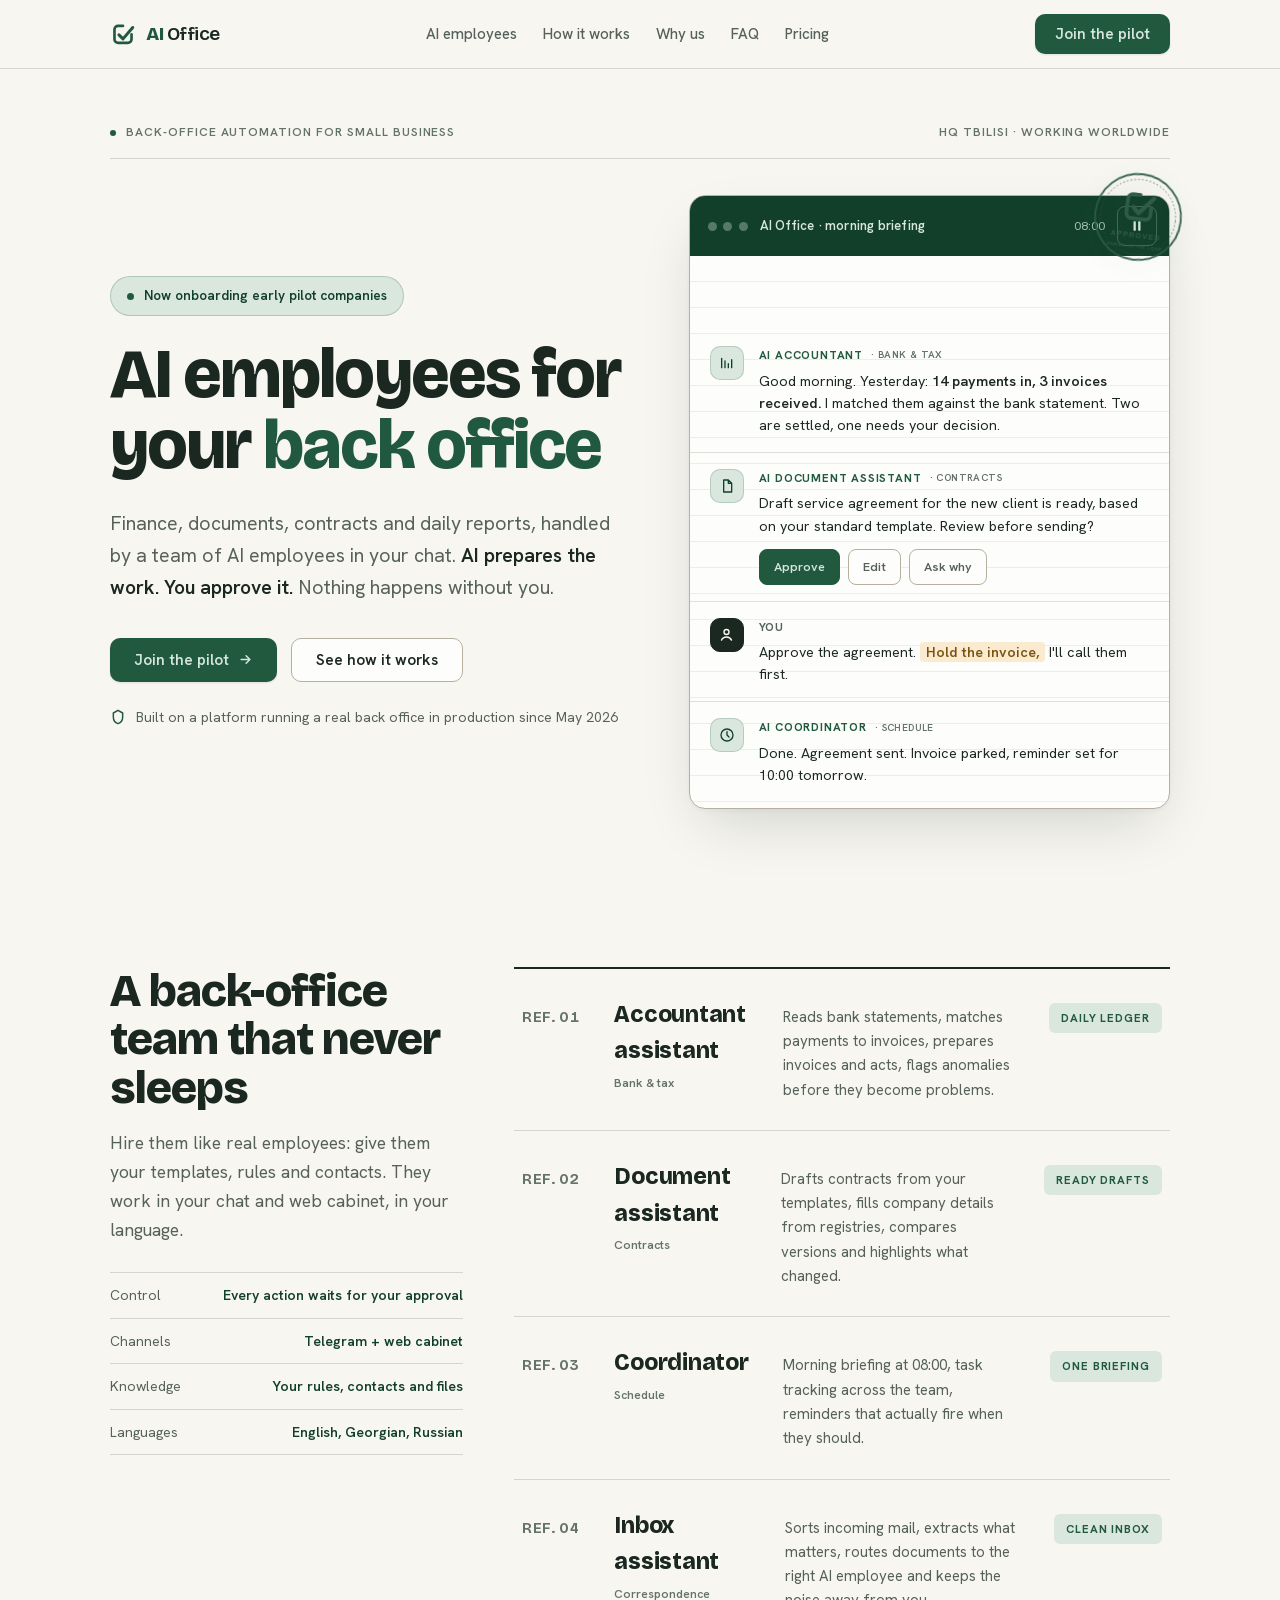
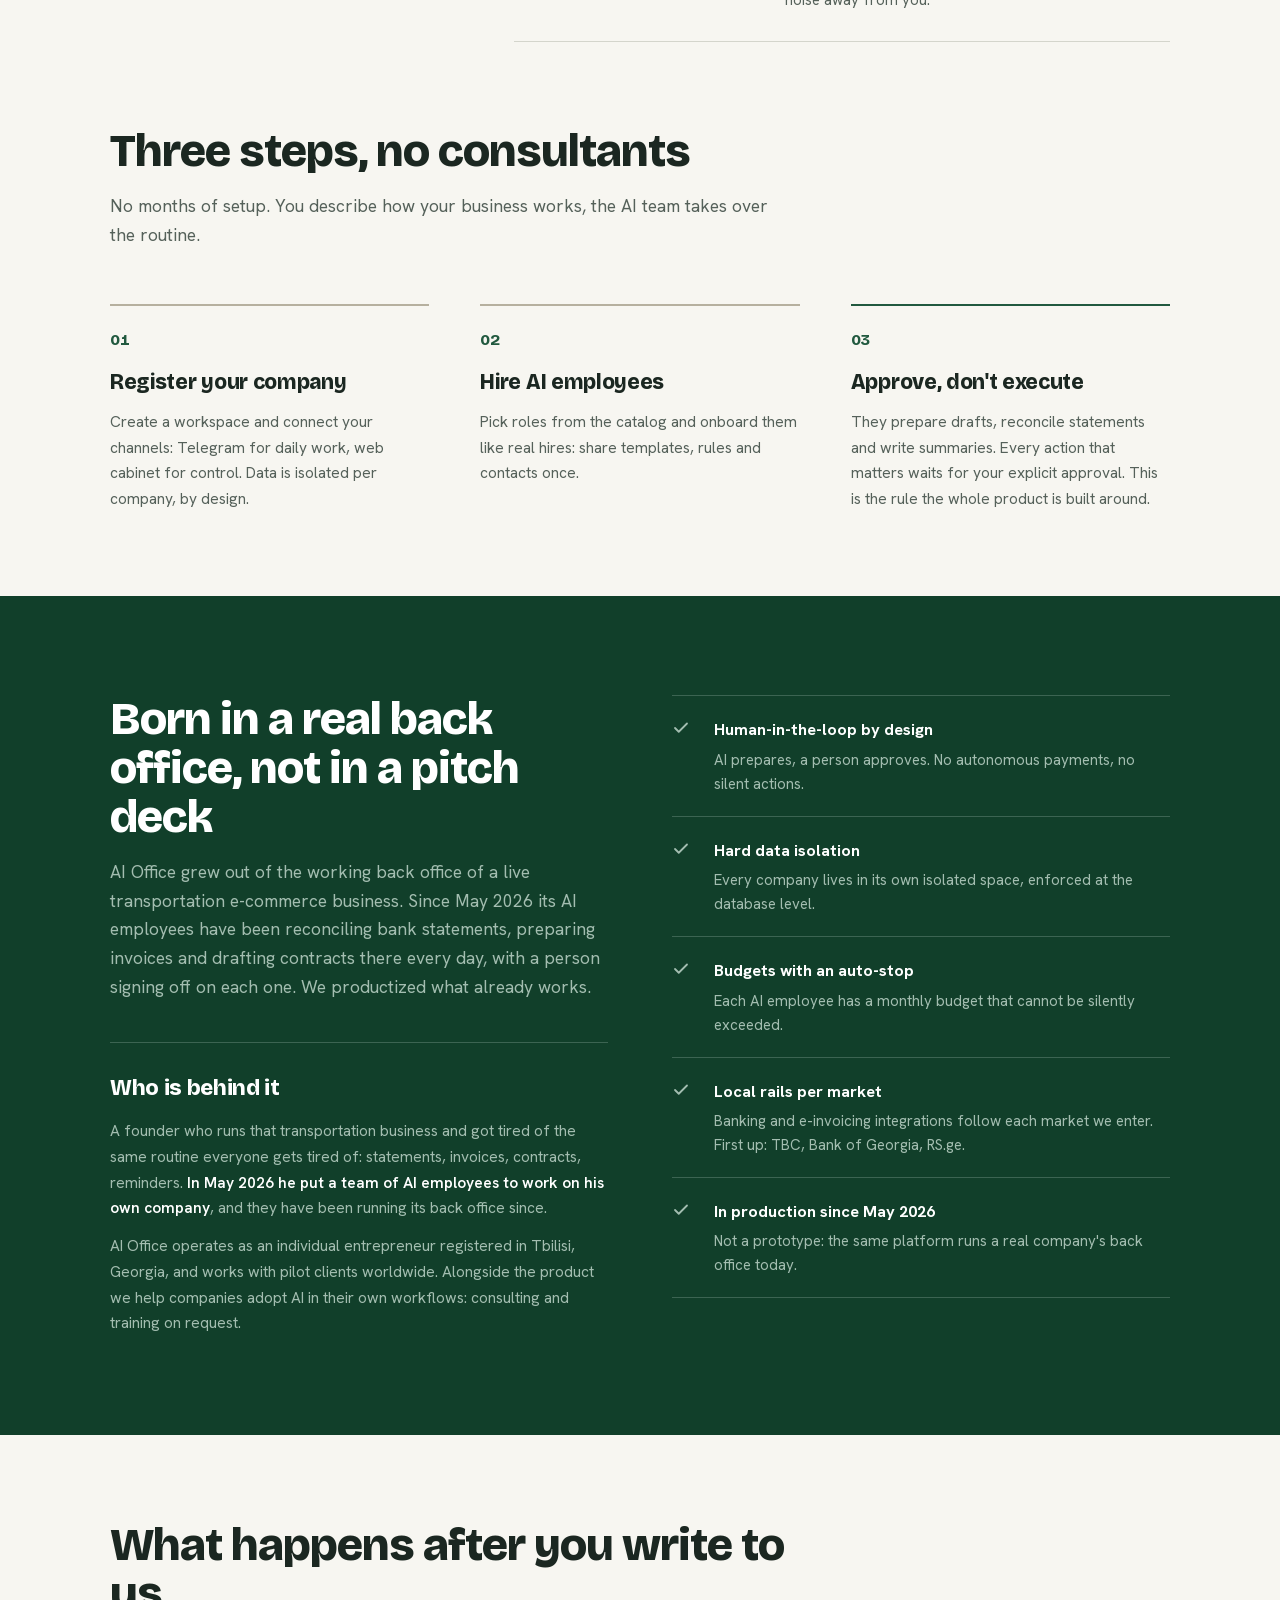
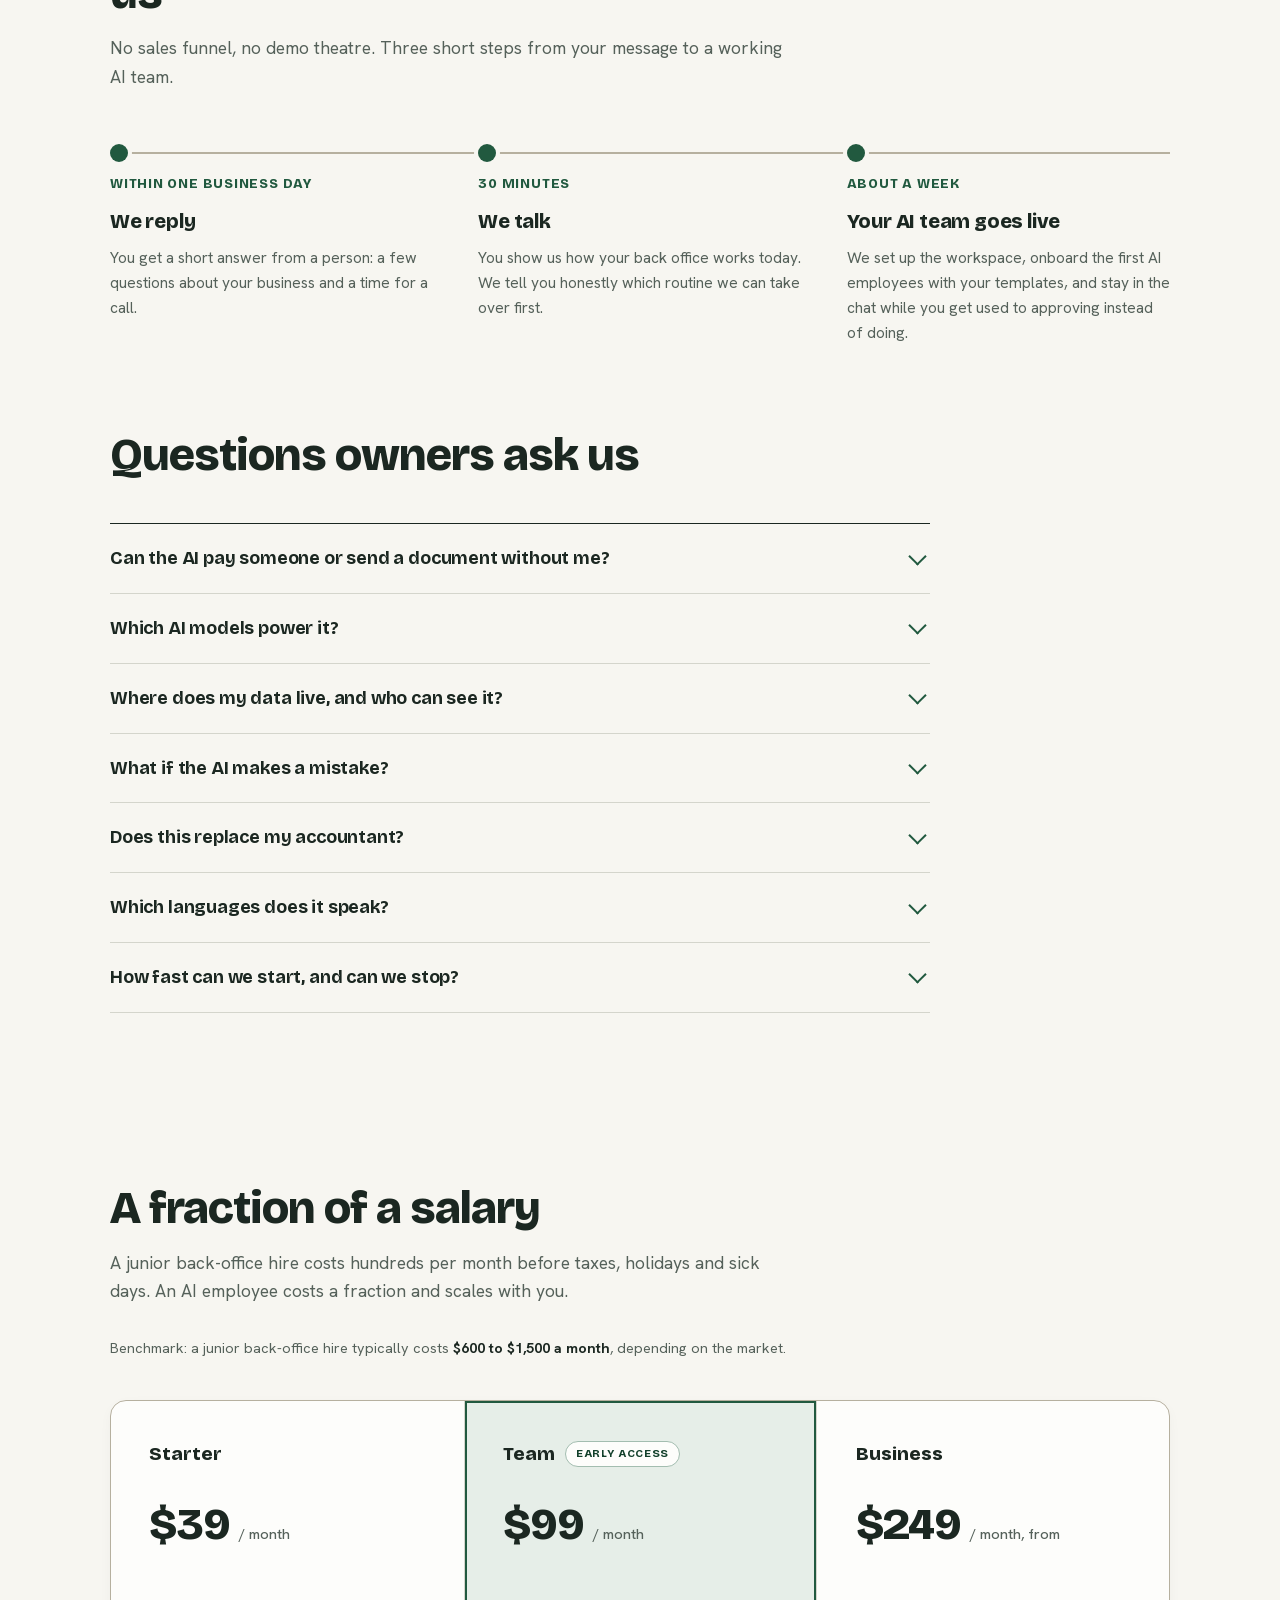
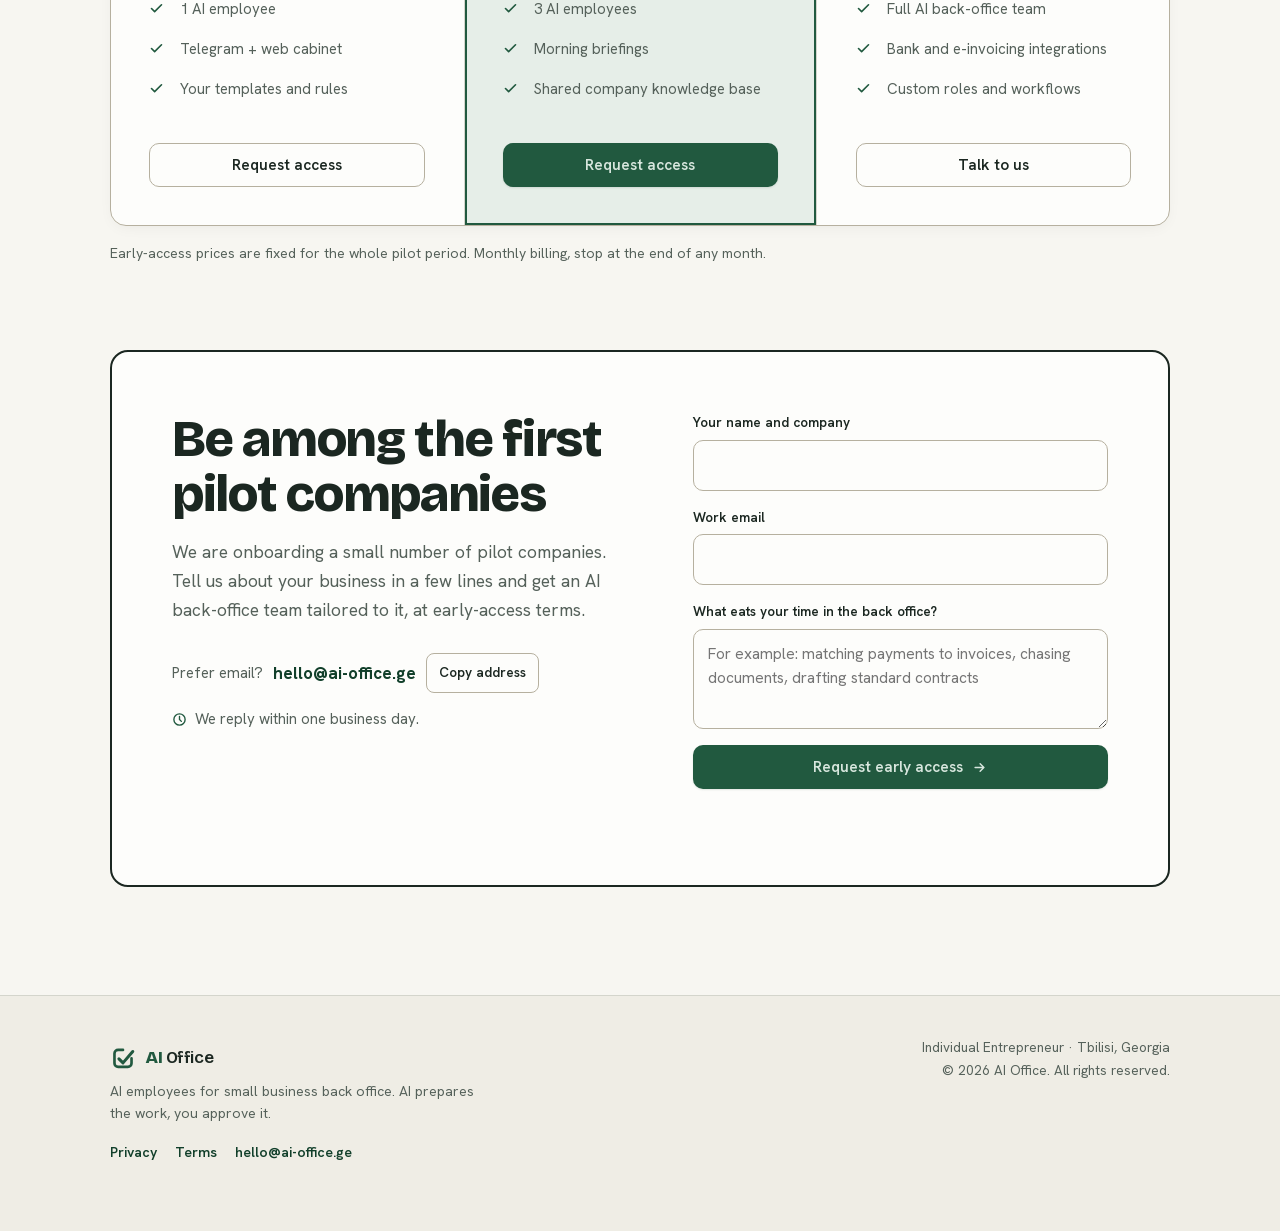
==== commit 4c795096: "New identity: check-out-of-frame mark, AI/Office weight contrast, favicon, stamp, OG, touch icon Co-" ====
--- a/index.html
+++ b/index.html
@@ -15,7 +15,7 @@
 <meta property="og:image:height" content="630">
 <meta name="twitter:card" content="summary_large_image">
 <meta name="theme-color" content="#2e5c48">
-<link rel="icon" href="data:image/svg+xml,%3Csvg xmlns='http://www.w3.org/2000/svg' viewBox='0 0 64 64'%3E%3Crect width='64' height='64' rx='14' fill='%232e5c48'/%3E%3Cpath d='M18 40 L30 20 L38 34 M34 40 L46 40' stroke='%23f4f2ea' stroke-width='5' stroke-linecap='round' stroke-linejoin='round' fill='none'/%3E%3C/svg%3E">
+<link rel="icon" href="data:image/svg+xml,%3Csvg xmlns='http://www.w3.org/2000/svg' viewBox='0 0 64 64'%3E%3Crect width='64' height='64' rx='15' fill='%232e5c48'/%3E%3Cpath d='M17 34L28 45 48 20' fill='none' stroke='%23f4f2ea' stroke-width='8' stroke-linecap='round' stroke-linejoin='round'/%3E%3C/svg%3E"><link rel="apple-touch-icon" href="/assets/apple-touch-icon.png">
 <link rel="preload" href="/assets/fonts/bricolage-latin.woff2" as="font" type="font/woff2" crossorigin>
 <link rel="preload" href="/assets/fonts/hanken-latin.woff2" as="font" type="font/woff2" crossorigin>
 <link rel="stylesheet" href="/assets/base.css">
@@ -65,7 +65,8 @@
   .pause:focus-visible{outline-color:var(--green-ink)}
   .feed{padding:6px 0;background-image:linear-gradient(to bottom,transparent 96%,color-mix(in oklab,var(--line) 40%,transparent) 96%);background-size:100% 26px}
   body.chat-anim .feed{height:552px;display:flex;flex-direction:column;justify-content:flex-end;overflow:hidden}
-  @media(max-width:600px){body.chat-anim .feed{height:470px}.stamp{display:none}}
+  @media(max-width:600px){body.chat-anim .feed{height:470px}}
+  @media(max-width:940px){.stamp{display:none}}
   .entry{display:grid;grid-template-columns:36px 1fr;gap:13px;padding:16px 20px}
   .entry + .entry,.divider + .entry{border-top:1px solid color-mix(in oklab,var(--line) 70%,transparent)}
   .entry.in,.divider.in{animation:msgIn .5s var(--ease) both}
@@ -217,8 +218,7 @@
 <nav class="site" aria-label="Main">
   <div class="wrap nav-in">
     <a class="logo" href="/" aria-label="AI Office, home">
-      <svg width="26" height="26" viewBox="0 0 64 64" aria-hidden="true"><rect width="64" height="64" rx="14" fill="#2e5c48"/><path d="M18 40 L30 20 L38 34 M34 40 L46 40" stroke="#f4f2ea" stroke-width="5" stroke-linecap="round" stroke-linejoin="round" fill="none"/></svg>
-      AI Office
+      <svg class="mark" width="26" height="26" viewBox="0 0 64 64" aria-hidden="true"><path d="M32 12H20a9 9 0 0 0-9 9v24a9 9 0 0 0 9 9h24a9 9 0 0 0 9-9V33" fill="none" stroke="currentColor" stroke-width="6.5" stroke-linecap="round"/><path d="M22 34l10 10 24-28" fill="none" stroke="currentColor" stroke-width="7.5" stroke-linecap="round" stroke-linejoin="round"/></svg><span class="wm"><b>AI</b> Office</span>
     </a>
     <div class="nav-links">
       <a href="#team">AI employees</a>
@@ -446,7 +446,7 @@
             <p class="cta-reply"><svg width="15" height="15" viewBox="0 0 24 24" fill="none" stroke="currentColor" stroke-width="2.2" stroke-linecap="round" stroke-linejoin="round" aria-hidden="true"><circle cx="12" cy="12" r="9"/><path d="M12 7v5l3 3"/></svg>We reply within one business day.</p>
           </div>
         </div>
-        <form class="pilot-form" id="pilot-form" action="https://formspree.io/f/FORMSPREE_ID" method="POST" novalidate>
+        <form class="pilot-form" id="pilot-form" action="https://formspree.io/f/meaqzonz" method="POST" novalidate>
           <div class="field">
             <label for="f-name">Your name and company</label>
             <input id="f-name" name="name" type="text" autocomplete="organization" required>
@@ -463,6 +463,7 @@
           </div>
           <input type="text" name="_gotcha" class="sr" tabindex="-1" autocomplete="off" aria-hidden="true">
           <input type="hidden" name="_subject" value="AI Office pilot request">
+          <input type="hidden" name="_next" value="https://ai-office.ge/thanks.html">
           <button class="btn btn-green" type="submit">Request early access <svg width="15" height="15" viewBox="0 0 24 24" fill="none" stroke="currentColor" stroke-width="2.4" stroke-linecap="round" stroke-linejoin="round" aria-hidden="true"><path d="M5 12h14M13 6l6 6-6 6"/></svg></button>
           <p class="form-status" id="form-status" role="status" aria-live="polite"></p>
         </form>
@@ -476,8 +477,7 @@
   <div class="wrap foot">
     <div class="foot-col">
       <a class="logo" href="/" aria-label="AI Office, home">
-        <svg width="22" height="22" viewBox="0 0 64 64" aria-hidden="true"><rect width="64" height="64" rx="14" fill="#2e5c48"/><path d="M18 40 L30 20 L38 34 M34 40 L46 40" stroke="#f4f2ea" stroke-width="5" stroke-linecap="round" stroke-linejoin="round" fill="none"/></svg>
-        AI Office
+        <svg class="mark" width="26" height="26" viewBox="0 0 64 64" aria-hidden="true"><path d="M32 12H20a9 9 0 0 0-9 9v24a9 9 0 0 0 9 9h24a9 9 0 0 0 9-9V33" fill="none" stroke="currentColor" stroke-width="6.5" stroke-linecap="round"/><path d="M22 34l10 10 24-28" fill="none" stroke="currentColor" stroke-width="7.5" stroke-linecap="round" stroke-linejoin="round"/></svg><span class="wm"><b>AI</b> Office</span>
       </a>
       <div>AI employees for small business back office. AI prepares the work, you approve it.</div>
       <div class="foot-links">
@@ -544,9 +544,16 @@
       form.replaceWith(box);
     };
     ['input', 'change'].forEach(ev => form.addEventListener(ev, e => { if (e.target.closest('.field')) e.target.closest('.field').classList.remove('invalid'); }));
+    const openedAt = Date.now();
+    let firstInteraction = 0;
+    form.addEventListener('focusin', () => { if (!firstInteraction) firstInteraction = Date.now(); }, { once: true });
     form.addEventListener('submit', async e => {
       e.preventDefault();
       status.className = 'form-status'; status.textContent = '';
+      // bot heuristics: honeypot filled, or filled in under 3 seconds with no focus events
+      const gotcha = form.querySelector('input[name=_gotcha]');
+      const tooFast = (Date.now() - openedAt) < 3000 || !firstInteraction;
+      if ((gotcha && gotcha.value) || tooFast) { done(); return; }
       if (!valid()) { status.className = 'form-status bad'; status.textContent = 'Please check the highlighted fields.'; return; }
       if (!live) { mailtoFallback(); return; }
       const btn = form.querySelector('button[type=submit]');
@@ -554,6 +561,9 @@
       try {
         const r = await fetch(endpoint, { method: 'POST', body: new FormData(form), headers: { Accept: 'application/json' } });
         if (r.ok) { done(); return; }
+        let body = null; try { body = await r.json(); } catch (_) {}
+        const msg = JSON.stringify(body || '').toLowerCase();
+        if (msg.includes('captcha') || msg.includes('recaptcha')) { form.submit(); return; }
         throw new Error('bad status');
       } catch (err) {
         btn.disabled = false;
--- a/assets/base.css
+++ b/assets/base.css
@@ -39,7 +39,9 @@
 /* nav */
 nav.site{position:sticky;top:0;z-index:50;background:color-mix(in oklab,var(--paper) 96%,transparent);border-bottom:1px solid var(--line)}
 .nav-in{display:flex;align-items:center;justify-content:space-between;height:68px;gap:16px}
-.logo{display:flex;align-items:center;gap:11px;font-family:var(--d);font-weight:800;font-size:19px;letter-spacing:-.2px;padding:8px 0}
+.logo{display:flex;align-items:center;gap:10px;font-family:var(--d);font-weight:600;font-size:19px;letter-spacing:-.025em;padding:8px 0;color:var(--ink)}
+.logo .mark{color:var(--green);flex:none;display:block}
+.logo .wm b{font-weight:800;color:var(--green)}
 .nav-links{display:flex;gap:26px;font-size:15px;font-weight:500;color:var(--ink2)}
 .nav-links a{position:relative;display:inline-flex;align-items:center;min-height:44px;transition:color .18s}
 .nav-links a:hover{color:var(--ink)}
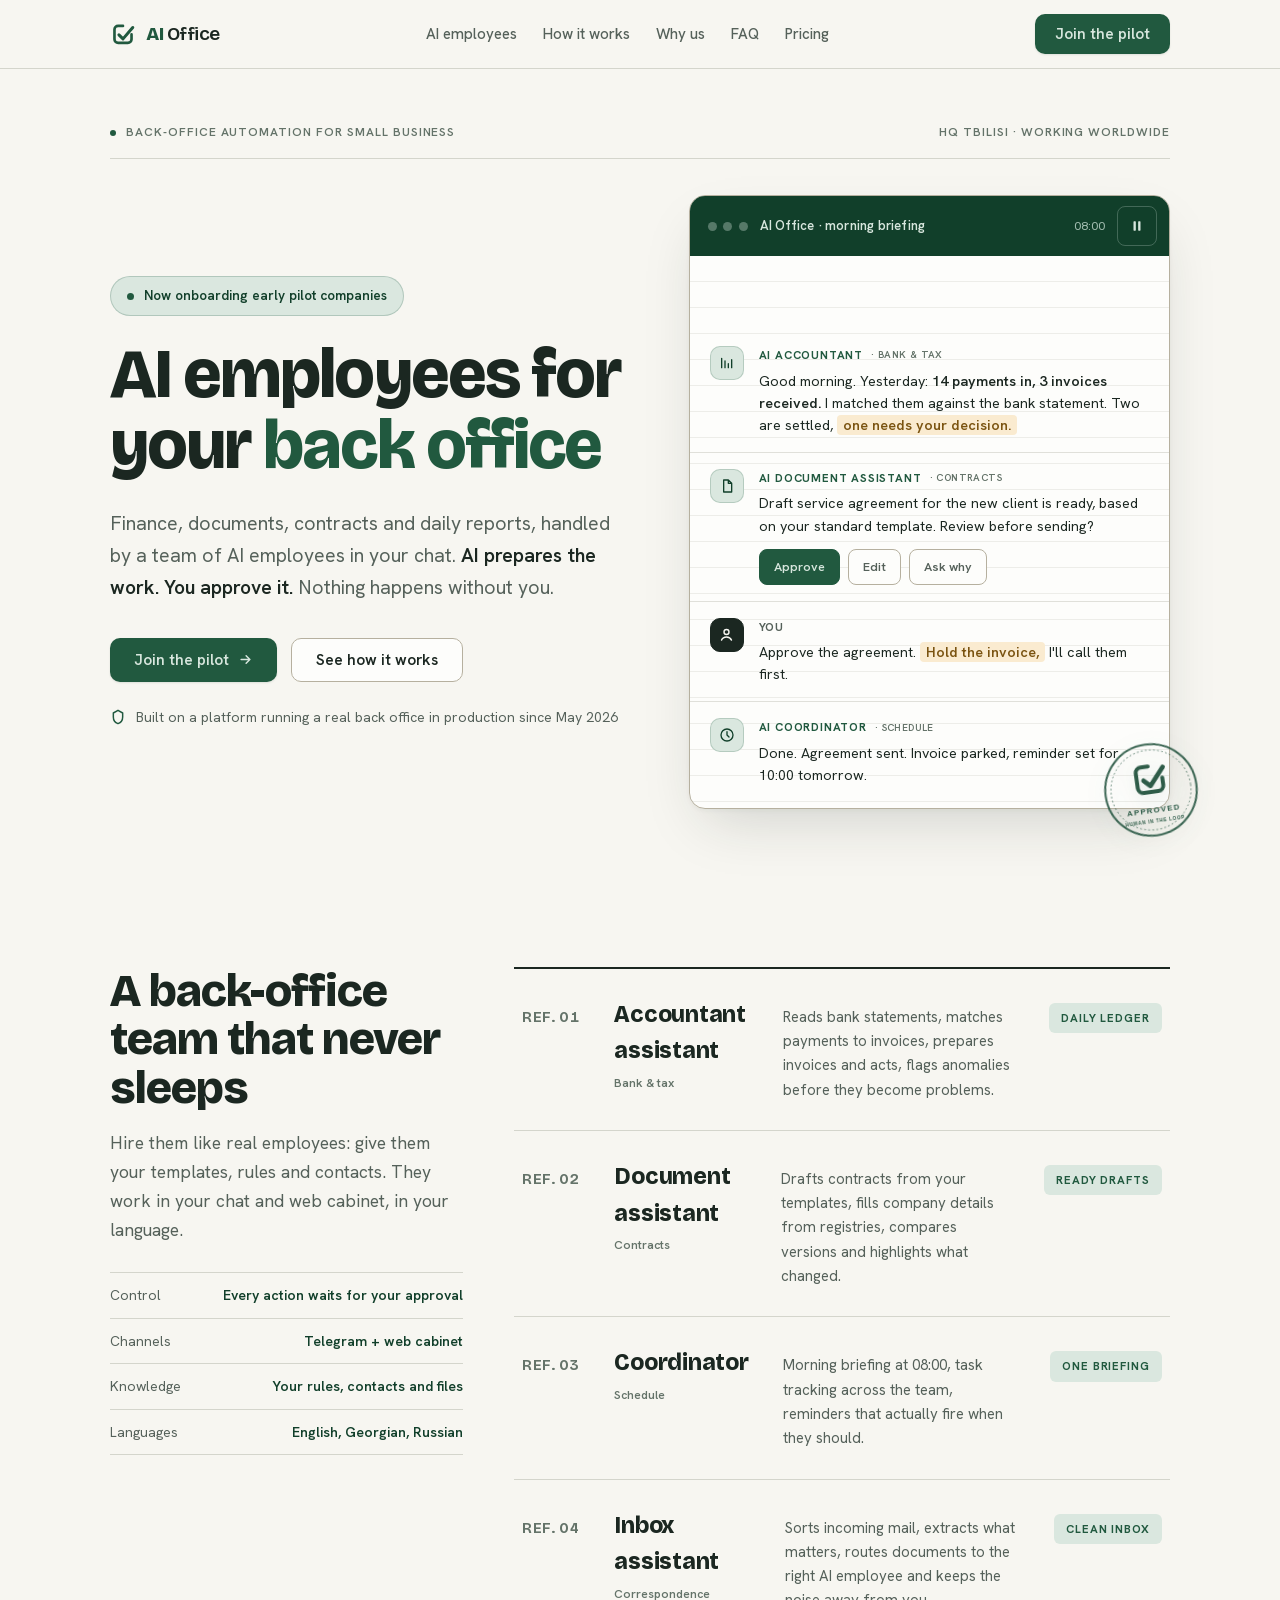
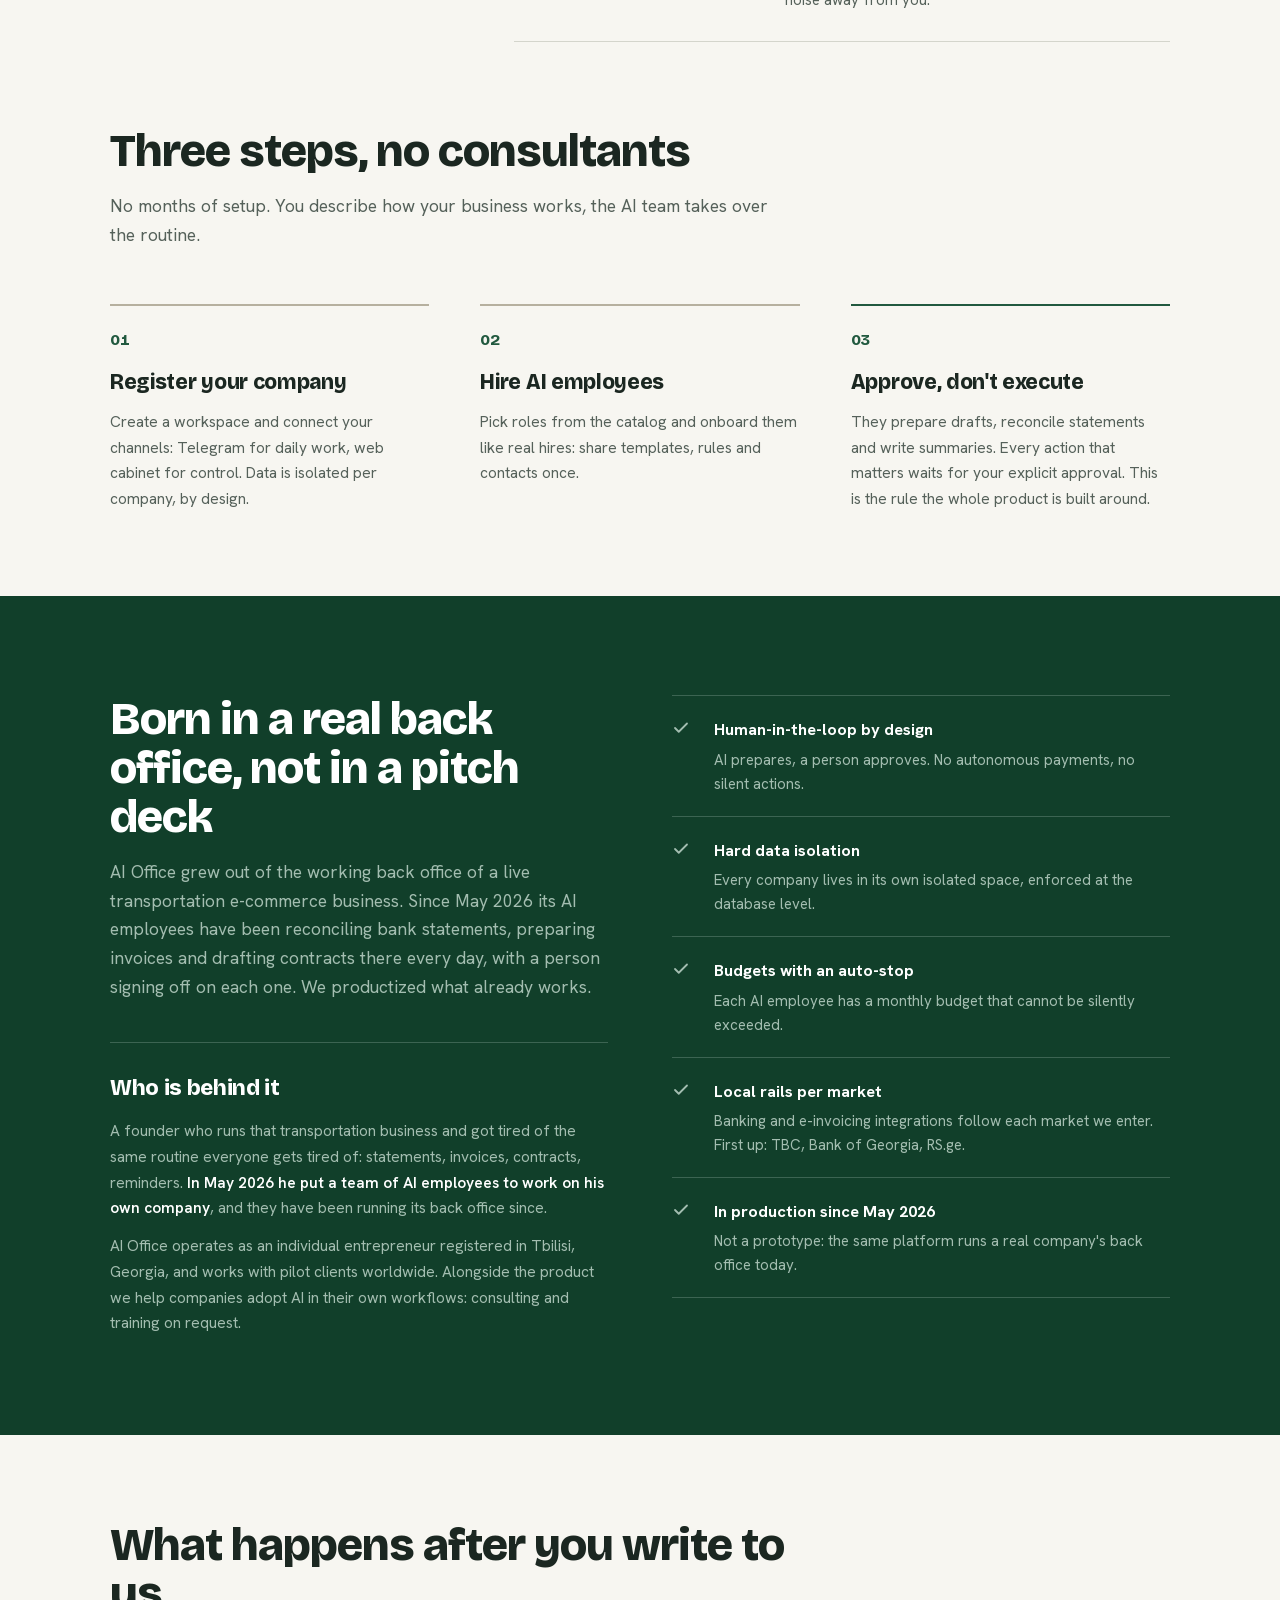
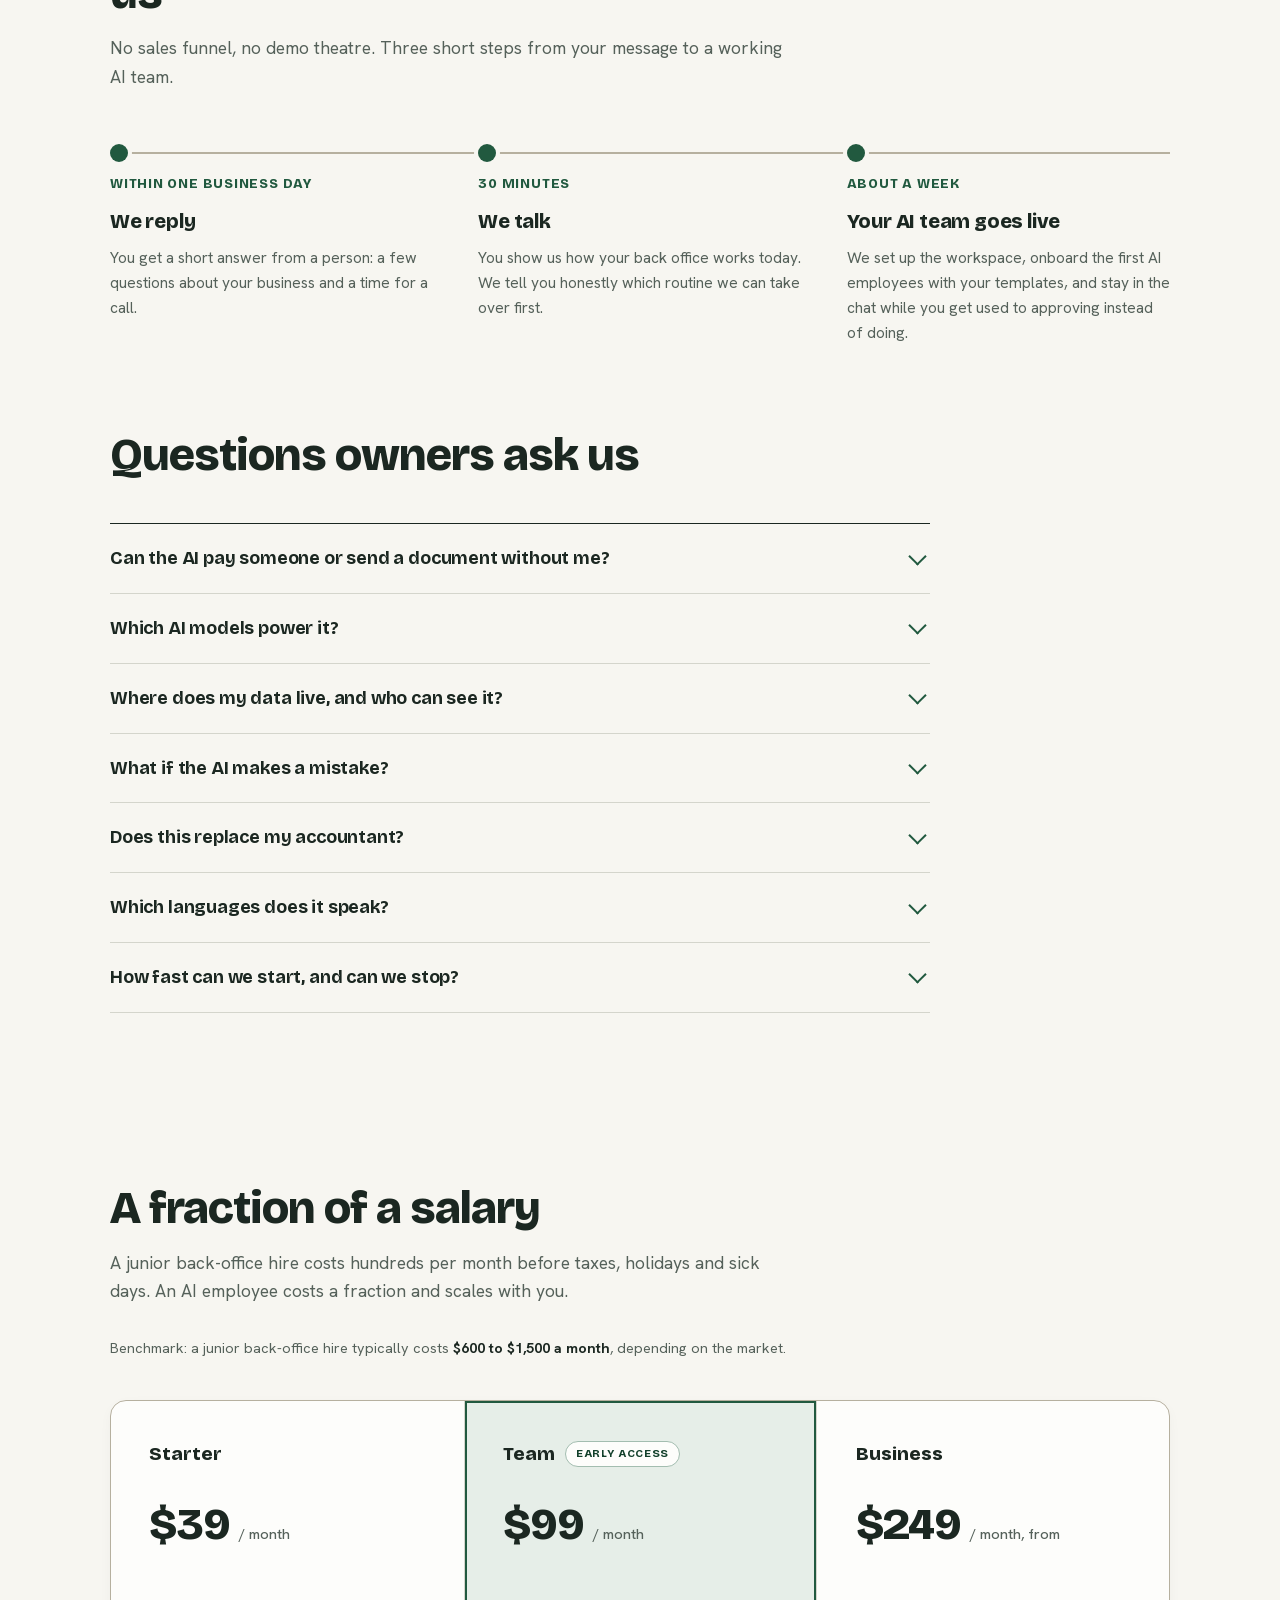
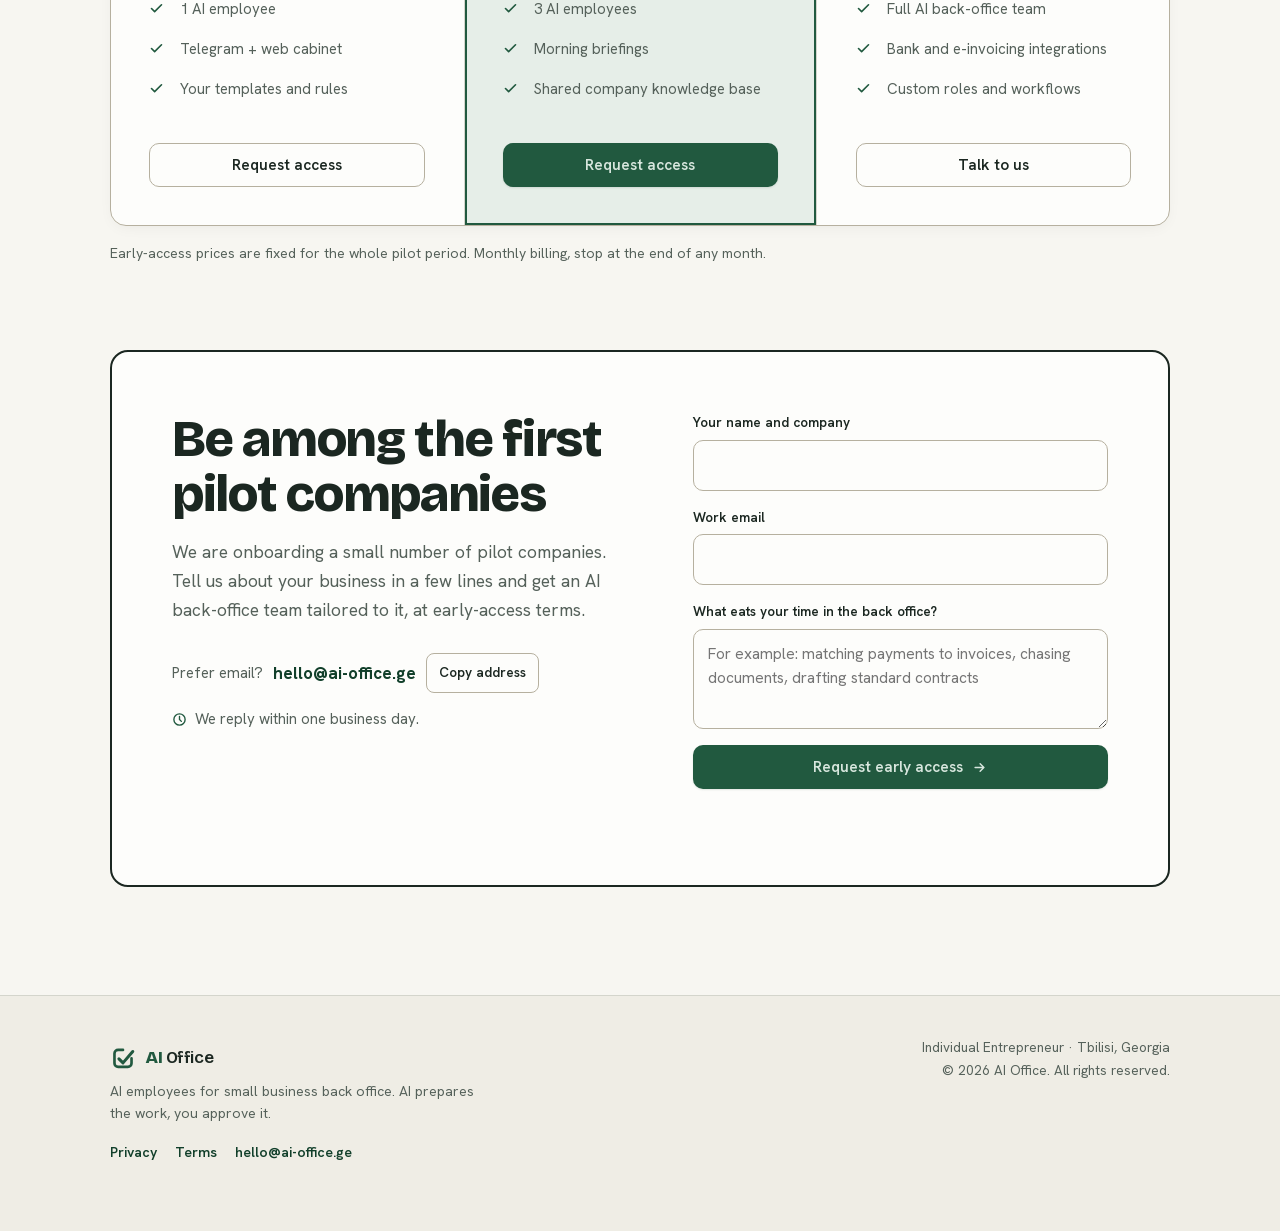
==== commit 64a05ef1: "Stamp moved to the document's bottom-right corner; amber marks moments that need a human Co-Authored" ====
--- a/index.html
+++ b/index.html
@@ -52,7 +52,7 @@
 
   /* ---------- product window ---------- */
   .win-wrap{position:relative}
-  .stamp{position:absolute;top:-24px;right:-14px;z-index:5;width:92px;transform:rotate(7deg);pointer-events:none;filter:drop-shadow(0 4px 10px rgba(46,92,72,.15))}
+  .stamp{position:absolute;right:-30px;bottom:-30px;z-index:5;width:98px;transform:rotate(-8deg);pointer-events:none;filter:drop-shadow(0 4px 10px rgba(46,92,72,.15))}
   .win{background:var(--white);border:1px solid var(--line2);border-radius:16px;box-shadow:0 2px 4px rgba(30,40,35,.04),0 24px 56px -16px rgba(30,40,35,.18);overflow:hidden}
   .win-bar{display:flex;align-items:center;gap:12px;padding:10px 12px 10px 18px;background:var(--green-deep);color:var(--green-ink)}
   .win-bar .dots{display:flex;gap:6.5px}
@@ -281,7 +281,7 @@
             <div class="entry">
               <span class="ava"><svg width="16" height="16" viewBox="0 0 24 24" fill="none" stroke="currentColor" stroke-width="2" stroke-linecap="round"><path d="M4 19V5m5 14V9m5 10v-6m5 6V7"/></svg></span>
               <div><div class="who">AI Accountant <span class="dept">· Bank &amp; tax</span></div>
-              <p>Good morning. Yesterday: <b>14 payments in, 3 invoices received.</b> I matched them against the bank statement. Two are settled, one needs your decision.</p></div>
+              <p>Good morning. Yesterday: <b>14 payments in, 3 invoices received.</b> I matched them against the bank statement. Two are settled, <span class="hold">one needs your decision.</span></p></div>
             </div>
             <div class="entry">
               <span class="ava"><svg width="16" height="16" viewBox="0 0 24 24" fill="none" stroke="currentColor" stroke-width="2" stroke-linecap="round" stroke-linejoin="round"><path d="M14 3v5h5M7 3h7l5 5v13H7z"/></svg></span>
@@ -602,7 +602,7 @@
   const WHO = { acc:['AI Accountant','Bank &amp; tax'], doc:['AI Document Assistant','Contracts'], coord:['AI Coordinator','Schedule'], inbox:['AI Inbox Assistant','Mail'], you:['You',''] };
   const S = [
     { mode:'morning briefing', time:'08:00', label:'Next day · 08:00 · Morning briefing', steps:[
-      { w:'acc',  t:'Good morning. Yesterday: <b>14 payments in, 3 invoices received.</b> I matched them against the bank statement. Two are settled, one needs your decision.' },
+      { w:'acc',  t:'Good morning. Yesterday: <b>14 payments in, 3 invoices received.</b> I matched them against the bank statement. Two are settled, <span class="hold">one needs your decision.</span>' },
       { w:'doc',  t:'Draft service agreement for the new client is ready, based on your standard template. Review before sending?', chips:['Approve','Edit','Ask why'], press:0 },
       { w:'you',  t:'Approve the agreement. <span class="hold">Hold the invoice,</span> I\'ll call them first.' },
       { w:'coord',t:'Done. Agreement sent. Invoice parked, reminder set for 10:00 tomorrow.' } ]},
